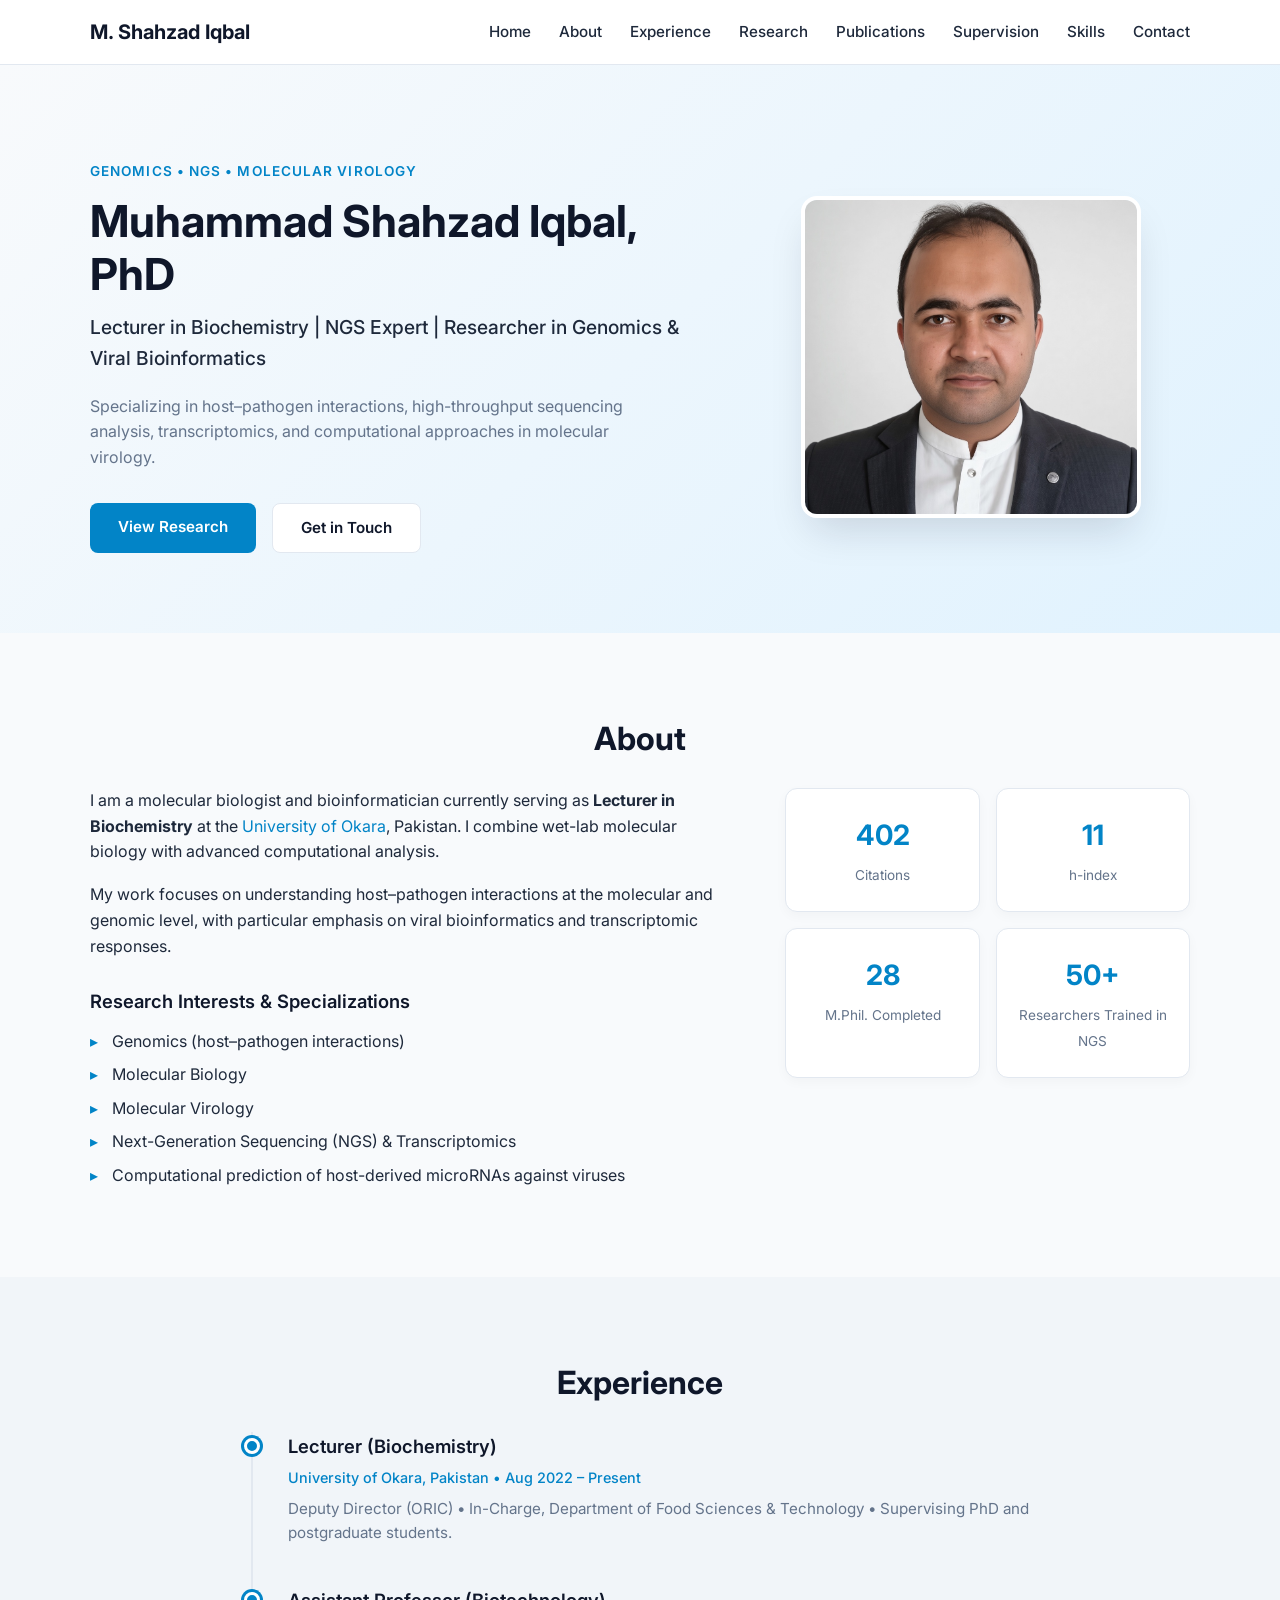
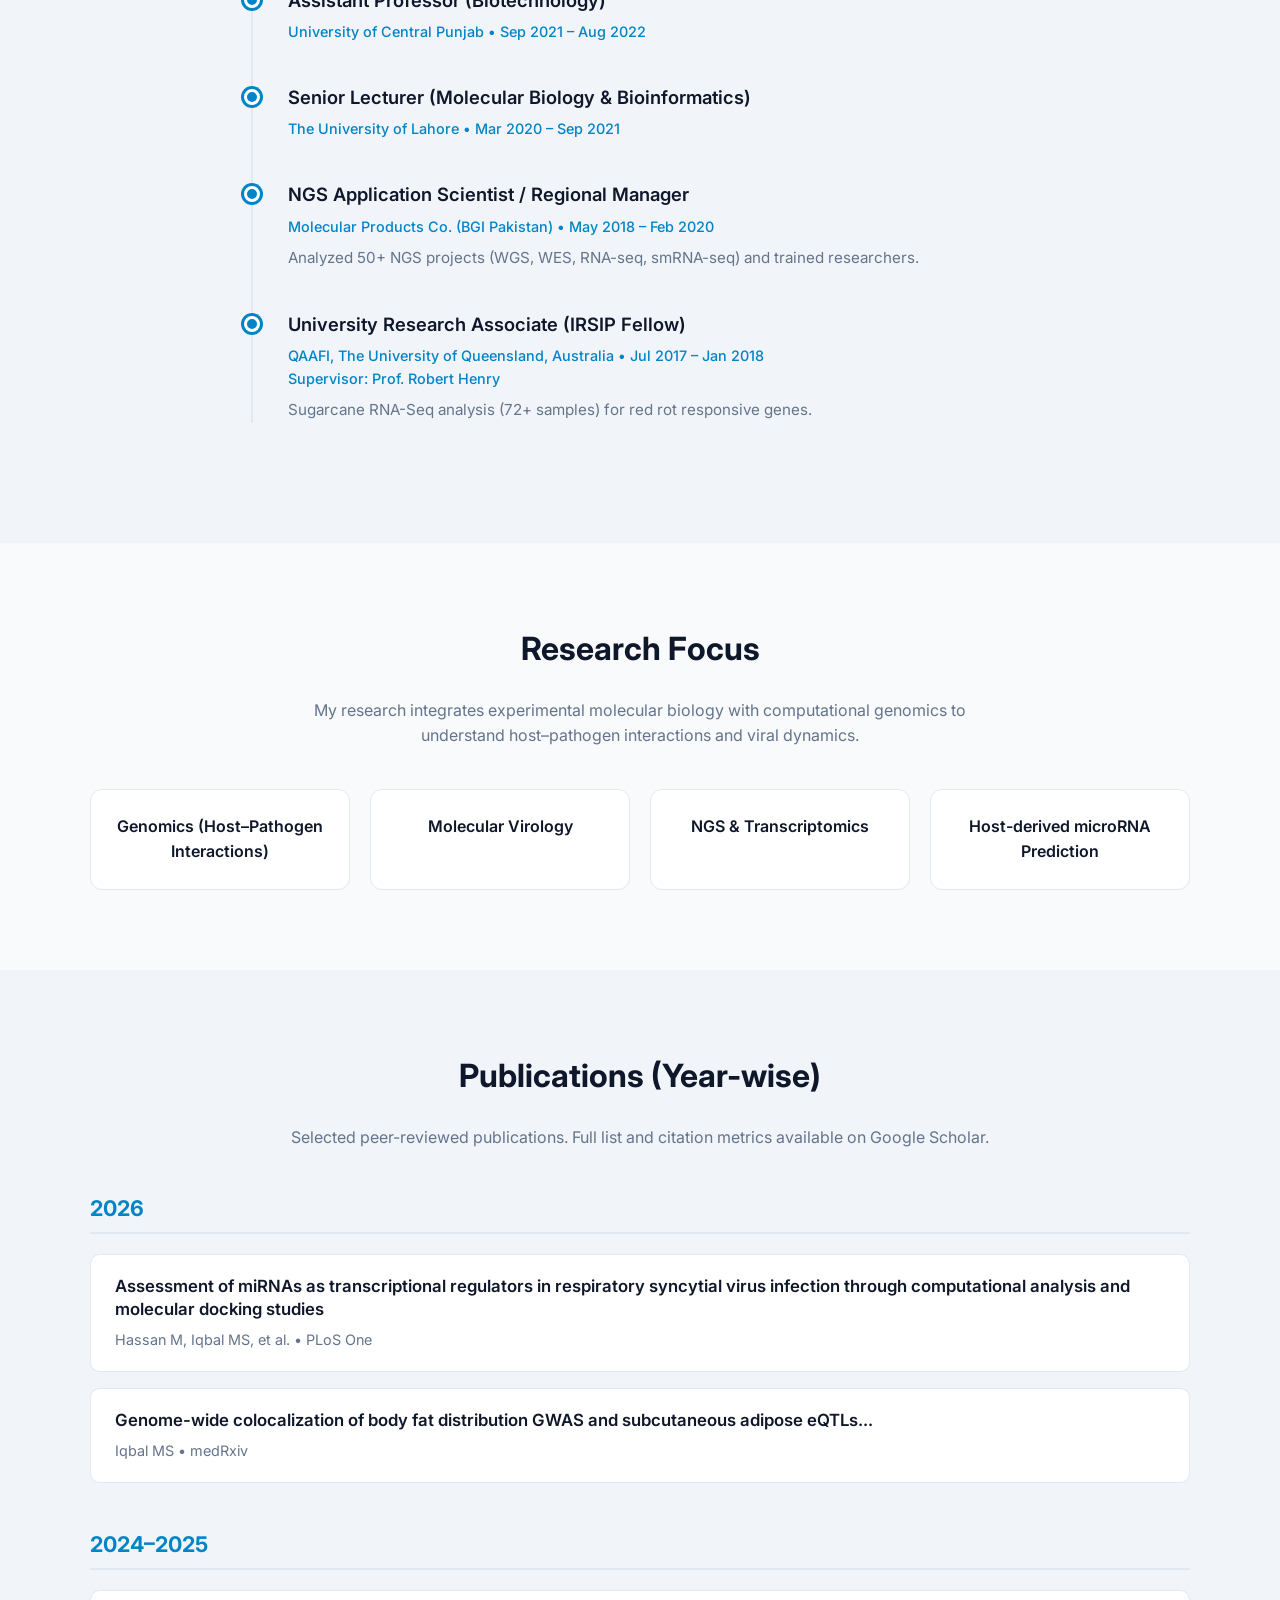
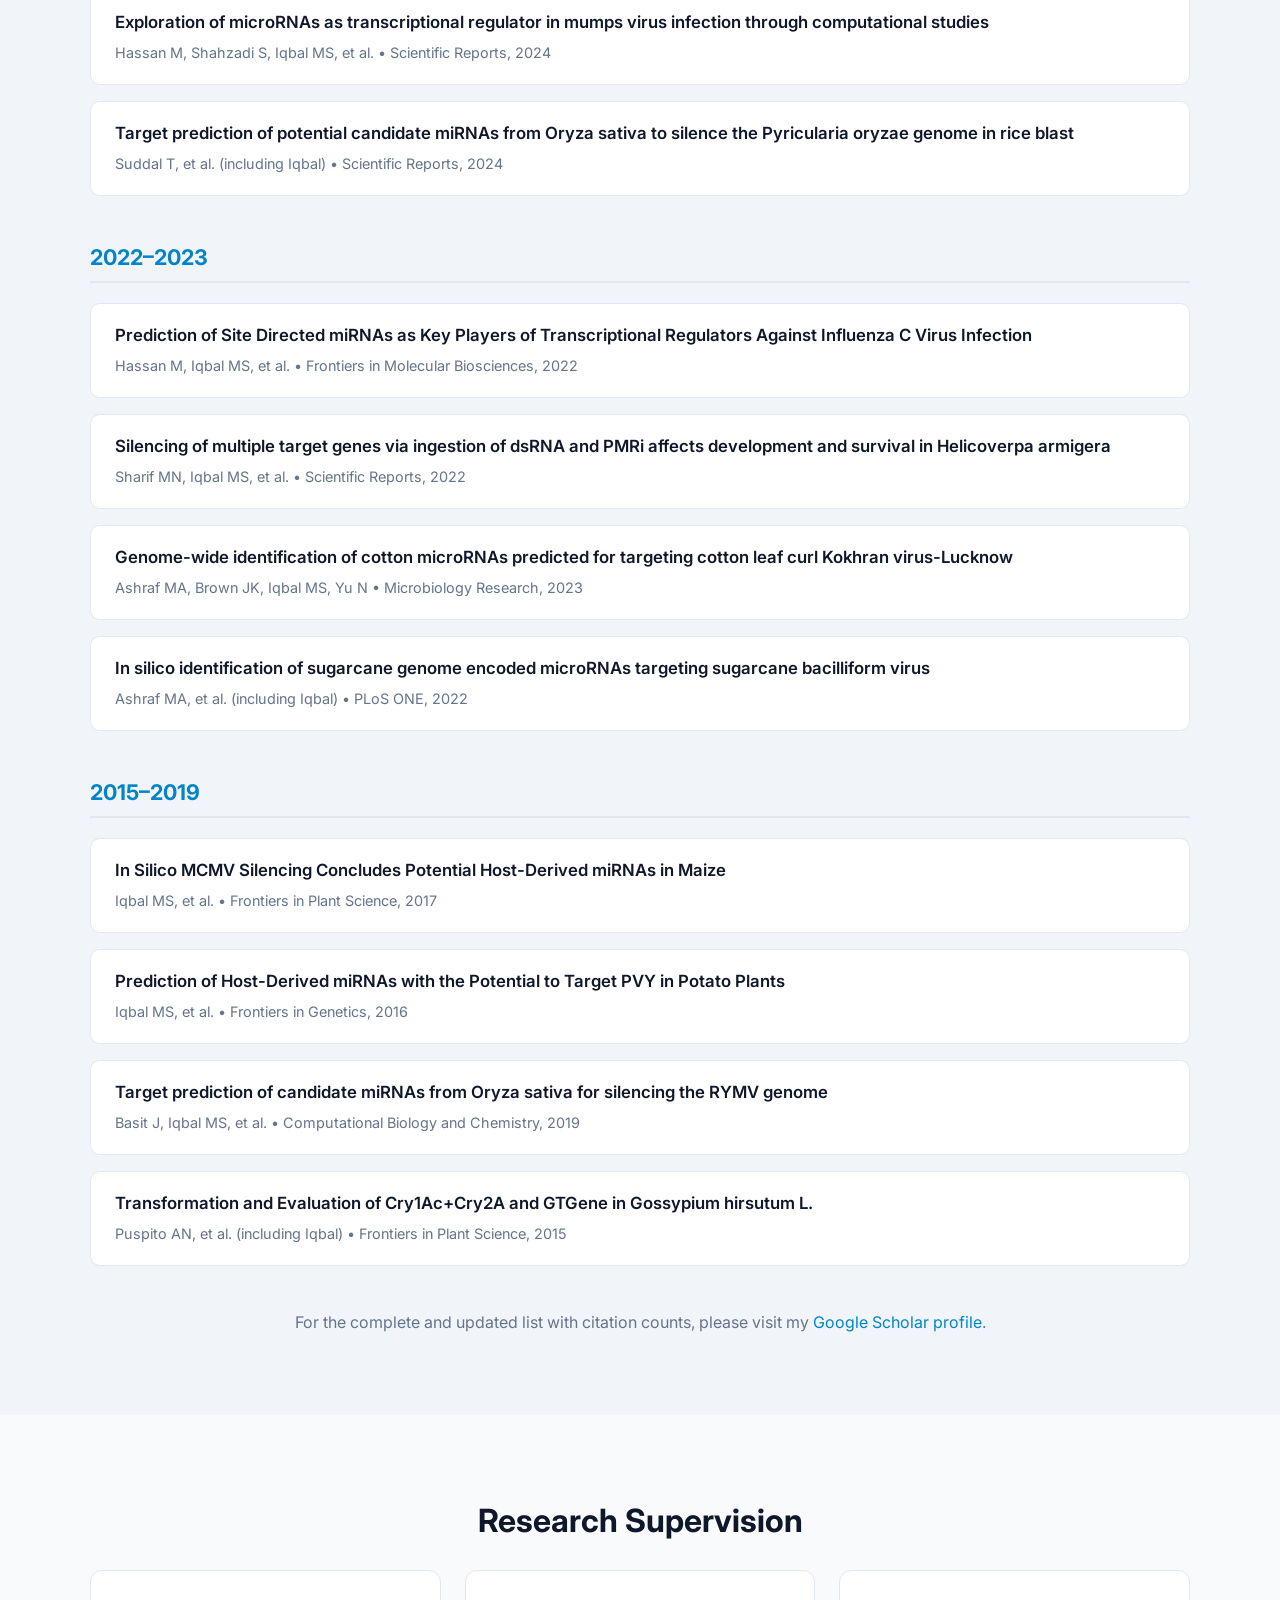
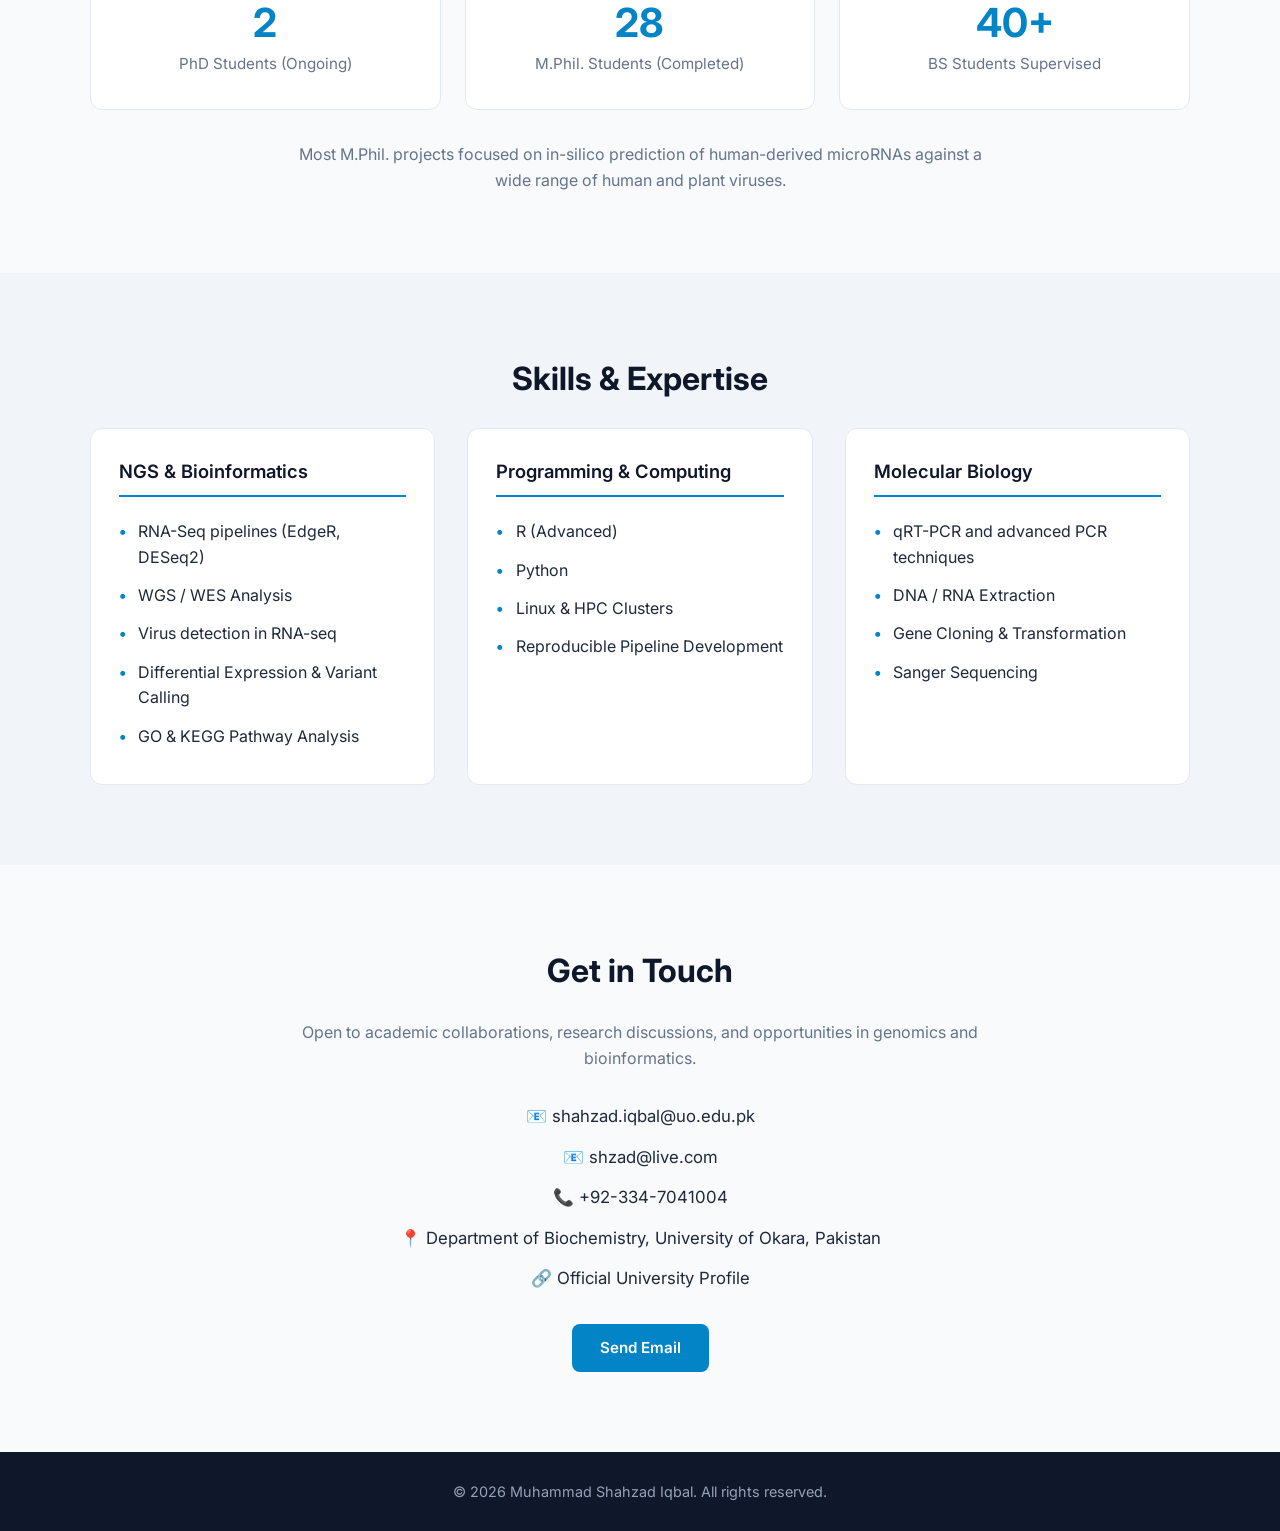
==== index.html @ cc869018 "Add files via upload" ====
<!DOCTYPE html>
<html lang="en">
<head>
    <meta charset="UTF-8">
    <meta name="viewport" content="width=device-width, initial-scale=1.0">
    <title>Muhammad Shahzad Iqbal | Genomics & NGS Expert | Bioinformatics Researcher</title>
    <meta name="description" content="Dr. Muhammad Shahzad Iqbal – Lecturer in Biochemistry at University of Okara. Expert in Genomics, NGS, Transcriptomics, Viral Bioinformatics and Host-Pathogen Interactions.">
    <meta name="keywords" content="Muhammad Shahzad Iqbal, Genomics, NGS Expert, Bioinformatics, Transcriptomics, Molecular Virology, Host-Pathogen Interactions, University of Okara">
    <meta name="author" content="Muhammad Shahzad Iqbal">
    
    <meta property="og:title" content="Muhammad Shahzad Iqbal | Genomics & NGS Expert">
    <meta property="og:description" content="Official portfolio of Dr. Muhammad Shahzad Iqbal – Researcher in Genomics, Molecular Virology and Computational Biology.">
    <meta property="og:type" content="website">
    
    <link rel="stylesheet" href="style.css">
    <link rel="preconnect" href="https://fonts.googleapis.com">
    <link rel="preconnect" href="https://fonts.gstatic.com" crossorigin>
    <link href="https://fonts.googleapis.com/css2?family=Inter:wght@400;500;600;700&display=swap" rel="stylesheet">
</head>
<body>

    <!-- Navigation -->
    <header class="header">
        <div class="container nav-container">
            <a href="#home" class="logo">M. Shahzad Iqbal</a>
            <nav class="nav">
                <a href="#home">Home</a>
                <a href="#about">About</a>
                <a href="#experience">Experience</a>
                <a href="#research">Research</a>
                <a href="#publications">Publications</a>
                <a href="#supervision">Supervision</a>
                <a href="#skills">Skills</a>
                <a href="#contact">Contact</a>
            </nav>
            <button class="menu-toggle" aria-label="Toggle menu">☰</button>
        </div>
    </header>

    <!-- Hero Section -->
    <section id="home" class="hero">
        <div class="container hero-content">
            <div class="hero-text">
                <p class="eyebrow">Genomics • NGS • Molecular Virology</p>
                <h1>Muhammad Shahzad Iqbal, PhD</h1>
                <p class="subtitle">Lecturer in Biochemistry | NGS Expert | Researcher in Genomics & Viral Bioinformatics</p>
                <p class="hero-desc">
                    Specializing in host–pathogen interactions, high-throughput sequencing analysis, transcriptomics, and computational approaches in molecular virology.
                </p>
                <div class="hero-buttons">
                    <a href="#research" class="btn btn-primary">View Research</a>
                    <a href="#contact" class="btn btn-secondary">Get in Touch</a>
                </div>
            </div>
            <div class="hero-image">
                <img src="assets/profile.png" alt="Dr. Muhammad Shahzad Iqbal" class="profile-img">
            </div>
        </div>
    </section>

    <!-- About Section -->
    <section id="about" class="section">
        <div class="container">
            <h2 class="section-title">About</h2>
            <div class="about-grid">
                <div class="about-text">
                    <p>
                        I am a molecular biologist and bioinformatician currently serving as <strong>Lecturer in Biochemistry</strong> at the <a href="https://www.uo.edu.pk/faculty/dr-muhammad-shahzad--iqbal-678417826438dff4d6f32c6f" target="_blank" rel="noopener">University of Okara</a>, Pakistan. I combine wet-lab molecular biology with advanced computational analysis.
                    </p>
                    <p>
                        My work focuses on understanding host–pathogen interactions at the molecular and genomic level, with particular emphasis on viral bioinformatics and transcriptomic responses.
                    </p>

                    <h3 class="subsection-title">Research Interests & Specializations</h3>
                    <ul class="interests-list">
                        <li>Genomics (host–pathogen interactions)</li>
                        <li>Molecular Biology</li>
                        <li>Molecular Virology</li>
                        <li>Next-Generation Sequencing (NGS) & Transcriptomics</li>
                        <li>Computational prediction of host-derived microRNAs against viruses</li>
                    </ul>
                </div>
                <div class="about-highlights">
                    <div class="highlight-card">
                        <span class="number">402</span>
                        <span class="label">Citations</span>
                    </div>
                    <div class="highlight-card">
                        <span class="number">11</span>
                        <span class="label">h-index</span>
                    </div>
                    <div class="highlight-card">
                        <span class="number">28</span>
                        <span class="label">M.Phil. Completed</span>
                    </div>
                    <div class="highlight-card">
                        <span class="number">50+</span>
                        <span class="label">Researchers Trained in NGS</span>
                    </div>
                </div>
            </div>
        </div>
    </section>

    <!-- Experience Section -->
    <section id="experience" class="section section-alt">
        <div class="container">
            <h2 class="section-title">Experience</h2>
            <div class="timeline">
                <div class="timeline-item">
                    <div class="timeline-marker"></div>
                    <div class="timeline-content">
                        <h3>Lecturer (Biochemistry)</h3>
                        <p class="meta">University of Okara, Pakistan • Aug 2022 – Present</p>
                        <p>Deputy Director (ORIC) • In-Charge, Department of Food Sciences & Technology • Supervising PhD and postgraduate students.</p>
                    </div>
                </div>
                <div class="timeline-item">
                    <div class="timeline-marker"></div>
                    <div class="timeline-content">
                        <h3>Assistant Professor (Biotechnology)</h3>
                        <p class="meta">University of Central Punjab • Sep 2021 – Aug 2022</p>
                    </div>
                </div>
                <div class="timeline-item">
                    <div class="timeline-marker"></div>
                    <div class="timeline-content">
                        <h3>Senior Lecturer (Molecular Biology & Bioinformatics)</h3>
                        <p class="meta">The University of Lahore • Mar 2020 – Sep 2021</p>
                    </div>
                </div>
                <div class="timeline-item">
                    <div class="timeline-marker"></div>
                    <div class="timeline-content">
                        <h3>NGS Application Scientist / Regional Manager</h3>
                        <p class="meta">Molecular Products Co. (BGI Pakistan) • May 2018 – Feb 2020</p>
                        <p>Analyzed 50+ NGS projects (WGS, WES, RNA-seq, smRNA-seq) and trained researchers.</p>
                    </div>
                </div>
                <div class="timeline-item">
                    <div class="timeline-marker"></div>
                    <div class="timeline-content">
                        <h3>University Research Associate (IRSIP Fellow)</h3>
                        <p class="meta">
                            QAAFI, The University of Queensland, Australia • Jul 2017 – Jan 2018<br>
                            Supervisor: <a href="https://about.uq.edu.au/experts/1005" target="_blank" rel="noopener">Prof. Robert Henry</a>
                        </p>
                        <p>Sugarcane RNA-Seq analysis (72+ samples) for red rot responsive genes.</p>
                    </div>
                </div>
            </div>
        </div>
    </section>

    <!-- Research Section -->
    <section id="research" class="section">
        <div class="container">
            <h2 class="section-title">Research Focus</h2>
            <p class="section-intro">My research integrates experimental molecular biology with computational genomics to understand host–pathogen interactions and viral dynamics.</p>
            
            <div class="research-areas">
                <div class="area-card">Genomics (Host–Pathogen Interactions)</div>
                <div class="area-card">Molecular Virology</div>
                <div class="area-card">NGS & Transcriptomics</div>
                <div class="area-card">Host-derived microRNA Prediction</div>
            </div>
        </div>
    </section>

    <!-- Publications Section (Year-wise) -->
    <section id="publications" class="section section-alt">
        <div class="container">
            <h2 class="section-title">Publications (Year-wise)</h2>
            <p class="section-intro">Selected peer-reviewed publications. Full list and citation metrics available on Google Scholar.</p>

            <div class="year-group">
                <h3 class="year-title">2026</h3>
                <article class="pub-item">
                    <h4>Assessment of miRNAs as transcriptional regulators in respiratory syncytial virus infection through computational analysis and molecular docking studies</h4>
                    <p class="pub-meta">Hassan M, Iqbal MS, et al. • PLoS One</p>
                </article>
                <article class="pub-item">
                    <h4>Genome-wide colocalization of body fat distribution GWAS and subcutaneous adipose eQTLs...</h4>
                    <p class="pub-meta">Iqbal MS • medRxiv</p>
                </article>
            </div>

            <div class="year-group">
                <h3 class="year-title">2024–2025</h3>
                <article class="pub-item">
                    <h4>Exploration of microRNAs as transcriptional regulator in mumps virus infection through computational studies</h4>
                    <p class="pub-meta">Hassan M, Shahzadi S, Iqbal MS, et al. • Scientific Reports, 2024</p>
                </article>
                <article class="pub-item">
                    <h4>Target prediction of potential candidate miRNAs from Oryza sativa to silence the Pyricularia oryzae genome in rice blast</h4>
                    <p class="pub-meta">Suddal T, et al. (including Iqbal) • Scientific Reports, 2024</p>
                </article>
            </div>

            <div class="year-group">
                <h3 class="year-title">2022–2023</h3>
                <article class="pub-item">
                    <h4>Prediction of Site Directed miRNAs as Key Players of Transcriptional Regulators Against Influenza C Virus Infection</h4>
                    <p class="pub-meta">Hassan M, Iqbal MS, et al. • Frontiers in Molecular Biosciences, 2022</p>
                </article>
                <article class="pub-item">
                    <h4>Silencing of multiple target genes via ingestion of dsRNA and PMRi affects development and survival in Helicoverpa armigera</h4>
                    <p class="pub-meta">Sharif MN, Iqbal MS, et al. • Scientific Reports, 2022</p>
                </article>
                <article class="pub-item">
                    <h4>Genome-wide identification of cotton microRNAs predicted for targeting cotton leaf curl Kokhran virus-Lucknow</h4>
                    <p class="pub-meta">Ashraf MA, Brown JK, Iqbal MS, Yu N • Microbiology Research, 2023</p>
                </article>
                <article class="pub-item">
                    <h4>In silico identification of sugarcane genome encoded microRNAs targeting sugarcane bacilliform virus</h4>
                    <p class="pub-meta">Ashraf MA, et al. (including Iqbal) • PLoS ONE, 2022</p>
                </article>
            </div>

            <div class="year-group">
                <h3 class="year-title">2015–2019</h3>
                <article class="pub-item">
                    <h4>In Silico MCMV Silencing Concludes Potential Host-Derived miRNAs in Maize</h4>
                    <p class="pub-meta">Iqbal MS, et al. • Frontiers in Plant Science, 2017</p>
                </article>
                <article class="pub-item">
                    <h4>Prediction of Host-Derived miRNAs with the Potential to Target PVY in Potato Plants</h4>
                    <p class="pub-meta">Iqbal MS, et al. • Frontiers in Genetics, 2016</p>
                </article>
                <article class="pub-item">
                    <h4>Target prediction of candidate miRNAs from Oryza sativa for silencing the RYMV genome</h4>
                    <p class="pub-meta">Basit J, Iqbal MS, et al. • Computational Biology and Chemistry, 2019</p>
                </article>
                <article class="pub-item">
                    <h4>Transformation and Evaluation of Cry1Ac+Cry2A and GTGene in Gossypium hirsutum L.</h4>
                    <p class="pub-meta">Puspito AN, et al. (including Iqbal) • Frontiers in Plant Science, 2015</p>
                </article>
            </div>

            <p class="more-pubs">
                For the complete and updated list with citation counts, please visit my 
                <a href="https://scholar.google.com/citations?user=YOUR_GOOGLE_SCHOLAR_ID" target="_blank" rel="noopener">Google Scholar profile</a>.
            </p>
        </div>
    </section>

    <!-- Supervision Section -->
    <section id="supervision" class="section">
        <div class="container">
            <h2 class="section-title">Research Supervision</h2>
            <div class="supervision-stats">
                <div class="stat-box">
                    <span class="stat-number">2</span>
                    <span class="stat-label">PhD Students (Ongoing)</span>
                </div>
                <div class="stat-box">
                    <span class="stat-number">28</span>
                    <span class="stat-label">M.Phil. Students (Completed)</span>
                </div>
                <div class="stat-box">
                    <span class="stat-number">40+</span>
                    <span class="stat-label">BS Students Supervised</span>
                </div>
            </div>
            <p class="supervision-note">
                Most M.Phil. projects focused on in-silico prediction of human-derived microRNAs against a wide range of human and plant viruses.
            </p>
        </div>
    </section>

    <!-- Skills Section -->
    <section id="skills" class="section section-alt">
        <div class="container">
            <h2 class="section-title">Skills & Expertise</h2>
            <div class="skills-grid">
                <div class="skill-category">
                    <h3>NGS & Bioinformatics</h3>
                    <ul>
                        <li>RNA-Seq pipelines (EdgeR, DESeq2)</li>
                        <li>WGS / WES Analysis</li>
                        <li>Virus detection in RNA-seq</li>
                        <li>Differential Expression & Variant Calling</li>
                        <li>GO & KEGG Pathway Analysis</li>
                    </ul>
                </div>
                <div class="skill-category">
                    <h3>Programming & Computing</h3>
                    <ul>
                        <li>R (Advanced)</li>
                        <li>Python</li>
                        <li>Linux & HPC Clusters</li>
                        <li>Reproducible Pipeline Development</li>
                    </ul>
                </div>
                <div class="skill-category">
                    <h3>Molecular Biology</h3>
                    <ul>
                        <li>qRT-PCR and advanced PCR techniques</li>
                        <li>DNA / RNA Extraction</li>
                        <li>Gene Cloning & Transformation</li>
                        <li>Sanger Sequencing</li>
                    </ul>
                </div>
            </div>
        </div>
    </section>

    <!-- Contact Section -->
    <section id="contact" class="section">
        <div class="container contact-container">
            <h2 class="section-title">Get in Touch</h2>
            <p class="contact-intro">Open to academic collaborations, research discussions, and opportunities in genomics and bioinformatics.</p>
            
            <div class="contact-details">
                <a href="mailto:shahzad.iqbal@uo.edu.pk" class="contact-item">📧 shahzad.iqbal@uo.edu.pk</a>
                <a href="mailto:shzad@live.com" class="contact-item">📧 shzad@live.com</a>
                <a href="tel:+923347041004" class="contact-item">📞 +92-334-7041004</a>
                <p class="contact-item">📍 Department of Biochemistry, University of Okara, Pakistan</p>
                <a href="https://www.uo.edu.pk/faculty/dr-muhammad-shahzad--iqbal-678417826438dff4d6f32c6f" target="_blank" rel="noopener" class="contact-item">🔗 Official University Profile</a>
            </div>
            
            <a href="mailto:shahzad.iqbal@uo.edu.pk" class="btn btn-primary">Send Email</a>
        </div>
    </section>

    <!-- Footer -->
    <footer class="footer">
        <div class="container">
            <p>© 2026 Muhammad Shahzad Iqbal. All rights reserved.</p>
        </div>
    </footer>

    <script src="script.js"></script>
</body>
</html>
---- style.css ----
/* ========================================
   Modern Academic Portfolio - Style Sheet
   Easy to edit: All colors & spacing use CSS variables
======================================== */

:root {
    /* Color System - Easy to change */
    --primary: #0f172a;
    --accent: #0284c7;
    --accent-hover: #0369a1;
    --background: #f8fafc;
    --surface: #ffffff;
    --text: #1e293b;
    --text-muted: #64748b;
    --border: #e2e8f0;
    --section-alt: #f1f5f9;

    /* Typography */
    --font-main: 'Inter', system-ui, -apple-system, sans-serif;

    /* Spacing */
    --container-width: 1100px;
    --section-padding: 5rem 0;
}

/* Reset & Base */
*, *::before, *::after {
    margin: 0;
    padding: 0;
    box-sizing: border-box;
}

html {
    scroll-behavior: smooth;
}

body {
    font-family: var(--font-main);
    background-color: var(--background);
    color: var(--text);
    line-height: 1.6;
    font-size: 16px;
}

img {
    max-width: 100%;
    display: block;
}

a {
    color: var(--accent);
    text-decoration: none;
    transition: color 0.2s ease;
}

a:hover {
    color: var(--accent-hover);
}

.container {
    width: 90%;
    max-width: var(--container-width);
    margin: 0 auto;
}

/* ========== Header / Navigation ========== */
.header {
    position: sticky;
    top: 0;
    background: rgba(255, 255, 255, 0.95);
    backdrop-filter: blur(10px);
    border-bottom: 1px solid var(--border);
    z-index: 1000;
    padding: 1rem 0;
}

.nav-container {
    display: flex;
    justify-content: space-between;
    align-items: center;
}

.logo {
    font-weight: 700;
    font-size: 1.25rem;
    color: var(--primary);
}

.nav {
    display: flex;
    gap: 1.75rem;
}

.nav a {
    color: var(--text);
    font-weight: 500;
    font-size: 0.95rem;
}

.nav a:hover {
    color: var(--accent);
}

.menu-toggle {
    display: none;
    background: none;
    border: none;
    font-size: 1.5rem;
    cursor: pointer;
    color: var(--primary);
}

/* ========== Hero Section ========== */
.hero {
    padding: 6rem 0 5rem;
    background: linear-gradient(135deg, #f8fafc 0%, #e0f2fe 100%);
}

.hero-content {
    display: grid;
    grid-template-columns: 1.4fr 1fr;
    gap: 3rem;
    align-items: center;
}

.eyebrow {
    text-transform: uppercase;
    letter-spacing: 0.08em;
    font-size: 0.85rem;
    font-weight: 600;
    color: var(--accent);
    margin-bottom: 0.75rem;
}

.hero h1 {
    font-size: 2.75rem;
    font-weight: 700;
    color: var(--primary);
    line-height: 1.2;
    margin-bottom: 0.75rem;
}

.subtitle {
    font-size: 1.2rem;
    font-weight: 500;
    color: var(--text);
    margin-bottom: 1.25rem;
}

.hero-desc {
    color: var(--text-muted);
    margin-bottom: 2rem;
    max-width: 540px;
}

.hero-buttons {
    display: flex;
    gap: 1rem;
    flex-wrap: wrap;
}

.profile-img {
    width: 100%;
    max-width: 340px;
    border-radius: 1rem;
    box-shadow: 0 20px 40px -10px rgba(15, 23, 42, 0.15);
    border: 4px solid white;
    margin: 0 auto;
}

/* ========== Buttons ========== */
.btn {
    display: inline-block;
    padding: 0.75rem 1.75rem;
    border-radius: 0.5rem;
    font-weight: 600;
    font-size: 0.95rem;
    transition: all 0.2s ease;
}

.btn-primary {
    background: var(--accent);
    color: white;
}

.btn-primary:hover {
    background: var(--accent-hover);
    color: white;
    transform: translateY(-1px);
}

.btn-secondary {
    background: white;
    color: var(--primary);
    border: 1px solid var(--border);
}

.btn-secondary:hover {
    border-color: var(--accent);
    color: var(--accent);
}

/* ========== Sections ========== */
.section {
    padding: var(--section-padding);
}

.section-alt {
    background-color: var(--section-alt);
}

.section-title {
    font-size: 2rem;
    font-weight: 700;
    color: var(--primary);
    margin-bottom: 1.5rem;
    text-align: center;
}

.section-intro {
    text-align: center;
    color: var(--text-muted);
    max-width: 700px;
    margin: 0 auto 2.5rem;
}

.subsection-title {
    font-size: 1.15rem;
    font-weight: 600;
    margin: 1.75rem 0 0.75rem;
    color: var(--primary);
}

/* ========== About ========== */
.about-grid {
    display: grid;
    grid-template-columns: 1.6fr 1fr;
    gap: 3rem;
    align-items: start;
}

.about-text p {
    margin-bottom: 1.1rem;
    color: var(--text);
}

.interests-list {
    list-style: none;
    margin-top: 0.5rem;
}

.interests-list li {
    position: relative;
    padding-left: 1.4rem;
    margin-bottom: 0.5rem;
    color: var(--text);
}

.interests-list li::before {
    content: "▸";
    position: absolute;
    left: 0;
    color: var(--accent);
    font-weight: 700;
}

.about-highlights {
    display: grid;
    grid-template-columns: 1fr 1fr;
    gap: 1rem;
}

.highlight-card {
    background: var(--surface);
    border: 1px solid var(--border);
    border-radius: 0.75rem;
    padding: 1.5rem 1rem;
    text-align: center;
    box-shadow: 0 4px 12px rgba(0,0,0,0.03);
}

.highlight-card .number {
    display: block;
    font-size: 1.75rem;
    font-weight: 700;
    color: var(--accent);
    margin-bottom: 0.25rem;
}

.highlight-card .label {
    font-size: 0.85rem;
    color: var(--text-muted);
}

/* ========== Timeline (Experience) ========== */
.timeline {
    position: relative;
    max-width: 800px;
    margin: 0 auto;
}

.timeline::before {
    content: '';
    position: absolute;
    left: 11px;
    top: 0;
    bottom: 0;
    width: 2px;
    background: var(--border);
}

.timeline-item {
    position: relative;
    padding-left: 3rem;
    margin-bottom: 2.5rem;
}

.timeline-marker {
    position: absolute;
    left: 4px;
    top: 6px;
    width: 16px;
    height: 16px;
    background: var(--accent);
    border-radius: 50%;
    border: 3px solid var(--surface);
    box-shadow: 0 0 0 3px var(--accent);
}

.timeline-content h3 {
    font-size: 1.15rem;
    font-weight: 600;
    color: var(--primary);
    margin-bottom: 0.3rem;
}

.timeline-content .meta {
    font-size: 0.9rem;
    color: var(--accent);
    font-weight: 500;
    margin-bottom: 0.5rem;
}

.timeline-content p {
    color: var(--text-muted);
    font-size: 0.95rem;
}

/* ========== Research Areas ========== */
.research-areas {
    display: grid;
    grid-template-columns: repeat(auto-fit, minmax(220px, 1fr));
    gap: 1.25rem;
    margin-top: 1rem;
}

.area-card {
    background: var(--surface);
    border: 1px solid var(--border);
    border-radius: 0.75rem;
    padding: 1.5rem;
    text-align: center;
    font-weight: 600;
    color: var(--primary);
    transition: all 0.2s ease;
}

.area-card:hover {
    border-color: var(--accent);
    transform: translateY(-3px);
    box-shadow: 0 10px 20px rgba(2, 132, 199, 0.08);
}

/* ========== Publications ========== */
.year-group {
    margin-bottom: 2.75rem;
}

.year-title {
    font-size: 1.35rem;
    font-weight: 700;
    color: var(--accent);
    margin-bottom: 1.25rem;
    padding-bottom: 0.4rem;
    border-bottom: 2px solid var(--border);
}

.pub-item {
    background: var(--surface);
    border: 1px solid var(--border);
    border-radius: 0.6rem;
    padding: 1.25rem 1.5rem;
    margin-bottom: 1rem;
}

.pub-item h4 {
    font-size: 1.05rem;
    font-weight: 600;
    color: var(--primary);
    margin-bottom: 0.4rem;
    line-height: 1.4;
}

.pub-meta {
    font-size: 0.9rem;
    color: var(--text-muted);
}

.more-pubs {
    text-align: center;
    margin-top: 2rem;
    color: var(--text-muted);
}

/* ========== Supervision ========== */
.supervision-stats {
    display: grid;
    grid-template-columns: repeat(auto-fit, minmax(180px, 1fr));
    gap: 1.5rem;
    margin-bottom: 2rem;
}

.stat-box {
    background: var(--surface);
    border: 1px solid var(--border);
    border-radius: 0.75rem;
    padding: 2rem 1rem;
    text-align: center;
}

.stat-number {
    display: block;
    font-size: 2.5rem;
    font-weight: 700;
    color: var(--accent);
    line-height: 1;
    margin-bottom: 0.5rem;
}

.stat-label {
    font-size: 0.95rem;
    color: var(--text-muted);
}

.supervision-note {
    text-align: center;
    color: var(--text-muted);
    max-width: 700px;
    margin: 0 auto;
}

/* ========== Skills ========== */
.skills-grid {
    display: grid;
    grid-template-columns: repeat(auto-fit, minmax(260px, 1fr));
    gap: 2rem;
}

.skill-category {
    background: var(--surface);
    border: 1px solid var(--border);
    border-radius: 0.75rem;
    padding: 1.75rem;
}

.skill-category h3 {
    font-size: 1.15rem;
    font-weight: 600;
    color: var(--primary);
    margin-bottom: 1rem;
    padding-bottom: 0.5rem;
    border-bottom: 2px solid var(--accent);
}

.skill-category ul {
    list-style: none;
}

.skill-category li {
    padding: 0.4rem 0;
    color: var(--text);
    position: relative;
    padding-left: 1.2rem;
}

.skill-category li::before {
    content: "•";
    position: absolute;
    left: 0;
    color: var(--accent);
    font-weight: 700;
}

/* ========== Contact ========== */
.contact-container {
    text-align: center;
    max-width: 700px;
}

.contact-intro {
    color: var(--text-muted);
    margin-bottom: 2rem;
}

.contact-details {
    display: flex;
    flex-direction: column;
    gap: 0.85rem;
    margin-bottom: 2rem;
    align-items: center;
}

.contact-item {
    font-size: 1.05rem;
    color: var(--text);
}

/* ========== Footer ========== */
.footer {
    background: var(--primary);
    color: #94a3b8;
    text-align: center;
    padding: 1.75rem 0;
    font-size: 0.9rem;
}

/* ========== Responsive Design ========== */
@media (max-width: 900px) {
    .hero-content {
        grid-template-columns: 1fr;
        text-align: center;
    }

    .hero-text {
        order: 2;
    }

    .hero-image {
        order: 1;
    }

    .hero-desc {
        margin-left: auto;
        margin-right: auto;
    }

    .hero-buttons {
        justify-content: center;
    }

    .about-grid {
        grid-template-columns: 1fr;
    }

    .profile-img {
        max-width: 280px;
    }
}

@media (max-width: 700px) {
    .nav {
        display: none;
    }

    .menu-toggle {
        display: block;
    }

    .hero h1 {
        font-size: 2.1rem;
    }

    .section-title {
        font-size: 1.7rem;
    }

    .about-highlights {
        grid-template-columns: 1fr 1fr;
    }
}

@media (max-width: 480px) {
    .hero {
        padding: 4rem 0 3rem;
    }

    .about-highlights {
        grid-template-columns: 1fr;
    }
}
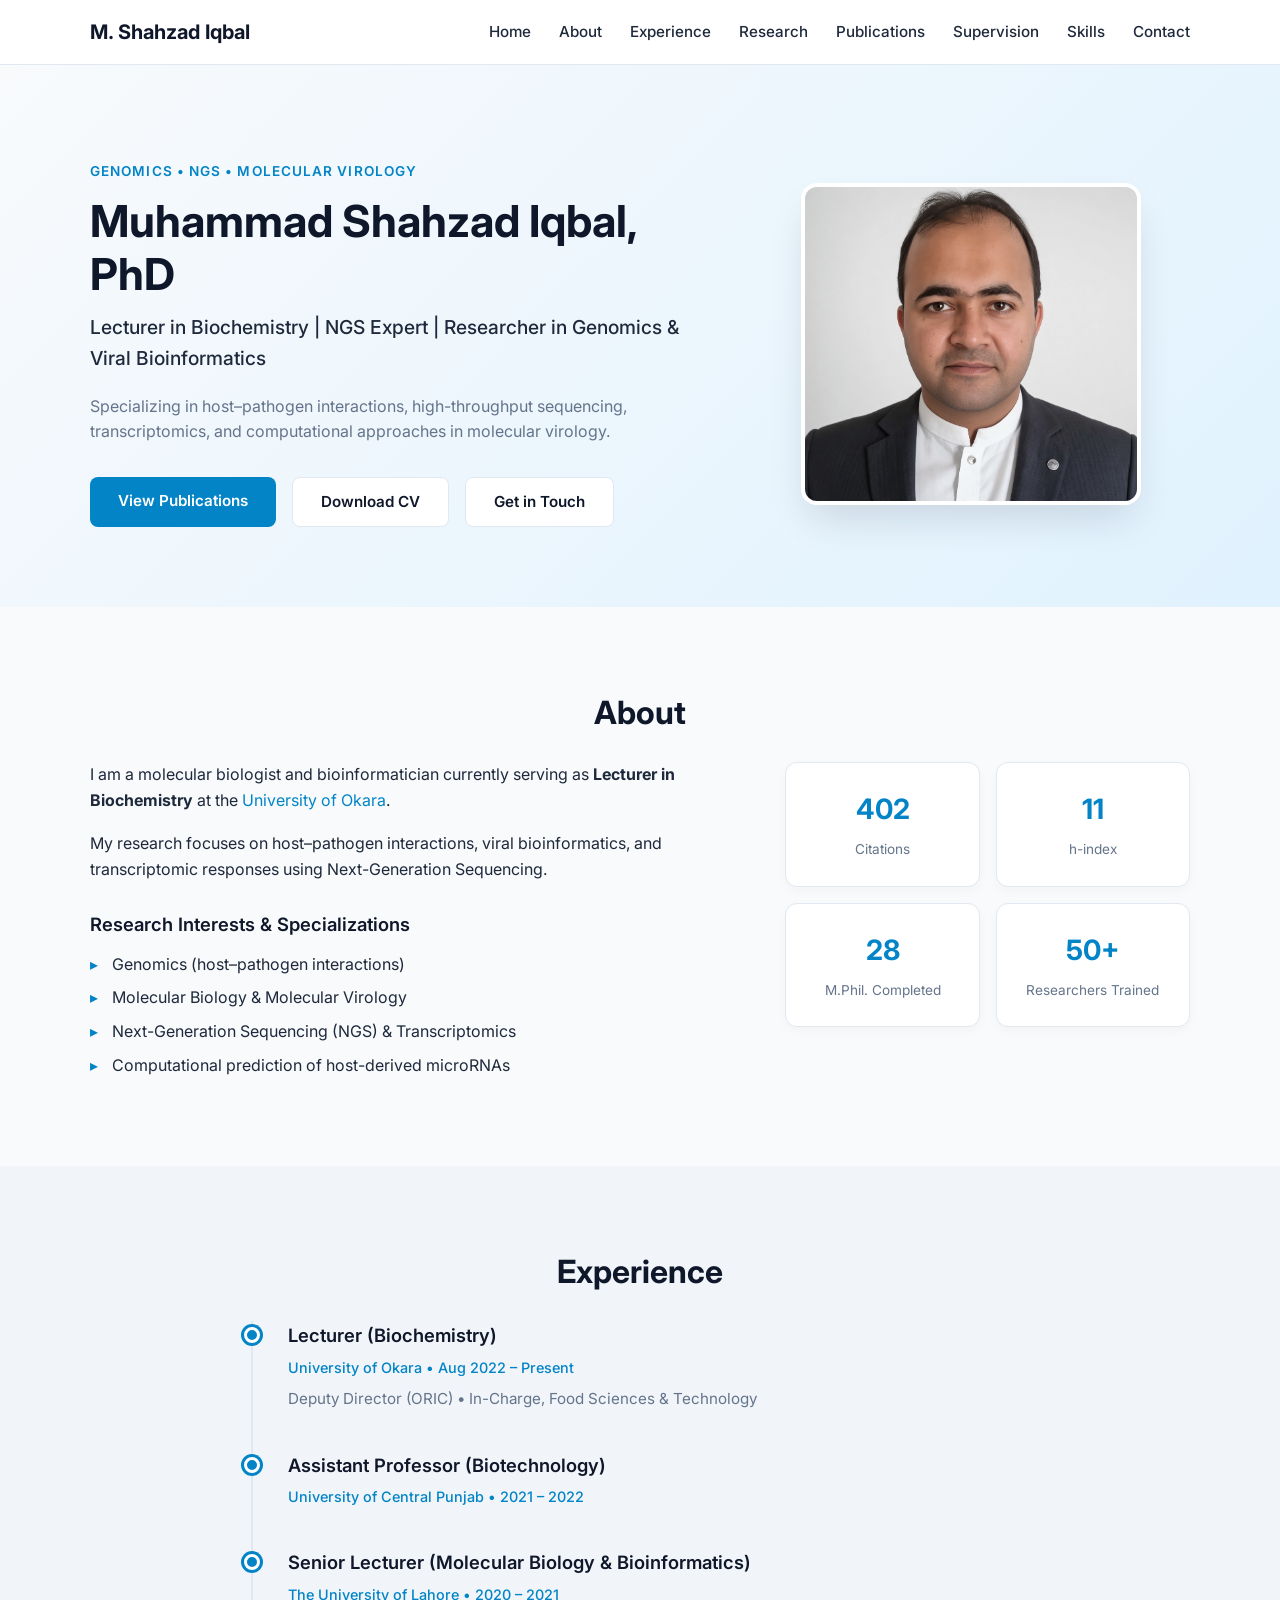
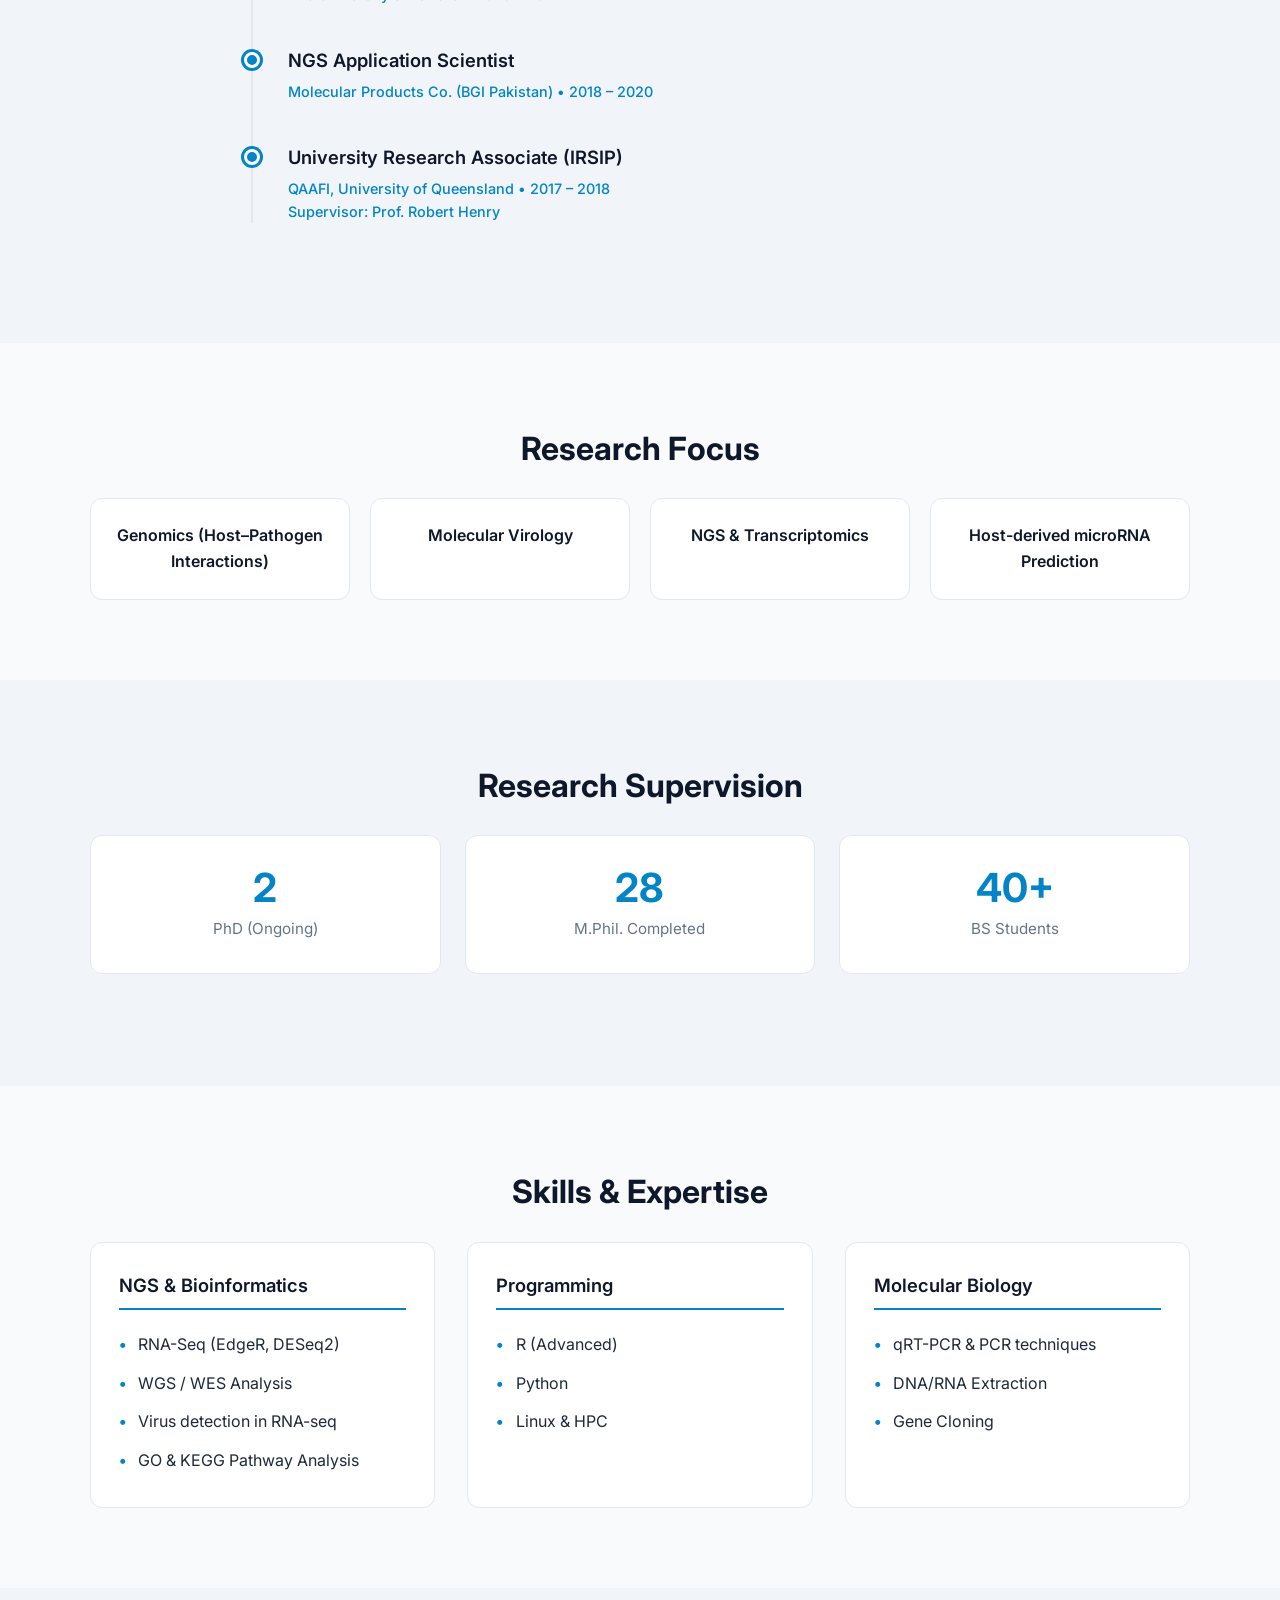
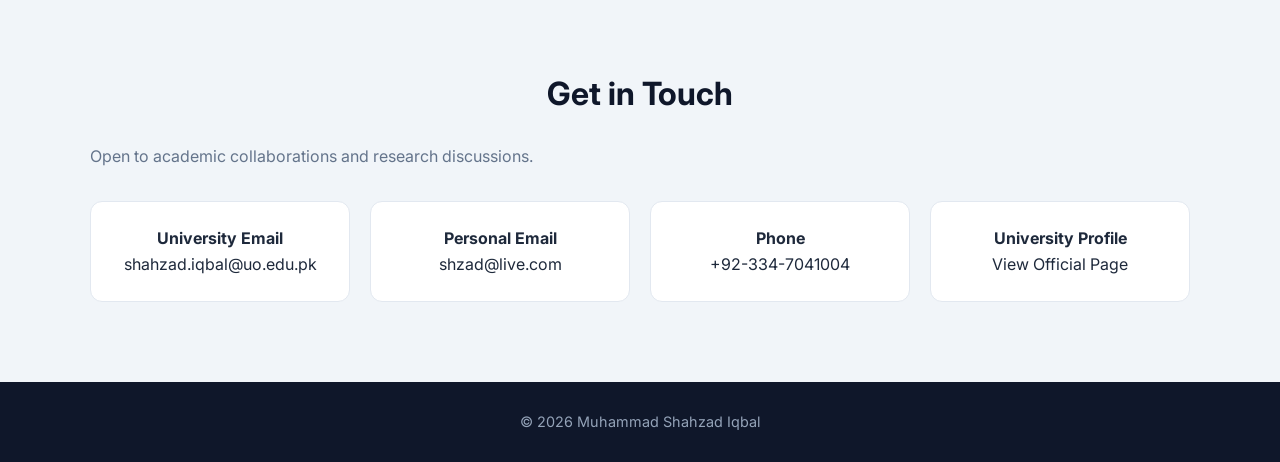
==== commit 8039675a: "Add files via upload" ====
--- a/index.html
+++ b/index.html
@@ -3,333 +3,221 @@
 <head>
     <meta charset="UTF-8">
     <meta name="viewport" content="width=device-width, initial-scale=1.0">
-    <title>Muhammad Shahzad Iqbal | Genomics & NGS Expert | Bioinformatics Researcher</title>
-    <meta name="description" content="Dr. Muhammad Shahzad Iqbal – Lecturer in Biochemistry at University of Okara. Expert in Genomics, NGS, Transcriptomics, Viral Bioinformatics and Host-Pathogen Interactions.">
-    <meta name="keywords" content="Muhammad Shahzad Iqbal, Genomics, NGS Expert, Bioinformatics, Transcriptomics, Molecular Virology, Host-Pathogen Interactions, University of Okara">
-    <meta name="author" content="Muhammad Shahzad Iqbal">
-    
-    <meta property="og:title" content="Muhammad Shahzad Iqbal | Genomics & NGS Expert">
-    <meta property="og:description" content="Official portfolio of Dr. Muhammad Shahzad Iqbal – Researcher in Genomics, Molecular Virology and Computational Biology.">
-    <meta property="og:type" content="website">
-    
+    <title>Muhammad Shahzad Iqbal | Genomics & NGS Expert</title>
+    <meta name="description" content="Dr. Muhammad Shahzad Iqbal – Lecturer in Biochemistry, University of Okara. Expert in Genomics, NGS, Transcriptomics and Molecular Virology.">
     <link rel="stylesheet" href="style.css">
-    <link rel="preconnect" href="https://fonts.googleapis.com">
-    <link rel="preconnect" href="https://fonts.gstatic.com" crossorigin>
     <link href="https://fonts.googleapis.com/css2?family=Inter:wght@400;500;600;700&display=swap" rel="stylesheet">
 </head>
 <body>
 
-    <!-- Navigation -->
-    <header class="header">
-        <div class="container nav-container">
-            <a href="#home" class="logo">M. Shahzad Iqbal</a>
-            <nav class="nav">
-                <a href="#home">Home</a>
-                <a href="#about">About</a>
-                <a href="#experience">Experience</a>
-                <a href="#research">Research</a>
-                <a href="#publications">Publications</a>
-                <a href="#supervision">Supervision</a>
-                <a href="#skills">Skills</a>
-                <a href="#contact">Contact</a>
-            </nav>
-            <button class="menu-toggle" aria-label="Toggle menu">☰</button>
-        </div>
-    </header>
-
-    <!-- Hero Section -->
-    <section id="home" class="hero">
-        <div class="container hero-content">
-            <div class="hero-text">
-                <p class="eyebrow">Genomics • NGS • Molecular Virology</p>
-                <h1>Muhammad Shahzad Iqbal, PhD</h1>
-                <p class="subtitle">Lecturer in Biochemistry | NGS Expert | Researcher in Genomics & Viral Bioinformatics</p>
-                <p class="hero-desc">
-                    Specializing in host–pathogen interactions, high-throughput sequencing analysis, transcriptomics, and computational approaches in molecular virology.
+<header class="header">
+    <div class="container nav-container">
+        <a href="index.html" class="logo">M. Shahzad Iqbal</a>
+        <nav class="nav">
+            <a href="index.html">Home</a>
+            <a href="index.html#about">About</a>
+            <a href="index.html#experience">Experience</a>
+            <a href="index.html#research">Research</a>
+            <a href="publications.html">Publications</a>
+            <a href="index.html#supervision">Supervision</a>
+            <a href="index.html#skills">Skills</a>
+            <a href="index.html#contact">Contact</a>
+        </nav>
+        <button class="menu-toggle">☰</button>
+    </div>
+</header>
+
+<!-- Hero -->
+<section id="home" class="hero">
+    <div class="container hero-content">
+        <div class="hero-text">
+            <p class="eyebrow">Genomics • NGS • Molecular Virology</p>
+            <h1>Muhammad Shahzad Iqbal, PhD</h1>
+            <p class="subtitle">Lecturer in Biochemistry | NGS Expert | Researcher in Genomics & Viral Bioinformatics</p>
+            <p class="hero-desc">
+                Specializing in host–pathogen interactions, high-throughput sequencing, transcriptomics, and computational approaches in molecular virology.
+            </p>
+            <div class="hero-buttons">
+                <a href="publications.html" class="btn btn-primary">View Publications</a>
+                <a href="assets/CV_Muhammad_Shahzad_Iqbal.pdf" class="btn btn-secondary" download>Download CV</a>
+                <a href="#contact" class="btn btn-secondary">Get in Touch</a>
+            </div>
+        </div>
+        <div class="hero-image">
+            <img src="assets/profile.png" alt="Dr. Muhammad Shahzad Iqbal" class="profile-img">
+        </div>
+    </div>
+</section>
+
+<!-- About -->
+<section id="about" class="section">
+    <div class="container">
+        <h2 class="section-title">About</h2>
+        <div class="about-grid">
+            <div class="about-text">
+                <p>
+                    I am a molecular biologist and bioinformatician currently serving as <strong>Lecturer in Biochemistry</strong> at the 
+                    <a href="https://www.uo.edu.pk/faculty/dr-muhammad-shahzad--iqbal-678417826438dff4d6f32c6f" target="_blank">University of Okara</a>.
                 </p>
-                <div class="hero-buttons">
-                    <a href="#research" class="btn btn-primary">View Research</a>
-                    <a href="#contact" class="btn btn-secondary">Get in Touch</a>
-                </div>
-            </div>
-            <div class="hero-image">
-                <img src="assets/profile.png" alt="Dr. Muhammad Shahzad Iqbal" class="profile-img">
-            </div>
-        </div>
-    </section>
-
-    <!-- About Section -->
-    <section id="about" class="section">
-        <div class="container">
-            <h2 class="section-title">About</h2>
-            <div class="about-grid">
-                <div class="about-text">
-                    <p>
-                        I am a molecular biologist and bioinformatician currently serving as <strong>Lecturer in Biochemistry</strong> at the <a href="https://www.uo.edu.pk/faculty/dr-muhammad-shahzad--iqbal-678417826438dff4d6f32c6f" target="_blank" rel="noopener">University of Okara</a>, Pakistan. I combine wet-lab molecular biology with advanced computational analysis.
-                    </p>
-                    <p>
-                        My work focuses on understanding host–pathogen interactions at the molecular and genomic level, with particular emphasis on viral bioinformatics and transcriptomic responses.
-                    </p>
-
-                    <h3 class="subsection-title">Research Interests & Specializations</h3>
-                    <ul class="interests-list">
-                        <li>Genomics (host–pathogen interactions)</li>
-                        <li>Molecular Biology</li>
-                        <li>Molecular Virology</li>
-                        <li>Next-Generation Sequencing (NGS) & Transcriptomics</li>
-                        <li>Computational prediction of host-derived microRNAs against viruses</li>
-                    </ul>
-                </div>
-                <div class="about-highlights">
-                    <div class="highlight-card">
-                        <span class="number">402</span>
-                        <span class="label">Citations</span>
-                    </div>
-                    <div class="highlight-card">
-                        <span class="number">11</span>
-                        <span class="label">h-index</span>
-                    </div>
-                    <div class="highlight-card">
-                        <span class="number">28</span>
-                        <span class="label">M.Phil. Completed</span>
-                    </div>
-                    <div class="highlight-card">
-                        <span class="number">50+</span>
-                        <span class="label">Researchers Trained in NGS</span>
-                    </div>
-                </div>
-            </div>
-        </div>
-    </section>
-
-    <!-- Experience Section -->
-    <section id="experience" class="section section-alt">
-        <div class="container">
-            <h2 class="section-title">Experience</h2>
-            <div class="timeline">
-                <div class="timeline-item">
-                    <div class="timeline-marker"></div>
-                    <div class="timeline-content">
-                        <h3>Lecturer (Biochemistry)</h3>
-                        <p class="meta">University of Okara, Pakistan • Aug 2022 – Present</p>
-                        <p>Deputy Director (ORIC) • In-Charge, Department of Food Sciences & Technology • Supervising PhD and postgraduate students.</p>
-                    </div>
-                </div>
-                <div class="timeline-item">
-                    <div class="timeline-marker"></div>
-                    <div class="timeline-content">
-                        <h3>Assistant Professor (Biotechnology)</h3>
-                        <p class="meta">University of Central Punjab • Sep 2021 – Aug 2022</p>
-                    </div>
-                </div>
-                <div class="timeline-item">
-                    <div class="timeline-marker"></div>
-                    <div class="timeline-content">
-                        <h3>Senior Lecturer (Molecular Biology & Bioinformatics)</h3>
-                        <p class="meta">The University of Lahore • Mar 2020 – Sep 2021</p>
-                    </div>
-                </div>
-                <div class="timeline-item">
-                    <div class="timeline-marker"></div>
-                    <div class="timeline-content">
-                        <h3>NGS Application Scientist / Regional Manager</h3>
-                        <p class="meta">Molecular Products Co. (BGI Pakistan) • May 2018 – Feb 2020</p>
-                        <p>Analyzed 50+ NGS projects (WGS, WES, RNA-seq, smRNA-seq) and trained researchers.</p>
-                    </div>
-                </div>
-                <div class="timeline-item">
-                    <div class="timeline-marker"></div>
-                    <div class="timeline-content">
-                        <h3>University Research Associate (IRSIP Fellow)</h3>
-                        <p class="meta">
-                            QAAFI, The University of Queensland, Australia • Jul 2017 – Jan 2018<br>
-                            Supervisor: <a href="https://about.uq.edu.au/experts/1005" target="_blank" rel="noopener">Prof. Robert Henry</a>
-                        </p>
-                        <p>Sugarcane RNA-Seq analysis (72+ samples) for red rot responsive genes.</p>
-                    </div>
-                </div>
-            </div>
-        </div>
-    </section>
-
-    <!-- Research Section -->
-    <section id="research" class="section">
-        <div class="container">
-            <h2 class="section-title">Research Focus</h2>
-            <p class="section-intro">My research integrates experimental molecular biology with computational genomics to understand host–pathogen interactions and viral dynamics.</p>
-            
-            <div class="research-areas">
-                <div class="area-card">Genomics (Host–Pathogen Interactions)</div>
-                <div class="area-card">Molecular Virology</div>
-                <div class="area-card">NGS & Transcriptomics</div>
-                <div class="area-card">Host-derived microRNA Prediction</div>
-            </div>
-        </div>
-    </section>
-
-    <!-- Publications Section (Year-wise) -->
-    <section id="publications" class="section section-alt">
-        <div class="container">
-            <h2 class="section-title">Publications (Year-wise)</h2>
-            <p class="section-intro">Selected peer-reviewed publications. Full list and citation metrics available on Google Scholar.</p>
-
-            <div class="year-group">
-                <h3 class="year-title">2026</h3>
-                <article class="pub-item">
-                    <h4>Assessment of miRNAs as transcriptional regulators in respiratory syncytial virus infection through computational analysis and molecular docking studies</h4>
-                    <p class="pub-meta">Hassan M, Iqbal MS, et al. • PLoS One</p>
-                </article>
-                <article class="pub-item">
-                    <h4>Genome-wide colocalization of body fat distribution GWAS and subcutaneous adipose eQTLs...</h4>
-                    <p class="pub-meta">Iqbal MS • medRxiv</p>
-                </article>
-            </div>
-
-            <div class="year-group">
-                <h3 class="year-title">2024–2025</h3>
-                <article class="pub-item">
-                    <h4>Exploration of microRNAs as transcriptional regulator in mumps virus infection through computational studies</h4>
-                    <p class="pub-meta">Hassan M, Shahzadi S, Iqbal MS, et al. • Scientific Reports, 2024</p>
-                </article>
-                <article class="pub-item">
-                    <h4>Target prediction of potential candidate miRNAs from Oryza sativa to silence the Pyricularia oryzae genome in rice blast</h4>
-                    <p class="pub-meta">Suddal T, et al. (including Iqbal) • Scientific Reports, 2024</p>
-                </article>
-            </div>
-
-            <div class="year-group">
-                <h3 class="year-title">2022–2023</h3>
-                <article class="pub-item">
-                    <h4>Prediction of Site Directed miRNAs as Key Players of Transcriptional Regulators Against Influenza C Virus Infection</h4>
-                    <p class="pub-meta">Hassan M, Iqbal MS, et al. • Frontiers in Molecular Biosciences, 2022</p>
-                </article>
-                <article class="pub-item">
-                    <h4>Silencing of multiple target genes via ingestion of dsRNA and PMRi affects development and survival in Helicoverpa armigera</h4>
-                    <p class="pub-meta">Sharif MN, Iqbal MS, et al. • Scientific Reports, 2022</p>
-                </article>
-                <article class="pub-item">
-                    <h4>Genome-wide identification of cotton microRNAs predicted for targeting cotton leaf curl Kokhran virus-Lucknow</h4>
-                    <p class="pub-meta">Ashraf MA, Brown JK, Iqbal MS, Yu N • Microbiology Research, 2023</p>
-                </article>
-                <article class="pub-item">
-                    <h4>In silico identification of sugarcane genome encoded microRNAs targeting sugarcane bacilliform virus</h4>
-                    <p class="pub-meta">Ashraf MA, et al. (including Iqbal) • PLoS ONE, 2022</p>
-                </article>
-            </div>
-
-            <div class="year-group">
-                <h3 class="year-title">2015–2019</h3>
-                <article class="pub-item">
-                    <h4>In Silico MCMV Silencing Concludes Potential Host-Derived miRNAs in Maize</h4>
-                    <p class="pub-meta">Iqbal MS, et al. • Frontiers in Plant Science, 2017</p>
-                </article>
-                <article class="pub-item">
-                    <h4>Prediction of Host-Derived miRNAs with the Potential to Target PVY in Potato Plants</h4>
-                    <p class="pub-meta">Iqbal MS, et al. • Frontiers in Genetics, 2016</p>
-                </article>
-                <article class="pub-item">
-                    <h4>Target prediction of candidate miRNAs from Oryza sativa for silencing the RYMV genome</h4>
-                    <p class="pub-meta">Basit J, Iqbal MS, et al. • Computational Biology and Chemistry, 2019</p>
-                </article>
-                <article class="pub-item">
-                    <h4>Transformation and Evaluation of Cry1Ac+Cry2A and GTGene in Gossypium hirsutum L.</h4>
-                    <p class="pub-meta">Puspito AN, et al. (including Iqbal) • Frontiers in Plant Science, 2015</p>
-                </article>
-            </div>
-
-            <p class="more-pubs">
-                For the complete and updated list with citation counts, please visit my 
-                <a href="https://scholar.google.com/citations?user=YOUR_GOOGLE_SCHOLAR_ID" target="_blank" rel="noopener">Google Scholar profile</a>.
-            </p>
-        </div>
-    </section>
-
-    <!-- Supervision Section -->
-    <section id="supervision" class="section">
-        <div class="container">
-            <h2 class="section-title">Research Supervision</h2>
-            <div class="supervision-stats">
-                <div class="stat-box">
-                    <span class="stat-number">2</span>
-                    <span class="stat-label">PhD Students (Ongoing)</span>
-                </div>
-                <div class="stat-box">
-                    <span class="stat-number">28</span>
-                    <span class="stat-label">M.Phil. Students (Completed)</span>
-                </div>
-                <div class="stat-box">
-                    <span class="stat-number">40+</span>
-                    <span class="stat-label">BS Students Supervised</span>
-                </div>
-            </div>
-            <p class="supervision-note">
-                Most M.Phil. projects focused on in-silico prediction of human-derived microRNAs against a wide range of human and plant viruses.
-            </p>
-        </div>
-    </section>
-
-    <!-- Skills Section -->
-    <section id="skills" class="section section-alt">
-        <div class="container">
-            <h2 class="section-title">Skills & Expertise</h2>
-            <div class="skills-grid">
-                <div class="skill-category">
-                    <h3>NGS & Bioinformatics</h3>
-                    <ul>
-                        <li>RNA-Seq pipelines (EdgeR, DESeq2)</li>
-                        <li>WGS / WES Analysis</li>
-                        <li>Virus detection in RNA-seq</li>
-                        <li>Differential Expression & Variant Calling</li>
-                        <li>GO & KEGG Pathway Analysis</li>
-                    </ul>
-                </div>
-                <div class="skill-category">
-                    <h3>Programming & Computing</h3>
-                    <ul>
-                        <li>R (Advanced)</li>
-                        <li>Python</li>
-                        <li>Linux & HPC Clusters</li>
-                        <li>Reproducible Pipeline Development</li>
-                    </ul>
-                </div>
-                <div class="skill-category">
-                    <h3>Molecular Biology</h3>
-                    <ul>
-                        <li>qRT-PCR and advanced PCR techniques</li>
-                        <li>DNA / RNA Extraction</li>
-                        <li>Gene Cloning & Transformation</li>
-                        <li>Sanger Sequencing</li>
-                    </ul>
-                </div>
-            </div>
-        </div>
-    </section>
-
-    <!-- Contact Section -->
-    <section id="contact" class="section">
-        <div class="container contact-container">
-            <h2 class="section-title">Get in Touch</h2>
-            <p class="contact-intro">Open to academic collaborations, research discussions, and opportunities in genomics and bioinformatics.</p>
-            
-            <div class="contact-details">
-                <a href="mailto:shahzad.iqbal@uo.edu.pk" class="contact-item">📧 shahzad.iqbal@uo.edu.pk</a>
-                <a href="mailto:shzad@live.com" class="contact-item">📧 shzad@live.com</a>
-                <a href="tel:+923347041004" class="contact-item">📞 +92-334-7041004</a>
-                <p class="contact-item">📍 Department of Biochemistry, University of Okara, Pakistan</p>
-                <a href="https://www.uo.edu.pk/faculty/dr-muhammad-shahzad--iqbal-678417826438dff4d6f32c6f" target="_blank" rel="noopener" class="contact-item">🔗 Official University Profile</a>
-            </div>
-            
-            <a href="mailto:shahzad.iqbal@uo.edu.pk" class="btn btn-primary">Send Email</a>
-        </div>
-    </section>
-
-    <!-- Footer -->
-    <footer class="footer">
-        <div class="container">
-            <p>© 2026 Muhammad Shahzad Iqbal. All rights reserved.</p>
-        </div>
-    </footer>
-
-    <script src="script.js"></script>
+                <p>
+                    My research focuses on host–pathogen interactions, viral bioinformatics, and transcriptomic responses using Next-Generation Sequencing.
+                </p>
+                <h3 class="subsection-title">Research Interests & Specializations</h3>
+                <ul class="interests-list">
+                    <li>Genomics (host–pathogen interactions)</li>
+                    <li>Molecular Biology & Molecular Virology</li>
+                    <li>Next-Generation Sequencing (NGS) & Transcriptomics</li>
+                    <li>Computational prediction of host-derived microRNAs</li>
+                </ul>
+            </div>
+            <div class="about-highlights">
+                <div class="highlight-card"><span class="number">402</span><span class="label">Citations</span></div>
+                <div class="highlight-card"><span class="number">11</span><span class="label">h-index</span></div>
+                <div class="highlight-card"><span class="number">28</span><span class="label">M.Phil. Completed</span></div>
+                <div class="highlight-card"><span class="number">50+</span><span class="label">Researchers Trained</span></div>
+            </div>
+        </div>
+    </div>
+</section>
+
+<!-- Experience (same as before) -->
+<section id="experience" class="section section-alt">
+    <div class="container">
+        <h2 class="section-title">Experience</h2>
+        <div class="timeline">
+            <div class="timeline-item">
+                <div class="timeline-marker"></div>
+                <div class="timeline-content">
+                    <h3>Lecturer (Biochemistry)</h3>
+                    <p class="meta">University of Okara • Aug 2022 – Present</p>
+                    <p>Deputy Director (ORIC) • In-Charge, Food Sciences & Technology</p>
+                </div>
+            </div>
+            <div class="timeline-item">
+                <div class="timeline-marker"></div>
+                <div class="timeline-content">
+                    <h3>Assistant Professor (Biotechnology)</h3>
+                    <p class="meta">University of Central Punjab • 2021 – 2022</p>
+                </div>
+            </div>
+            <div class="timeline-item">
+                <div class="timeline-marker"></div>
+                <div class="timeline-content">
+                    <h3>Senior Lecturer (Molecular Biology & Bioinformatics)</h3>
+                    <p class="meta">The University of Lahore • 2020 – 2021</p>
+                </div>
+            </div>
+            <div class="timeline-item">
+                <div class="timeline-marker"></div>
+                <div class="timeline-content">
+                    <h3>NGS Application Scientist</h3>
+                    <p class="meta">Molecular Products Co. (BGI Pakistan) • 2018 – 2020</p>
+                </div>
+            </div>
+            <div class="timeline-item">
+                <div class="timeline-marker"></div>
+                <div class="timeline-content">
+                    <h3>University Research Associate (IRSIP)</h3>
+                    <p class="meta">QAAFI, University of Queensland • 2017 – 2018<br>
+                    Supervisor: <a href="https://about.uq.edu.au/experts/1005" target="_blank">Prof. Robert Henry</a></p>
+                </div>
+            </div>
+        </div>
+    </div>
+</section>
+
+<!-- Research -->
+<section id="research" class="section">
+    <div class="container">
+        <h2 class="section-title">Research Focus</h2>
+        <div class="research-areas">
+            <div class="area-card">Genomics (Host–Pathogen Interactions)</div>
+            <div class="area-card">Molecular Virology</div>
+            <div class="area-card">NGS & Transcriptomics</div>
+            <div class="area-card">Host-derived microRNA Prediction</div>
+        </div>
+    </div>
+</section>
+
+<!-- Supervision -->
+<section id="supervision" class="section section-alt">
+    <div class="container">
+        <h2 class="section-title">Research Supervision</h2>
+        <div class="supervision-stats">
+            <div class="stat-box"><span class="stat-number">2</span><span class="stat-label">PhD (Ongoing)</span></div>
+            <div class="stat-box"><span class="stat-number">28</span><span class="stat-label">M.Phil. Completed</span></div>
+            <div class="stat-box"><span class="stat-number">40+</span><span class="stat-label">BS Students</span></div>
+        </div>
+    </div>
+</section>
+
+<!-- Skills -->
+<section id="skills" class="section">
+    <div class="container">
+        <h2 class="section-title">Skills & Expertise</h2>
+        <div class="skills-grid">
+            <div class="skill-category">
+                <h3>NGS & Bioinformatics</h3>
+                <ul>
+                    <li>RNA-Seq (EdgeR, DESeq2)</li>
+                    <li>WGS / WES Analysis</li>
+                    <li>Virus detection in RNA-seq</li>
+                    <li>GO & KEGG Pathway Analysis</li>
+                </ul>
+            </div>
+            <div class="skill-category">
+                <h3>Programming</h3>
+                <ul>
+                    <li>R (Advanced)</li>
+                    <li>Python</li>
+                    <li>Linux & HPC</li>
+                </ul>
+            </div>
+            <div class="skill-category">
+                <h3>Molecular Biology</h3>
+                <ul>
+                    <li>qRT-PCR & PCR techniques</li>
+                    <li>DNA/RNA Extraction</li>
+                    <li>Gene Cloning</li>
+                </ul>
+            </div>
+        </div>
+    </div>
+</section>
+
+<!-- Contact - Multi column -->
+<section id="contact" class="section section-alt">
+    <div class="container">
+        <h2 class="section-title">Get in Touch</h2>
+        <p class="contact-intro">Open to academic collaborations and research discussions.</p>
+        
+        <div class="contact-grid">
+            <a href="mailto:shahzad.iqbal@uo.edu.pk" class="contact-card">
+                <strong>University Email</strong><br>
+                shahzad.iqbal@uo.edu.pk
+            </a>
+            <a href="mailto:shzad@live.com" class="contact-card">
+                <strong>Personal Email</strong><br>
+                shzad@live.com
+            </a>
+            <a href="tel:+923347041004" class="contact-card">
+                <strong>Phone</strong><br>
+                +92-334-7041004
+            </a>
+            <a href="https://www.uo.edu.pk/faculty/dr-muhammad-shahzad--iqbal-678417826438dff4d6f32c6f" target="_blank" class="contact-card">
+                <strong>University Profile</strong><br>
+                View Official Page
+            </a>
+        </div>
+    </div>
+</section>
+
+<footer class="footer">
+    <div class="container">
+        <p>© 2026 Muhammad Shahzad Iqbal</p>
+    </div>
+</footer>
+
+<script src="script.js"></script>
 </body>
 </html>
--- a/style.css
+++ b/style.css
@@ -216,7 +216,69 @@
     margin-bottom: 1.5rem;
     text-align: center;
 }
-
+/* Contact Grid - Multi column */
+.contact-grid {
+    display: grid;
+    grid-template-columns: repeat(auto-fit, minmax(220px, 1fr));
+    gap: 1.25rem;
+    margin-top: 2rem;
+}
+
+.contact-card {
+    background: white;
+    border: 1px solid var(--border);
+    border-radius: 0.75rem;
+    padding: 1.5rem;
+    text-align: center;
+    color: var(--text);
+    transition: all 0.2s ease;
+}
+
+.contact-card:hover {
+    border-color: var(--accent);
+    transform: translateY(-3px);
+    box-shadow: 0 8px 20px rgba(2,132,199,0.1);
+}
+
+/* Highlight Images + Blind Effect */
+.highlight-images {
+    display: grid;
+    grid-template-columns: repeat(auto-fit, minmax(200px, 1fr));
+    gap: 1.25rem;
+    margin: 2.5rem 0 3rem;
+}
+
+.highlight-box {
+    position: relative;
+    aspect-ratio: 16/10;
+    border-radius: 0.75rem;
+    overflow: hidden;
+    background: #0f172a;
+}
+
+.highlight-box img {
+    width: 100%;
+    height: 100%;
+    object-fit: cover;
+}
+
+.blind-placeholder {
+    position: absolute;
+    inset: 0;
+    background: repeating-linear-gradient(
+        to bottom,
+        #0f172a 0px,
+        #0f172a 12px,
+        #1e293b 12px,
+        #1e293b 24px
+    );
+    animation: blindRoll 1.8s ease-in-out infinite alternate;
+}
+
+@keyframes blindRoll {
+    0% { background-position: 0 0; }
+    100% { background-position: 0 40px; }
+}
 .section-intro {
     text-align: center;
     color: var(--text-muted);
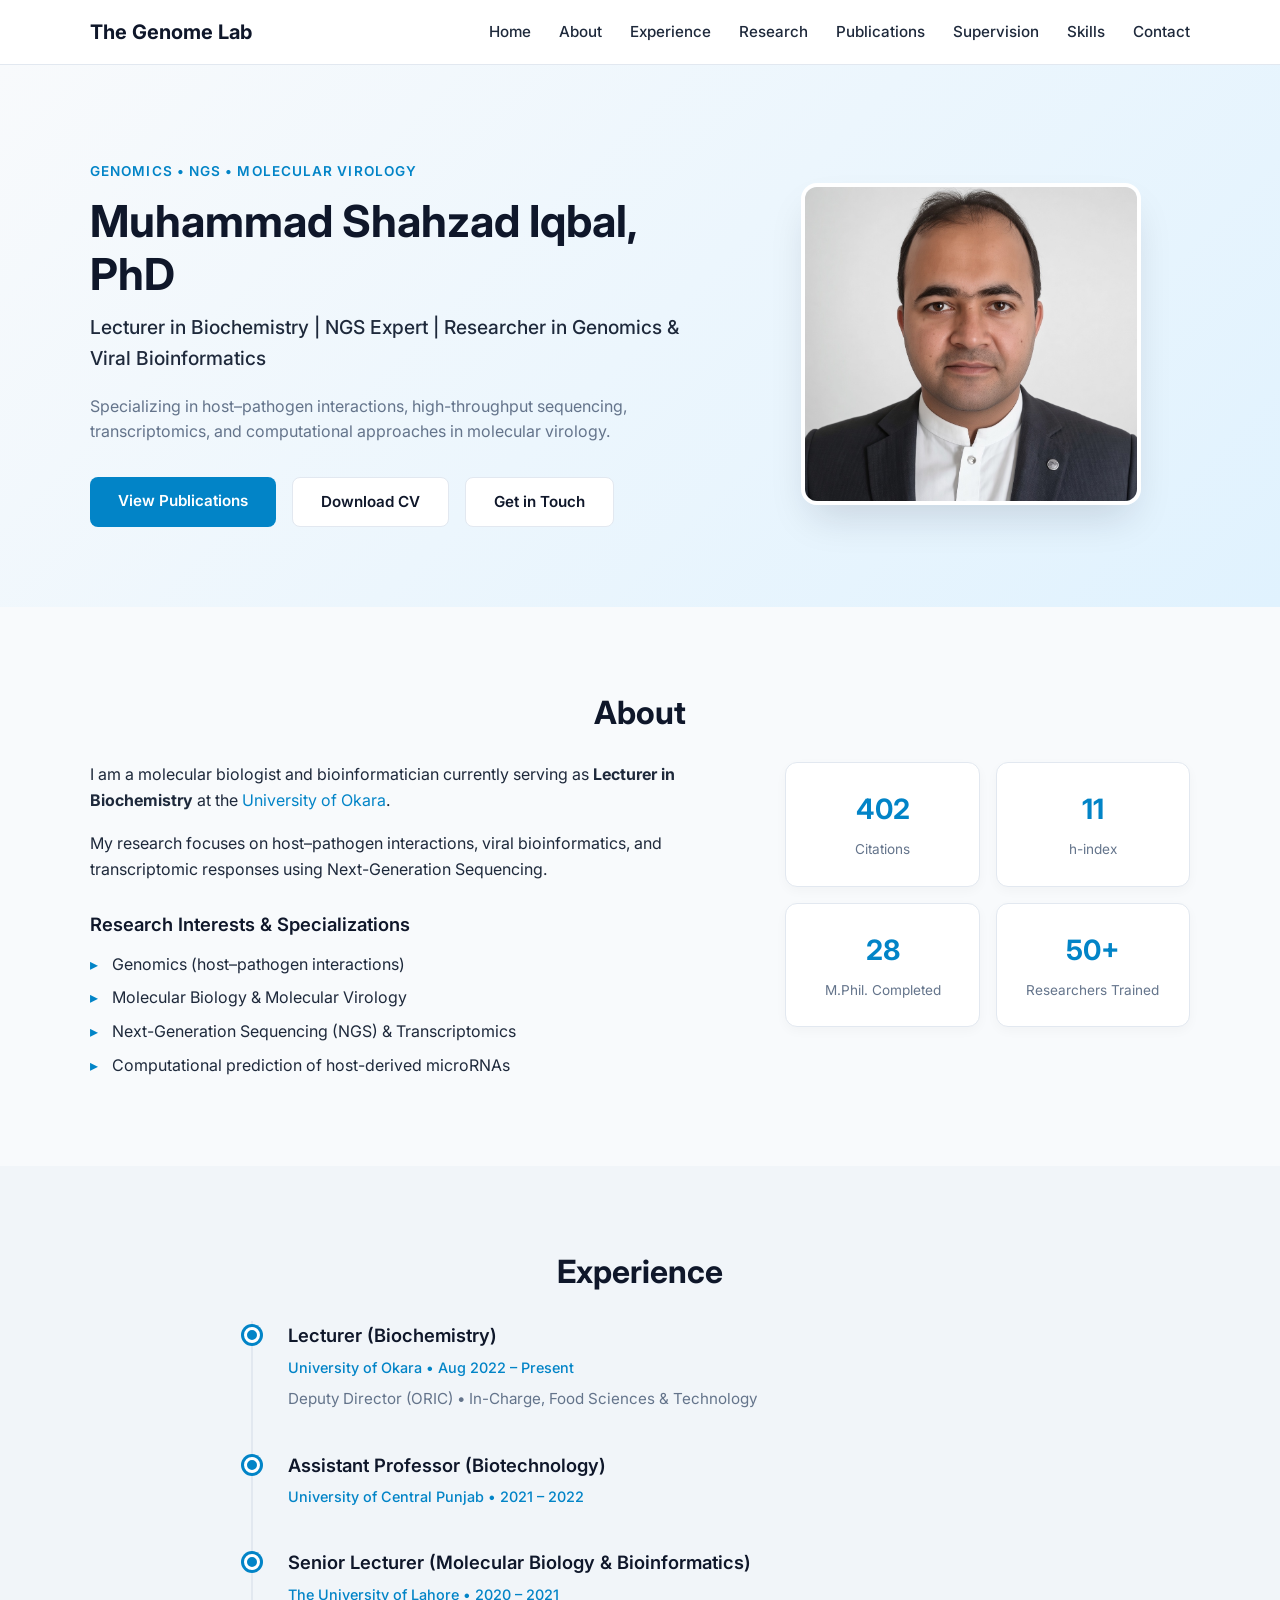
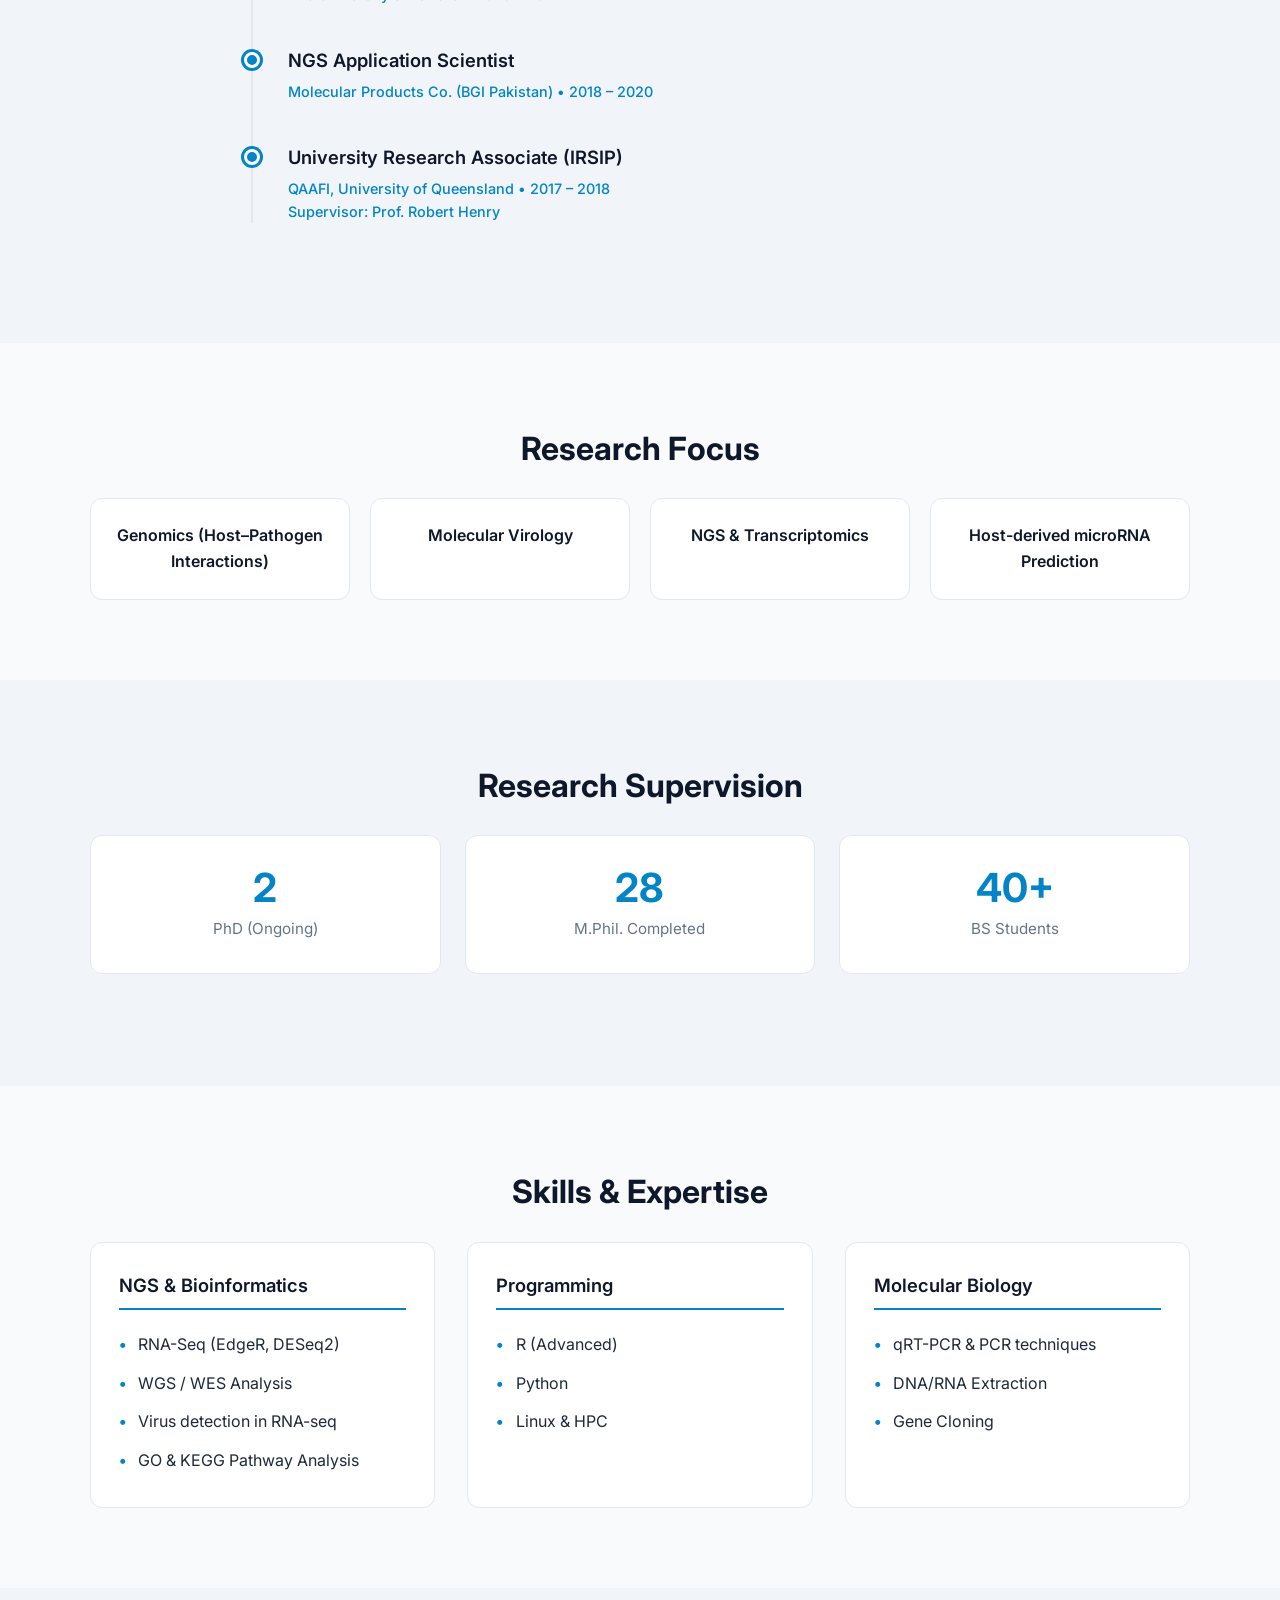
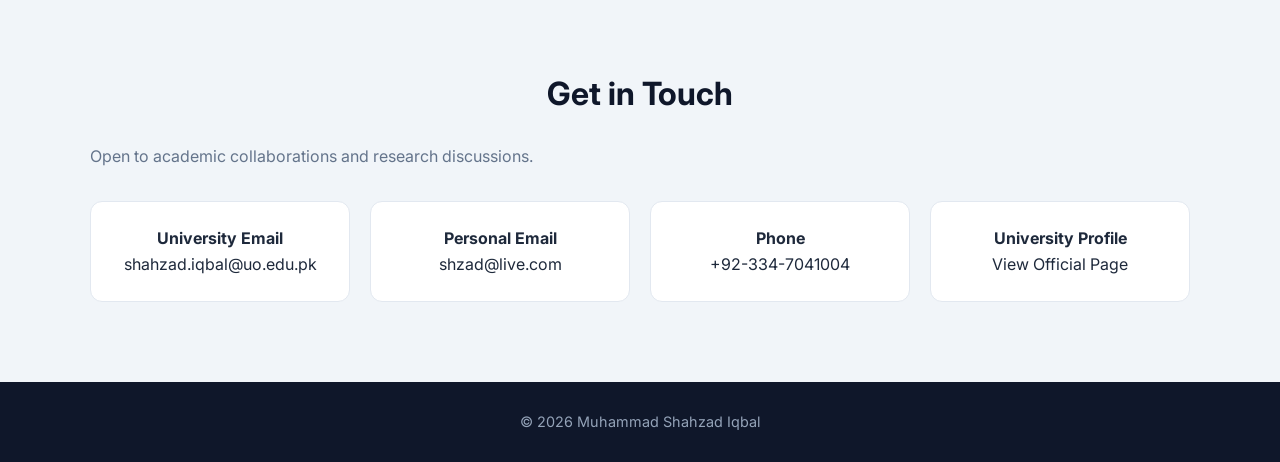
==== commit 72d43825: "Add files via upload" ====
--- a/index.html
+++ b/index.html
@@ -12,7 +12,7 @@
 
 <header class="header">
     <div class="container nav-container">
-        <a href="index.html" class="logo">M. Shahzad Iqbal</a>
+        <a href="index.html" class="logo">The Genome Lab</a>
         <nav class="nav">
             <a href="index.html">Home</a>
             <a href="index.html#about">About</a>
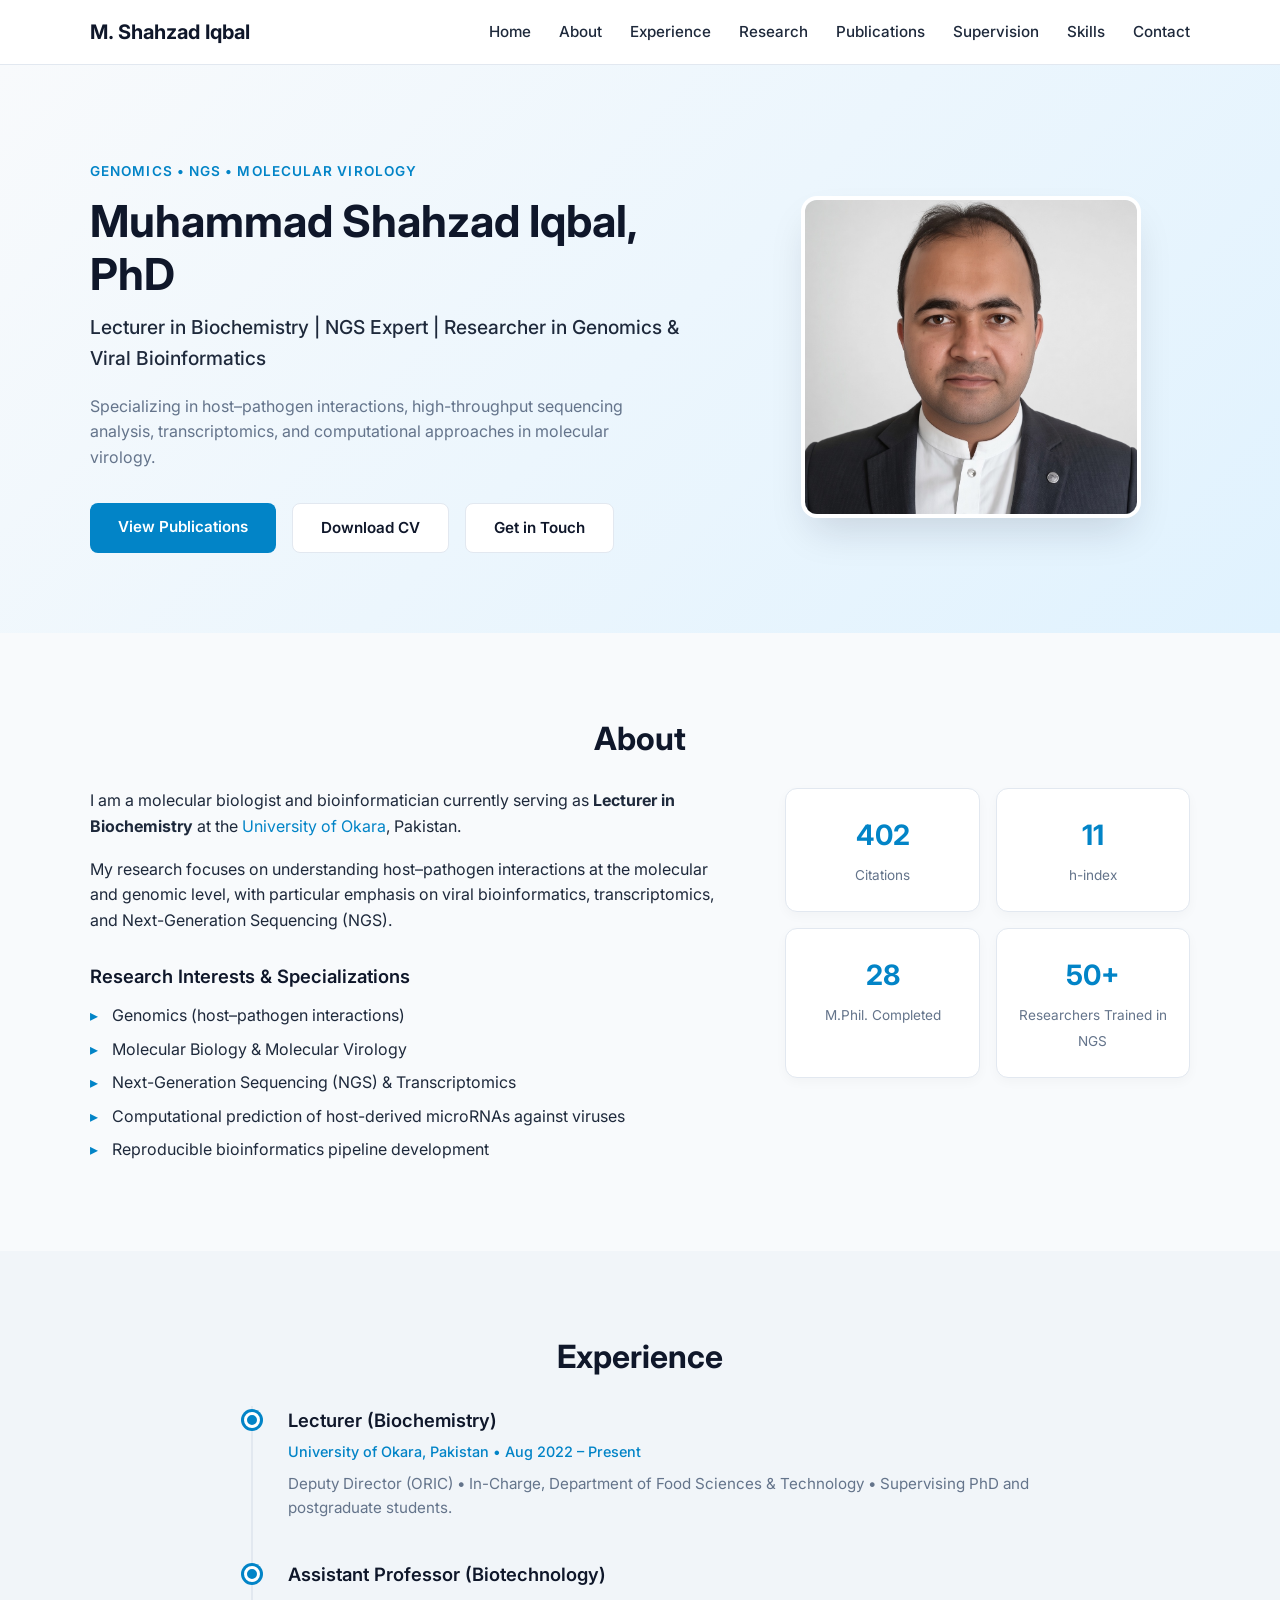
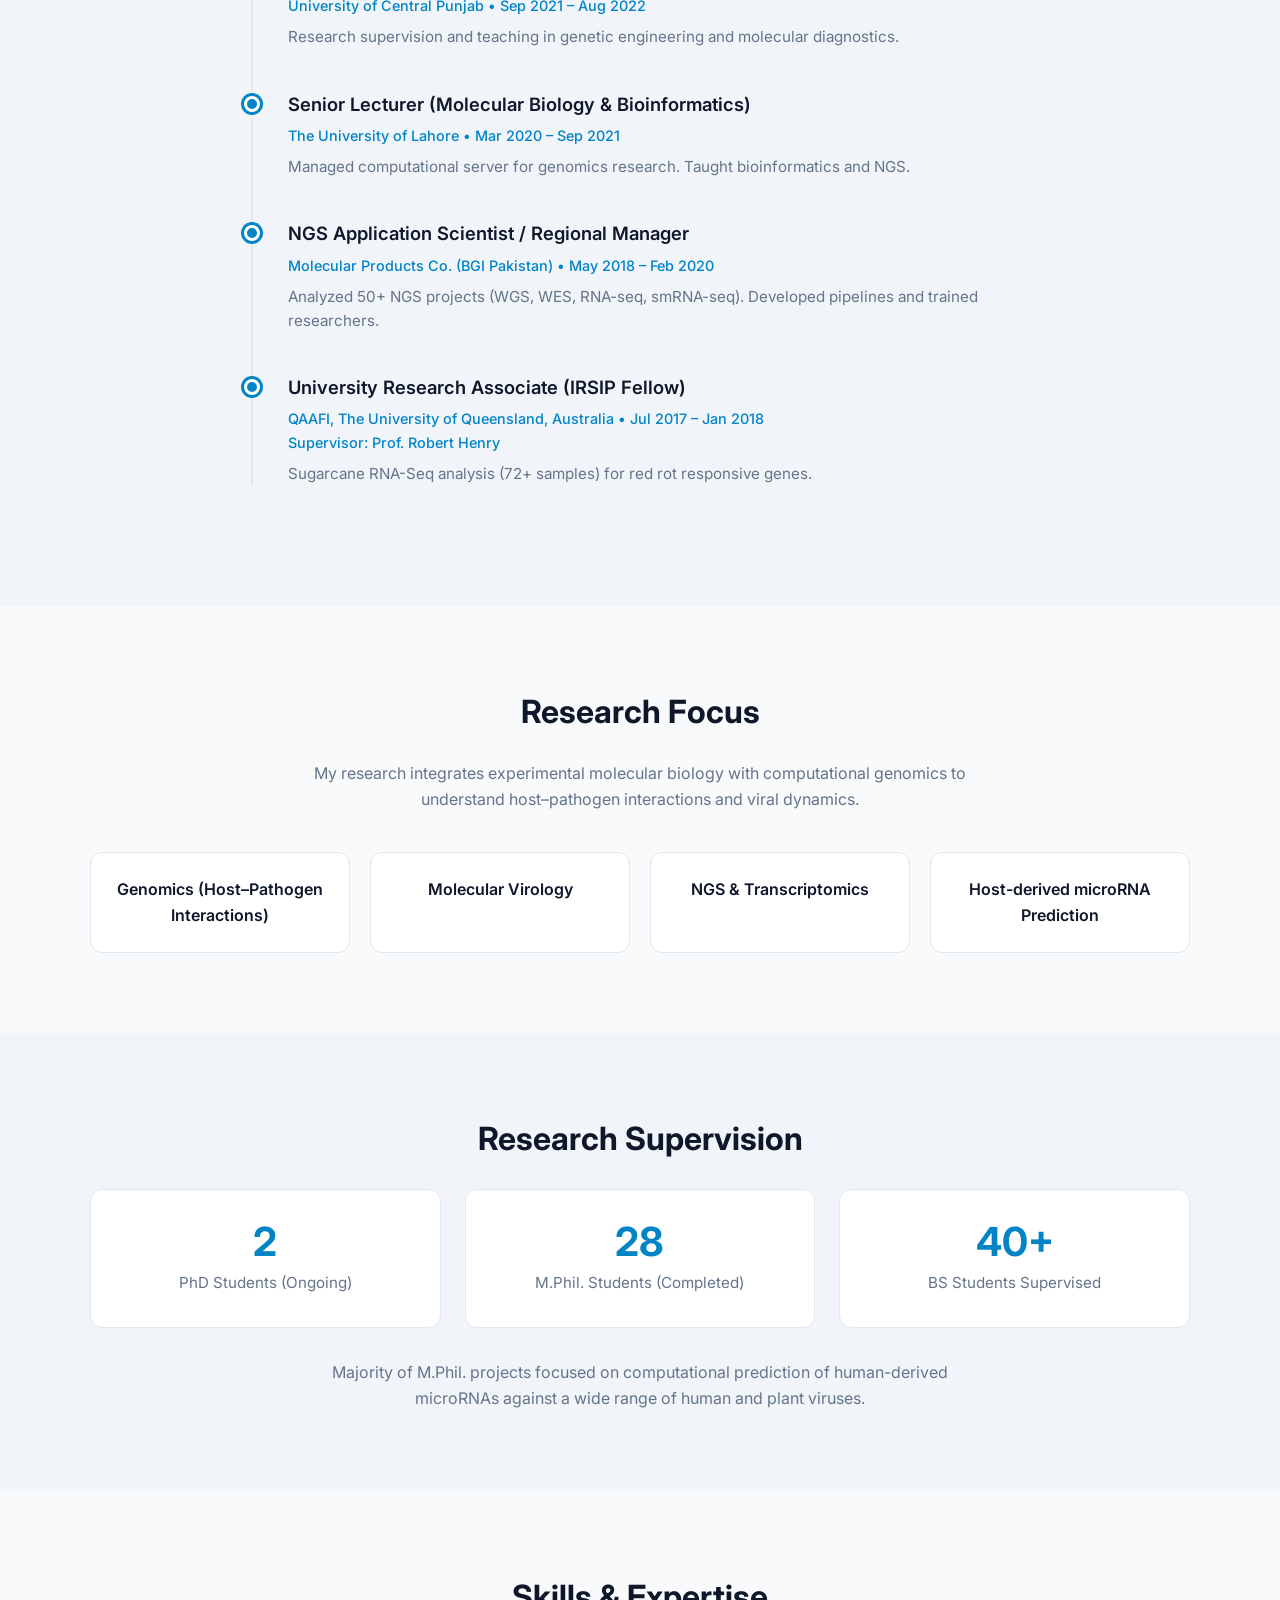
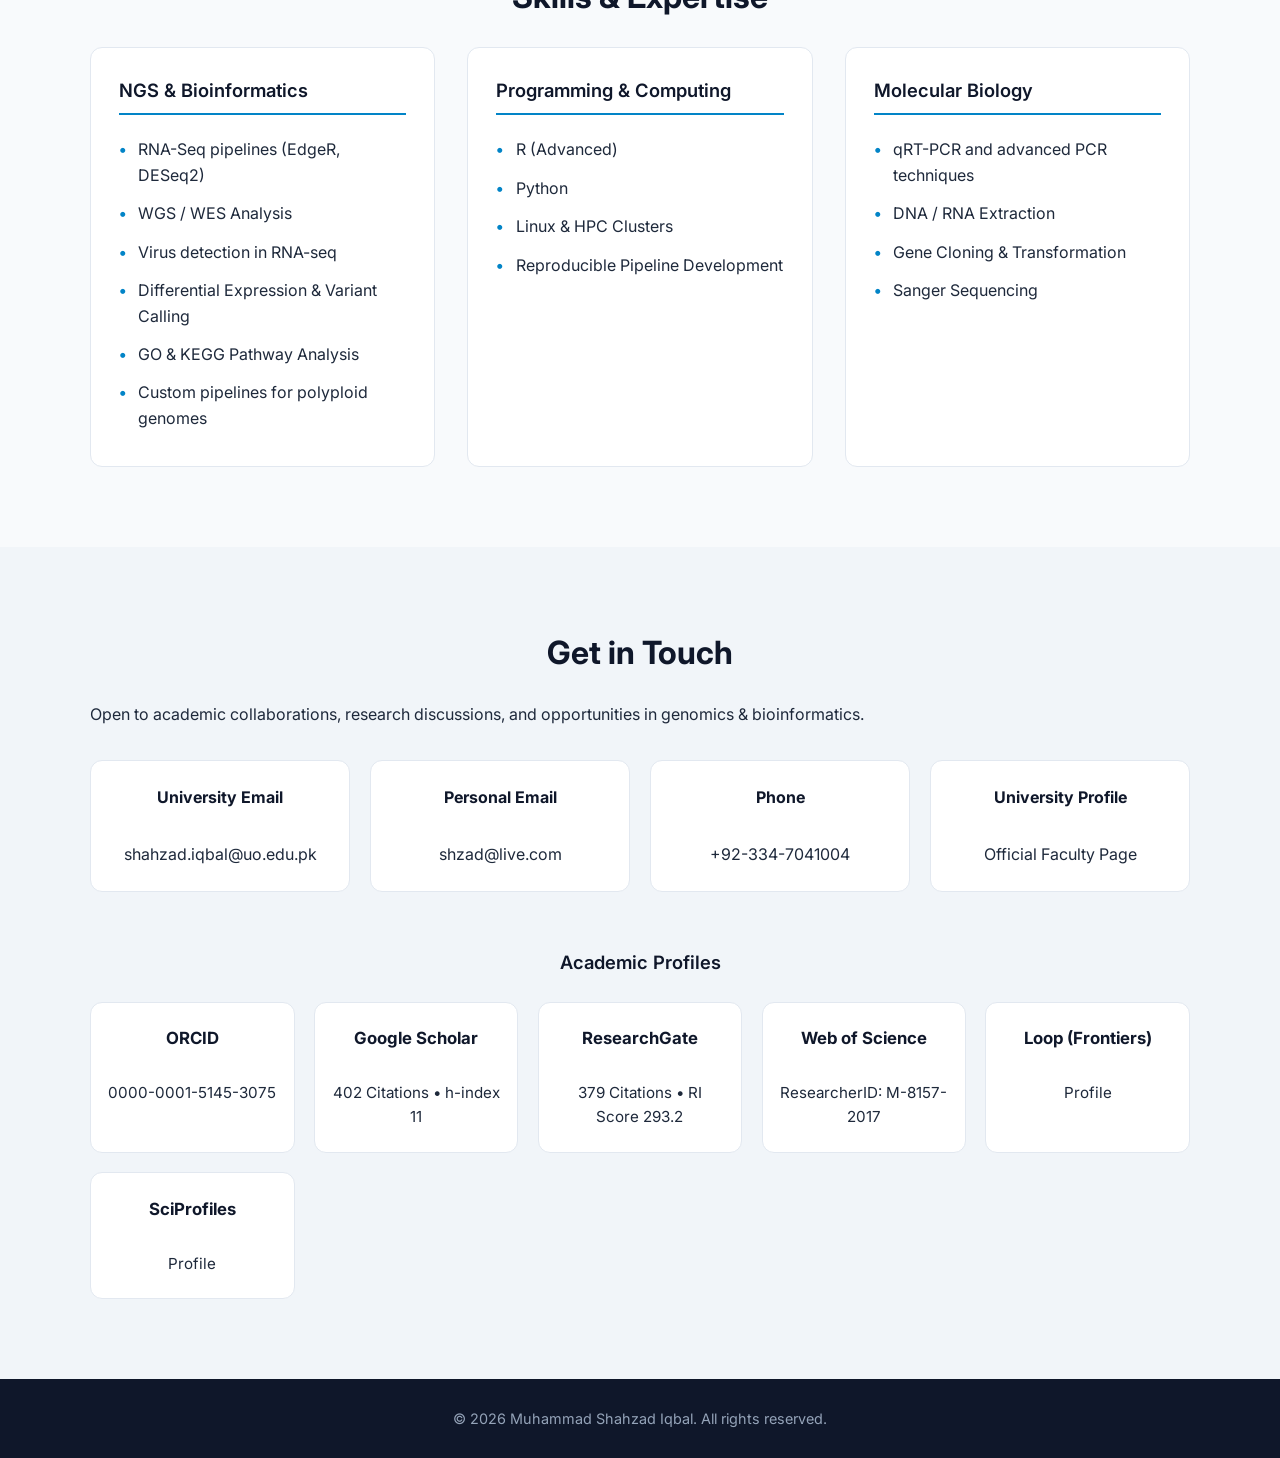
==== commit 57b2b144: "Add files via upload" ====
--- a/index.html
+++ b/index.html
@@ -3,221 +3,299 @@
 <head>
     <meta charset="UTF-8">
     <meta name="viewport" content="width=device-width, initial-scale=1.0">
-    <title>Muhammad Shahzad Iqbal | Genomics & NGS Expert</title>
-    <meta name="description" content="Dr. Muhammad Shahzad Iqbal – Lecturer in Biochemistry, University of Okara. Expert in Genomics, NGS, Transcriptomics and Molecular Virology.">
+    <title>Muhammad Shahzad Iqbal | Genomics & NGS Expert | Bioinformatics Researcher</title>
+    <meta name="description" content="Dr. Muhammad Shahzad Iqbal – Lecturer in Biochemistry at University of Okara. Expert in Genomics, NGS, Transcriptomics, Molecular Virology and Host-Pathogen Interactions.">
+    <meta name="keywords" content="Muhammad Shahzad Iqbal, Genomics, NGS Expert, Bioinformatics, Transcriptomics, Molecular Virology, Host-Pathogen Interactions, University of Okara, Assistant Professor">
+    <meta name="author" content="Muhammad Shahzad Iqbal">
+
+    <meta property="og:title" content="Muhammad Shahzad Iqbal | Genomics & NGS Expert">
+    <meta property="og:description" content="Official portfolio of Dr. Muhammad Shahzad Iqbal – Researcher in Genomics, Molecular Virology and Computational Biology.">
+    <meta property="og:type" content="website">
+
     <link rel="stylesheet" href="style.css">
+    <link rel="preconnect" href="https://fonts.googleapis.com">
+    <link rel="preconnect" href="https://fonts.gstatic.com" crossorigin>
     <link href="https://fonts.googleapis.com/css2?family=Inter:wght@400;500;600;700&display=swap" rel="stylesheet">
 </head>
 <body>
 
-<header class="header">
-    <div class="container nav-container">
-        <a href="index.html" class="logo">The Genome Lab</a>
-        <nav class="nav">
-            <a href="index.html">Home</a>
-            <a href="index.html#about">About</a>
-            <a href="index.html#experience">Experience</a>
-            <a href="index.html#research">Research</a>
-            <a href="publications.html">Publications</a>
-            <a href="index.html#supervision">Supervision</a>
-            <a href="index.html#skills">Skills</a>
-            <a href="index.html#contact">Contact</a>
-        </nav>
-        <button class="menu-toggle">☰</button>
-    </div>
-</header>
-
-<!-- Hero -->
-<section id="home" class="hero">
-    <div class="container hero-content">
-        <div class="hero-text">
-            <p class="eyebrow">Genomics • NGS • Molecular Virology</p>
-            <h1>Muhammad Shahzad Iqbal, PhD</h1>
-            <p class="subtitle">Lecturer in Biochemistry | NGS Expert | Researcher in Genomics & Viral Bioinformatics</p>
-            <p class="hero-desc">
-                Specializing in host–pathogen interactions, high-throughput sequencing, transcriptomics, and computational approaches in molecular virology.
+    <!-- Navigation -->
+    <header class="header">
+        <div class="container nav-container">
+            <a href="index.html" class="logo">M. Shahzad Iqbal</a>
+            <nav class="nav">
+                <a href="index.html">Home</a>
+                <a href="#about">About</a>
+                <a href="#experience">Experience</a>
+                <a href="#research">Research</a>
+                <a href="publications.html">Publications</a>
+                <a href="#supervision">Supervision</a>
+                <a href="#skills">Skills</a>
+                <a href="#contact">Contact</a>
+            </nav>
+            <button class="menu-toggle" aria-label="Toggle menu">☰</button>
+        </div>
+    </header>
+
+    <!-- Hero Section -->
+    <section id="home" class="hero">
+        <div class="container hero-content">
+            <div class="hero-text">
+                <p class="eyebrow">Genomics • NGS • Molecular Virology</p>
+                <h1>Muhammad Shahzad Iqbal, PhD</h1>
+                <p class="subtitle">Lecturer in Biochemistry | NGS Expert | Researcher in Genomics & Viral Bioinformatics</p>
+                <p class="hero-desc">
+                    Specializing in host–pathogen interactions, high-throughput sequencing analysis, transcriptomics, and computational approaches in molecular virology.
+                </p>
+                <div class="hero-buttons">
+                    <a href="publications.html" class="btn btn-primary">View Publications</a>
+                    <a href="assets/CV_Muhammad_Shahzad_Iqbal.pdf" class="btn btn-secondary" download>Download CV</a>
+                    <a href="#contact" class="btn btn-secondary">Get in Touch</a>
+                </div>
+            </div>
+            <div class="hero-image">
+                <img src="assets/profile.png" alt="Dr. Muhammad Shahzad Iqbal" class="profile-img">
+            </div>
+        </div>
+    </section>
+
+    <!-- About Section -->
+    <section id="about" class="section">
+        <div class="container">
+            <h2 class="section-title">About</h2>
+            <div class="about-grid">
+                <div class="about-text">
+                    <p>
+                        I am a molecular biologist and bioinformatician currently serving as <strong>Lecturer in Biochemistry</strong> at the 
+                        <a href="https://www.uo.edu.pk/faculty/dr-muhammad-shahzad--iqbal-678417826438dff4d6f32c6f" target="_blank" rel="noopener">University of Okara</a>, Pakistan.
+                    </p>
+                    <p>
+                        My research focuses on understanding host–pathogen interactions at the molecular and genomic level, with particular emphasis on viral bioinformatics, transcriptomics, and Next-Generation Sequencing (NGS).
+                    </p>
+
+                    <h3 class="subsection-title">Research Interests & Specializations</h3>
+                    <ul class="interests-list">
+                        <li>Genomics (host–pathogen interactions)</li>
+                        <li>Molecular Biology & Molecular Virology</li>
+                        <li>Next-Generation Sequencing (NGS) & Transcriptomics</li>
+                        <li>Computational prediction of host-derived microRNAs against viruses</li>
+                        <li>Reproducible bioinformatics pipeline development</li>
+                    </ul>
+                </div>
+                <div class="about-highlights">
+                    <div class="highlight-card">
+                        <span class="number">402</span>
+                        <span class="label">Citations</span>
+                    </div>
+                    <div class="highlight-card">
+                        <span class="number">11</span>
+                        <span class="label">h-index</span>
+                    </div>
+                    <div class="highlight-card">
+                        <span class="number">28</span>
+                        <span class="label">M.Phil. Completed</span>
+                    </div>
+                    <div class="highlight-card">
+                        <span class="number">50+</span>
+                        <span class="label">Researchers Trained in NGS</span>
+                    </div>
+                </div>
+            </div>
+        </div>
+    </section>
+
+    <!-- Experience Section -->
+    <section id="experience" class="section section-alt">
+        <div class="container">
+            <h2 class="section-title">Experience</h2>
+            <div class="timeline">
+                <div class="timeline-item">
+                    <div class="timeline-marker"></div>
+                    <div class="timeline-content">
+                        <h3>Lecturer (Biochemistry)</h3>
+                        <p class="meta">University of Okara, Pakistan • Aug 2022 – Present</p>
+                        <p>Deputy Director (ORIC) • In-Charge, Department of Food Sciences & Technology • Supervising PhD and postgraduate students.</p>
+                    </div>
+                </div>
+                <div class="timeline-item">
+                    <div class="timeline-marker"></div>
+                    <div class="timeline-content">
+                        <h3>Assistant Professor (Biotechnology)</h3>
+                        <p class="meta">University of Central Punjab • Sep 2021 – Aug 2022</p>
+                        <p>Research supervision and teaching in genetic engineering and molecular diagnostics.</p>
+                    </div>
+                </div>
+                <div class="timeline-item">
+                    <div class="timeline-marker"></div>
+                    <div class="timeline-content">
+                        <h3>Senior Lecturer (Molecular Biology & Bioinformatics)</h3>
+                        <p class="meta">The University of Lahore • Mar 2020 – Sep 2021</p>
+                        <p>Managed computational server for genomics research. Taught bioinformatics and NGS.</p>
+                    </div>
+                </div>
+                <div class="timeline-item">
+                    <div class="timeline-marker"></div>
+                    <div class="timeline-content">
+                        <h3>NGS Application Scientist / Regional Manager</h3>
+                        <p class="meta">Molecular Products Co. (BGI Pakistan) • May 2018 – Feb 2020</p>
+                        <p>Analyzed 50+ NGS projects (WGS, WES, RNA-seq, smRNA-seq). Developed pipelines and trained researchers.</p>
+                    </div>
+                </div>
+                <div class="timeline-item">
+                    <div class="timeline-marker"></div>
+                    <div class="timeline-content">
+                        <h3>University Research Associate (IRSIP Fellow)</h3>
+                        <p class="meta">
+                            QAAFI, The University of Queensland, Australia • Jul 2017 – Jan 2018<br>
+                            Supervisor: <a href="https://about.uq.edu.au/experts/1005" target="_blank" rel="noopener">Prof. Robert Henry</a>
+                        </p>
+                        <p>Sugarcane RNA-Seq analysis (72+ samples) for red rot responsive genes.</p>
+                    </div>
+                </div>
+            </div>
+        </div>
+    </section>
+
+    <!-- Research Section -->
+    <section id="research" class="section">
+        <div class="container">
+            <h2 class="section-title">Research Focus</h2>
+            <p class="section-intro">My research integrates experimental molecular biology with computational genomics to understand host–pathogen interactions and viral dynamics.</p>
+            
+            <div class="research-areas">
+                <div class="area-card">Genomics (Host–Pathogen Interactions)</div>
+                <div class="area-card">Molecular Virology</div>
+                <div class="area-card">NGS & Transcriptomics</div>
+                <div class="area-card">Host-derived microRNA Prediction</div>
+            </div>
+        </div>
+    </section>
+
+    <!-- Supervision Section -->
+    <section id="supervision" class="section section-alt">
+        <div class="container">
+            <h2 class="section-title">Research Supervision</h2>
+            <div class="supervision-stats">
+                <div class="stat-box">
+                    <span class="stat-number">2</span>
+                    <span class="stat-label">PhD Students (Ongoing)</span>
+                </div>
+                <div class="stat-box">
+                    <span class="stat-number">28</span>
+                    <span class="stat-label">M.Phil. Students (Completed)</span>
+                </div>
+                <div class="stat-box">
+                    <span class="stat-number">40+</span>
+                    <span class="stat-label">BS Students Supervised</span>
+                </div>
+            </div>
+            <p class="supervision-note">
+                Majority of M.Phil. projects focused on computational prediction of human-derived microRNAs against a wide range of human and plant viruses.
             </p>
-            <div class="hero-buttons">
-                <a href="publications.html" class="btn btn-primary">View Publications</a>
-                <a href="assets/CV_Muhammad_Shahzad_Iqbal.pdf" class="btn btn-secondary" download>Download CV</a>
-                <a href="#contact" class="btn btn-secondary">Get in Touch</a>
-            </div>
-        </div>
-        <div class="hero-image">
-            <img src="assets/profile.png" alt="Dr. Muhammad Shahzad Iqbal" class="profile-img">
-        </div>
-    </div>
-</section>
-
-<!-- About -->
-<section id="about" class="section">
-    <div class="container">
-        <h2 class="section-title">About</h2>
-        <div class="about-grid">
-            <div class="about-text">
-                <p>
-                    I am a molecular biologist and bioinformatician currently serving as <strong>Lecturer in Biochemistry</strong> at the 
-                    <a href="https://www.uo.edu.pk/faculty/dr-muhammad-shahzad--iqbal-678417826438dff4d6f32c6f" target="_blank">University of Okara</a>.
-                </p>
-                <p>
-                    My research focuses on host–pathogen interactions, viral bioinformatics, and transcriptomic responses using Next-Generation Sequencing.
-                </p>
-                <h3 class="subsection-title">Research Interests & Specializations</h3>
-                <ul class="interests-list">
-                    <li>Genomics (host–pathogen interactions)</li>
-                    <li>Molecular Biology & Molecular Virology</li>
-                    <li>Next-Generation Sequencing (NGS) & Transcriptomics</li>
-                    <li>Computational prediction of host-derived microRNAs</li>
-                </ul>
-            </div>
-            <div class="about-highlights">
-                <div class="highlight-card"><span class="number">402</span><span class="label">Citations</span></div>
-                <div class="highlight-card"><span class="number">11</span><span class="label">h-index</span></div>
-                <div class="highlight-card"><span class="number">28</span><span class="label">M.Phil. Completed</span></div>
-                <div class="highlight-card"><span class="number">50+</span><span class="label">Researchers Trained</span></div>
-            </div>
-        </div>
-    </div>
-</section>
-
-<!-- Experience (same as before) -->
-<section id="experience" class="section section-alt">
-    <div class="container">
-        <h2 class="section-title">Experience</h2>
-        <div class="timeline">
-            <div class="timeline-item">
-                <div class="timeline-marker"></div>
-                <div class="timeline-content">
-                    <h3>Lecturer (Biochemistry)</h3>
-                    <p class="meta">University of Okara • Aug 2022 – Present</p>
-                    <p>Deputy Director (ORIC) • In-Charge, Food Sciences & Technology</p>
-                </div>
-            </div>
-            <div class="timeline-item">
-                <div class="timeline-marker"></div>
-                <div class="timeline-content">
-                    <h3>Assistant Professor (Biotechnology)</h3>
-                    <p class="meta">University of Central Punjab • 2021 – 2022</p>
-                </div>
-            </div>
-            <div class="timeline-item">
-                <div class="timeline-marker"></div>
-                <div class="timeline-content">
-                    <h3>Senior Lecturer (Molecular Biology & Bioinformatics)</h3>
-                    <p class="meta">The University of Lahore • 2020 – 2021</p>
-                </div>
-            </div>
-            <div class="timeline-item">
-                <div class="timeline-marker"></div>
-                <div class="timeline-content">
-                    <h3>NGS Application Scientist</h3>
-                    <p class="meta">Molecular Products Co. (BGI Pakistan) • 2018 – 2020</p>
-                </div>
-            </div>
-            <div class="timeline-item">
-                <div class="timeline-marker"></div>
-                <div class="timeline-content">
-                    <h3>University Research Associate (IRSIP)</h3>
-                    <p class="meta">QAAFI, University of Queensland • 2017 – 2018<br>
-                    Supervisor: <a href="https://about.uq.edu.au/experts/1005" target="_blank">Prof. Robert Henry</a></p>
-                </div>
-            </div>
-        </div>
-    </div>
-</section>
-
-<!-- Research -->
-<section id="research" class="section">
-    <div class="container">
-        <h2 class="section-title">Research Focus</h2>
-        <div class="research-areas">
-            <div class="area-card">Genomics (Host–Pathogen Interactions)</div>
-            <div class="area-card">Molecular Virology</div>
-            <div class="area-card">NGS & Transcriptomics</div>
-            <div class="area-card">Host-derived microRNA Prediction</div>
-        </div>
-    </div>
-</section>
-
-<!-- Supervision -->
-<section id="supervision" class="section section-alt">
-    <div class="container">
-        <h2 class="section-title">Research Supervision</h2>
-        <div class="supervision-stats">
-            <div class="stat-box"><span class="stat-number">2</span><span class="stat-label">PhD (Ongoing)</span></div>
-            <div class="stat-box"><span class="stat-number">28</span><span class="stat-label">M.Phil. Completed</span></div>
-            <div class="stat-box"><span class="stat-number">40+</span><span class="stat-label">BS Students</span></div>
-        </div>
-    </div>
-</section>
-
-<!-- Skills -->
-<section id="skills" class="section">
-    <div class="container">
-        <h2 class="section-title">Skills & Expertise</h2>
-        <div class="skills-grid">
-            <div class="skill-category">
-                <h3>NGS & Bioinformatics</h3>
-                <ul>
-                    <li>RNA-Seq (EdgeR, DESeq2)</li>
-                    <li>WGS / WES Analysis</li>
-                    <li>Virus detection in RNA-seq</li>
-                    <li>GO & KEGG Pathway Analysis</li>
-                </ul>
-            </div>
-            <div class="skill-category">
-                <h3>Programming</h3>
-                <ul>
-                    <li>R (Advanced)</li>
-                    <li>Python</li>
-                    <li>Linux & HPC</li>
-                </ul>
-            </div>
-            <div class="skill-category">
-                <h3>Molecular Biology</h3>
-                <ul>
-                    <li>qRT-PCR & PCR techniques</li>
-                    <li>DNA/RNA Extraction</li>
-                    <li>Gene Cloning</li>
-                </ul>
-            </div>
-        </div>
-    </div>
-</section>
-
-<!-- Contact - Multi column -->
-<section id="contact" class="section section-alt">
-    <div class="container">
-        <h2 class="section-title">Get in Touch</h2>
-        <p class="contact-intro">Open to academic collaborations and research discussions.</p>
-        
-        <div class="contact-grid">
-            <a href="mailto:shahzad.iqbal@uo.edu.pk" class="contact-card">
-                <strong>University Email</strong><br>
-                shahzad.iqbal@uo.edu.pk
-            </a>
-            <a href="mailto:shzad@live.com" class="contact-card">
-                <strong>Personal Email</strong><br>
-                shzad@live.com
-            </a>
-            <a href="tel:+923347041004" class="contact-card">
-                <strong>Phone</strong><br>
-                +92-334-7041004
-            </a>
-            <a href="https://www.uo.edu.pk/faculty/dr-muhammad-shahzad--iqbal-678417826438dff4d6f32c6f" target="_blank" class="contact-card">
-                <strong>University Profile</strong><br>
-                View Official Page
-            </a>
-        </div>
-    </div>
-</section>
-
-<footer class="footer">
-    <div class="container">
-        <p>© 2026 Muhammad Shahzad Iqbal</p>
-    </div>
-</footer>
-
-<script src="script.js"></script>
+        </div>
+    </section>
+
+    <!-- Skills Section -->
+    <section id="skills" class="section">
+        <div class="container">
+            <h2 class="section-title">Skills & Expertise</h2>
+            <div class="skills-grid">
+                <div class="skill-category">
+                    <h3>NGS & Bioinformatics</h3>
+                    <ul>
+                        <li>RNA-Seq pipelines (EdgeR, DESeq2)</li>
+                        <li>WGS / WES Analysis</li>
+                        <li>Virus detection in RNA-seq</li>
+                        <li>Differential Expression & Variant Calling</li>
+                        <li>GO & KEGG Pathway Analysis</li>
+                        <li>Custom pipelines for polyploid genomes</li>
+                    </ul>
+                </div>
+                <div class="skill-category">
+                    <h3>Programming & Computing</h3>
+                    <ul>
+                        <li>R (Advanced)</li>
+                        <li>Python</li>
+                        <li>Linux & HPC Clusters</li>
+                        <li>Reproducible Pipeline Development</li>
+                    </ul>
+                </div>
+                <div class="skill-category">
+                    <h3>Molecular Biology</h3>
+                    <ul>
+                        <li>qRT-PCR and advanced PCR techniques</li>
+                        <li>DNA / RNA Extraction</li>
+                        <li>Gene Cloning & Transformation</li>
+                        <li>Sanger Sequencing</li>
+                    </ul>
+                </div>
+            </div>
+        </div>
+    </section>
+
+    <!-- Contact + Academic Profiles -->
+    <section id="contact" class="section section-alt">
+        <div class="container">
+            <h2 class="section-title">Get in Touch</h2>
+            <p class="contact-intro">Open to academic collaborations, research discussions, and opportunities in genomics & bioinformatics.</p>
+            
+            <div class="contact-grid">
+                <a href="mailto:shahzad.iqbal@uo.edu.pk" class="contact-card">
+                    <strong>University Email</strong><br>
+                    shahzad.iqbal@uo.edu.pk
+                </a>
+                <a href="mailto:shzad@live.com" class="contact-card">
+                    <strong>Personal Email</strong><br>
+                    shzad@live.com
+                </a>
+                <a href="tel:+923347041004" class="contact-card">
+                    <strong>Phone</strong><br>
+                    +92-334-7041004
+                </a>
+                <a href="https://www.uo.edu.pk/faculty/dr-muhammad-shahzad--iqbal-678417826438dff4d6f32c6f" target="_blank" rel="noopener" class="contact-card">
+                    <strong>University Profile</strong><br>
+                    Official Faculty Page
+                </a>
+            </div>
+
+            <!-- Academic Profiles -->
+            <h3 class="subsection-title" style="text-align:center; margin-top: 3.5rem; margin-bottom: 1.5rem;">Academic Profiles</h3>
+            <div class="profiles-grid">
+                <a href="https://orcid.org/0000-0001-5145-3075" target="_blank" rel="noopener" class="profile-card">
+                    <strong>ORCID</strong><br>
+                    0000-0001-5145-3075
+                </a>
+                <a href="https://scholar.google.com/citations?user=-gzVrr4AAAAJ" target="_blank" rel="noopener" class="profile-card">
+                    <strong>Google Scholar</strong><br>
+                    402 Citations • h-index 11
+                </a>
+                <a href="https://www.researchgate.net/profile/Muhammad-Shahzad-Iqbal" target="_blank" rel="noopener" class="profile-card">
+                    <strong>ResearchGate</strong><br>
+                    379 Citations • RI Score 293.2
+                </a>
+                <a href="https://www.webofscience.com/wos/author/record/M-8157-2017" target="_blank" rel="noopener" class="profile-card">
+                    <strong>Web of Science</strong><br>
+                    ResearcherID: M-8157-2017
+                </a>
+                <a href="https://loop.frontiersin.org/people/274010/overview" target="_blank" rel="noopener" class="profile-card">
+                    <strong>Loop (Frontiers)</strong><br>
+                    Profile
+                </a>
+                <a href="https://sciprofiles.com/profile/311476" target="_blank" rel="noopener" class="profile-card">
+                    <strong>SciProfiles</strong><br>
+                    Profile
+                </a>
+            </div>
+        </div>
+    </section>
+
+    <!-- Footer -->
+    <footer class="footer">
+        <div class="container">
+            <p>© 2026 Muhammad Shahzad Iqbal. All rights reserved.</p>
+        </div>
+    </footer>
+
+    <script src="script.js"></script>
 </body>
 </html>
--- a/style.css
+++ b/style.css
@@ -1,10 +1,10 @@
 /* ========================================
-   Modern Academic Portfolio - Style Sheet
-   Easy to edit: All colors & spacing use CSS variables
+   Modern Academic Portfolio - Complete Style Sheet
+   Muhammad Shahzad Iqbal
 ======================================== */
 
 :root {
-    /* Color System - Easy to change */
+    /* Color System */
     --primary: #0f172a;
     --accent: #0284c7;
     --accent-hover: #0369a1;
@@ -16,14 +16,14 @@
     --section-alt: #f1f5f9;
 
     /* Typography */
-    --font-main: 'Inter', system-ui, -apple-system, sans-serif;
+    --font-main: 'Inter', system-ui, -apple-system, BlinkMacSystemFont, sans-serif;
 
     /* Spacing */
     --container-width: 1100px;
     --section-padding: 5rem 0;
 }
 
-/* Reset & Base */
+/* ========== Reset & Base ========== */
 *, *::before, *::after {
     margin: 0;
     padding: 0;
@@ -216,7 +216,282 @@
     margin-bottom: 1.5rem;
     text-align: center;
 }
-/* Contact Grid - Multi column */
+
+.section-intro {
+    text-align: center;
+    color: var(--text-muted);
+    max-width: 700px;
+    margin: 0 auto 2.5rem;
+}
+
+.subsection-title {
+    font-size: 1.15rem;
+    font-weight: 600;
+    margin: 1.75rem 0 0.75rem;
+    color: var(--primary);
+}
+
+/* ========== About ========== */
+.about-grid {
+    display: grid;
+    grid-template-columns: 1.6fr 1fr;
+    gap: 3rem;
+    align-items: start;
+}
+
+.about-text p {
+    margin-bottom: 1.1rem;
+    color: var(--text);
+}
+
+.interests-list {
+    list-style: none;
+    margin-top: 0.5rem;
+}
+
+.interests-list li {
+    position: relative;
+    padding-left: 1.4rem;
+    margin-bottom: 0.5rem;
+    color: var(--text);
+}
+
+.interests-list li::before {
+    content: "▸";
+    position: absolute;
+    left: 0;
+    color: var(--accent);
+    font-weight: 700;
+}
+
+.about-highlights {
+    display: grid;
+    grid-template-columns: 1fr 1fr;
+    gap: 1rem;
+}
+
+.highlight-card {
+    background: var(--surface);
+    border: 1px solid var(--border);
+    border-radius: 0.75rem;
+    padding: 1.5rem 1rem;
+    text-align: center;
+    box-shadow: 0 4px 12px rgba(0,0,0,0.03);
+}
+
+.highlight-card .number {
+    display: block;
+    font-size: 1.75rem;
+    font-weight: 700;
+    color: var(--accent);
+    margin-bottom: 0.25rem;
+}
+
+.highlight-card .label {
+    font-size: 0.85rem;
+    color: var(--text-muted);
+}
+
+/* ========== Timeline (Experience) ========== */
+.timeline {
+    position: relative;
+    max-width: 800px;
+    margin: 0 auto;
+}
+
+.timeline::before {
+    content: '';
+    position: absolute;
+    left: 11px;
+    top: 0;
+    bottom: 0;
+    width: 2px;
+    background: var(--border);
+}
+
+.timeline-item {
+    position: relative;
+    padding-left: 3rem;
+    margin-bottom: 2.5rem;
+}
+
+.timeline-marker {
+    position: absolute;
+    left: 4px;
+    top: 6px;
+    width: 16px;
+    height: 16px;
+    background: var(--accent);
+    border-radius: 50%;
+    border: 3px solid var(--surface);
+    box-shadow: 0 0 0 3px var(--accent);
+}
+
+.timeline-content h3 {
+    font-size: 1.15rem;
+    font-weight: 600;
+    color: var(--primary);
+    margin-bottom: 0.3rem;
+}
+
+.timeline-content .meta {
+    font-size: 0.9rem;
+    color: var(--accent);
+    font-weight: 500;
+    margin-bottom: 0.5rem;
+}
+
+.timeline-content p {
+    color: var(--text-muted);
+    font-size: 0.95rem;
+}
+
+/* ========== Research Areas ========== */
+.research-areas {
+    display: grid;
+    grid-template-columns: repeat(auto-fit, minmax(220px, 1fr));
+    gap: 1.25rem;
+    margin-top: 1rem;
+}
+
+.area-card {
+    background: var(--surface);
+    border: 1px solid var(--border);
+    border-radius: 0.75rem;
+    padding: 1.5rem;
+    text-align: center;
+    font-weight: 600;
+    color: var(--primary);
+    transition: all 0.2s ease;
+}
+
+.area-card:hover {
+    border-color: var(--accent);
+    transform: translateY(-3px);
+    box-shadow: 0 10px 20px rgba(2, 132, 199, 0.08);
+}
+
+/* ========== Publications ========== */
+.year-group {
+    margin-bottom: 2.75rem;
+}
+
+.year-title {
+    font-size: 1.35rem;
+    font-weight: 700;
+    color: var(--accent);
+    margin-bottom: 1.25rem;
+    padding-bottom: 0.4rem;
+    border-bottom: 2px solid var(--border);
+}
+
+.pub-item {
+    background: var(--surface);
+    border: 1px solid var(--border);
+    border-radius: 0.6rem;
+    padding: 1.25rem 1.5rem;
+    margin-bottom: 1rem;
+}
+
+.pub-item h4 {
+    font-size: 1.05rem;
+    font-weight: 600;
+    color: var(--primary);
+    margin-bottom: 0.4rem;
+    line-height: 1.4;
+}
+
+.pub-meta {
+    font-size: 0.9rem;
+    color: var(--text-muted);
+}
+
+.more-pubs {
+    text-align: center;
+    margin-top: 2rem;
+    color: var(--text-muted);
+}
+
+/* ========== Supervision ========== */
+.supervision-stats {
+    display: grid;
+    grid-template-columns: repeat(auto-fit, minmax(180px, 1fr));
+    gap: 1.5rem;
+    margin-bottom: 2rem;
+}
+
+.stat-box {
+    background: var(--surface);
+    border: 1px solid var(--border);
+    border-radius: 0.75rem;
+    padding: 2rem 1rem;
+    text-align: center;
+}
+
+.stat-number {
+    display: block;
+    font-size: 2.5rem;
+    font-weight: 700;
+    color: var(--accent);
+    line-height: 1;
+    margin-bottom: 0.5rem;
+}
+
+.stat-label {
+    font-size: 0.95rem;
+    color: var(--text-muted);
+}
+
+.supervision-note {
+    text-align: center;
+    color: var(--text-muted);
+    max-width: 700px;
+    margin: 0 auto;
+}
+
+/* ========== Skills ========== */
+.skills-grid {
+    display: grid;
+    grid-template-columns: repeat(auto-fit, minmax(260px, 1fr));
+    gap: 2rem;
+}
+
+.skill-category {
+    background: var(--surface);
+    border: 1px solid var(--border);
+    border-radius: 0.75rem;
+    padding: 1.75rem;
+}
+
+.skill-category h3 {
+    font-size: 1.15rem;
+    font-weight: 600;
+    color: var(--primary);
+    margin-bottom: 1rem;
+    padding-bottom: 0.5rem;
+    border-bottom: 2px solid var(--accent);
+}
+
+.skill-category ul {
+    list-style: none;
+}
+
+.skill-category li {
+    padding: 0.4rem 0;
+    color: var(--text);
+    position: relative;
+    padding-left: 1.2rem;
+}
+
+.skill-category li::before {
+    content: "•";
+    position: absolute;
+    left: 0;
+    color: var(--accent);
+    font-weight: 700;
+}
+
+/* ========== Contact Grid ========== */
 .contact-grid {
     display: grid;
     grid-template-columns: repeat(auto-fit, minmax(220px, 1fr));
@@ -237,10 +512,50 @@
 .contact-card:hover {
     border-color: var(--accent);
     transform: translateY(-3px);
-    box-shadow: 0 8px 20px rgba(2,132,199,0.1);
-}
-
-/* Highlight Images + Blind Effect */
+    box-shadow: 0 8px 20px rgba(2, 132, 199, 0.1);
+    color: var(--accent);
+}
+
+.contact-card strong {
+    display: block;
+    margin-bottom: 0.35rem;
+    color: var(--primary);
+}
+
+/* ========== Academic Profiles Grid ========== */
+.profiles-grid {
+    display: grid;
+    grid-template-columns: repeat(auto-fit, minmax(200px, 1fr));
+    gap: 1.2rem;
+    margin-top: 1.5rem;
+}
+
+.profile-card {
+    background: white;
+    border: 1px solid var(--border);
+    border-radius: 0.75rem;
+    padding: 1.4rem 1rem;
+    text-align: center;
+    color: var(--text);
+    font-size: 0.95rem;
+    transition: all 0.2s ease;
+}
+
+.profile-card:hover {
+    border-color: var(--accent);
+    transform: translateY(-4px);
+    box-shadow: 0 10px 25px rgba(2, 132, 199, 0.12);
+    color: var(--accent);
+}
+
+.profile-card strong {
+    display: block;
+    font-size: 1.05rem;
+    margin-bottom: 0.3rem;
+    color: var(--primary);
+}
+
+/* ========== Highlight Images (Publications page) ========== */
 .highlight-images {
     display: grid;
     grid-template-columns: repeat(auto-fit, minmax(200px, 1fr));
@@ -279,303 +594,6 @@
     0% { background-position: 0 0; }
     100% { background-position: 0 40px; }
 }
-.section-intro {
-    text-align: center;
-    color: var(--text-muted);
-    max-width: 700px;
-    margin: 0 auto 2.5rem;
-}
-
-.subsection-title {
-    font-size: 1.15rem;
-    font-weight: 600;
-    margin: 1.75rem 0 0.75rem;
-    color: var(--primary);
-}
-
-/* ========== About ========== */
-.about-grid {
-    display: grid;
-    grid-template-columns: 1.6fr 1fr;
-    gap: 3rem;
-    align-items: start;
-}
-
-.about-text p {
-    margin-bottom: 1.1rem;
-    color: var(--text);
-}
-
-.interests-list {
-    list-style: none;
-    margin-top: 0.5rem;
-}
-
-.interests-list li {
-    position: relative;
-    padding-left: 1.4rem;
-    margin-bottom: 0.5rem;
-    color: var(--text);
-}
-
-.interests-list li::before {
-    content: "▸";
-    position: absolute;
-    left: 0;
-    color: var(--accent);
-    font-weight: 700;
-}
-
-.about-highlights {
-    display: grid;
-    grid-template-columns: 1fr 1fr;
-    gap: 1rem;
-}
-
-.highlight-card {
-    background: var(--surface);
-    border: 1px solid var(--border);
-    border-radius: 0.75rem;
-    padding: 1.5rem 1rem;
-    text-align: center;
-    box-shadow: 0 4px 12px rgba(0,0,0,0.03);
-}
-
-.highlight-card .number {
-    display: block;
-    font-size: 1.75rem;
-    font-weight: 700;
-    color: var(--accent);
-    margin-bottom: 0.25rem;
-}
-
-.highlight-card .label {
-    font-size: 0.85rem;
-    color: var(--text-muted);
-}
-
-/* ========== Timeline (Experience) ========== */
-.timeline {
-    position: relative;
-    max-width: 800px;
-    margin: 0 auto;
-}
-
-.timeline::before {
-    content: '';
-    position: absolute;
-    left: 11px;
-    top: 0;
-    bottom: 0;
-    width: 2px;
-    background: var(--border);
-}
-
-.timeline-item {
-    position: relative;
-    padding-left: 3rem;
-    margin-bottom: 2.5rem;
-}
-
-.timeline-marker {
-    position: absolute;
-    left: 4px;
-    top: 6px;
-    width: 16px;
-    height: 16px;
-    background: var(--accent);
-    border-radius: 50%;
-    border: 3px solid var(--surface);
-    box-shadow: 0 0 0 3px var(--accent);
-}
-
-.timeline-content h3 {
-    font-size: 1.15rem;
-    font-weight: 600;
-    color: var(--primary);
-    margin-bottom: 0.3rem;
-}
-
-.timeline-content .meta {
-    font-size: 0.9rem;
-    color: var(--accent);
-    font-weight: 500;
-    margin-bottom: 0.5rem;
-}
-
-.timeline-content p {
-    color: var(--text-muted);
-    font-size: 0.95rem;
-}
-
-/* ========== Research Areas ========== */
-.research-areas {
-    display: grid;
-    grid-template-columns: repeat(auto-fit, minmax(220px, 1fr));
-    gap: 1.25rem;
-    margin-top: 1rem;
-}
-
-.area-card {
-    background: var(--surface);
-    border: 1px solid var(--border);
-    border-radius: 0.75rem;
-    padding: 1.5rem;
-    text-align: center;
-    font-weight: 600;
-    color: var(--primary);
-    transition: all 0.2s ease;
-}
-
-.area-card:hover {
-    border-color: var(--accent);
-    transform: translateY(-3px);
-    box-shadow: 0 10px 20px rgba(2, 132, 199, 0.08);
-}
-
-/* ========== Publications ========== */
-.year-group {
-    margin-bottom: 2.75rem;
-}
-
-.year-title {
-    font-size: 1.35rem;
-    font-weight: 700;
-    color: var(--accent);
-    margin-bottom: 1.25rem;
-    padding-bottom: 0.4rem;
-    border-bottom: 2px solid var(--border);
-}
-
-.pub-item {
-    background: var(--surface);
-    border: 1px solid var(--border);
-    border-radius: 0.6rem;
-    padding: 1.25rem 1.5rem;
-    margin-bottom: 1rem;
-}
-
-.pub-item h4 {
-    font-size: 1.05rem;
-    font-weight: 600;
-    color: var(--primary);
-    margin-bottom: 0.4rem;
-    line-height: 1.4;
-}
-
-.pub-meta {
-    font-size: 0.9rem;
-    color: var(--text-muted);
-}
-
-.more-pubs {
-    text-align: center;
-    margin-top: 2rem;
-    color: var(--text-muted);
-}
-
-/* ========== Supervision ========== */
-.supervision-stats {
-    display: grid;
-    grid-template-columns: repeat(auto-fit, minmax(180px, 1fr));
-    gap: 1.5rem;
-    margin-bottom: 2rem;
-}
-
-.stat-box {
-    background: var(--surface);
-    border: 1px solid var(--border);
-    border-radius: 0.75rem;
-    padding: 2rem 1rem;
-    text-align: center;
-}
-
-.stat-number {
-    display: block;
-    font-size: 2.5rem;
-    font-weight: 700;
-    color: var(--accent);
-    line-height: 1;
-    margin-bottom: 0.5rem;
-}
-
-.stat-label {
-    font-size: 0.95rem;
-    color: var(--text-muted);
-}
-
-.supervision-note {
-    text-align: center;
-    color: var(--text-muted);
-    max-width: 700px;
-    margin: 0 auto;
-}
-
-/* ========== Skills ========== */
-.skills-grid {
-    display: grid;
-    grid-template-columns: repeat(auto-fit, minmax(260px, 1fr));
-    gap: 2rem;
-}
-
-.skill-category {
-    background: var(--surface);
-    border: 1px solid var(--border);
-    border-radius: 0.75rem;
-    padding: 1.75rem;
-}
-
-.skill-category h3 {
-    font-size: 1.15rem;
-    font-weight: 600;
-    color: var(--primary);
-    margin-bottom: 1rem;
-    padding-bottom: 0.5rem;
-    border-bottom: 2px solid var(--accent);
-}
-
-.skill-category ul {
-    list-style: none;
-}
-
-.skill-category li {
-    padding: 0.4rem 0;
-    color: var(--text);
-    position: relative;
-    padding-left: 1.2rem;
-}
-
-.skill-category li::before {
-    content: "•";
-    position: absolute;
-    left: 0;
-    color: var(--accent);
-    font-weight: 700;
-}
-
-/* ========== Contact ========== */
-.contact-container {
-    text-align: center;
-    max-width: 700px;
-}
-
-.contact-intro {
-    color: var(--text-muted);
-    margin-bottom: 2rem;
-}
-
-.contact-details {
-    display: flex;
-    flex-direction: column;
-    gap: 0.85rem;
-    margin-bottom: 2rem;
-    align-items: center;
-}
-
-.contact-item {
-    font-size: 1.05rem;
-    color: var(--text);
-}
 
 /* ========== Footer ========== */
 .footer {
@@ -649,4 +667,9 @@
     .about-highlights {
         grid-template-columns: 1fr;
     }
+
+    .contact-grid,
+    .profiles-grid {
+        grid-template-columns: 1fr;
+    }
 }
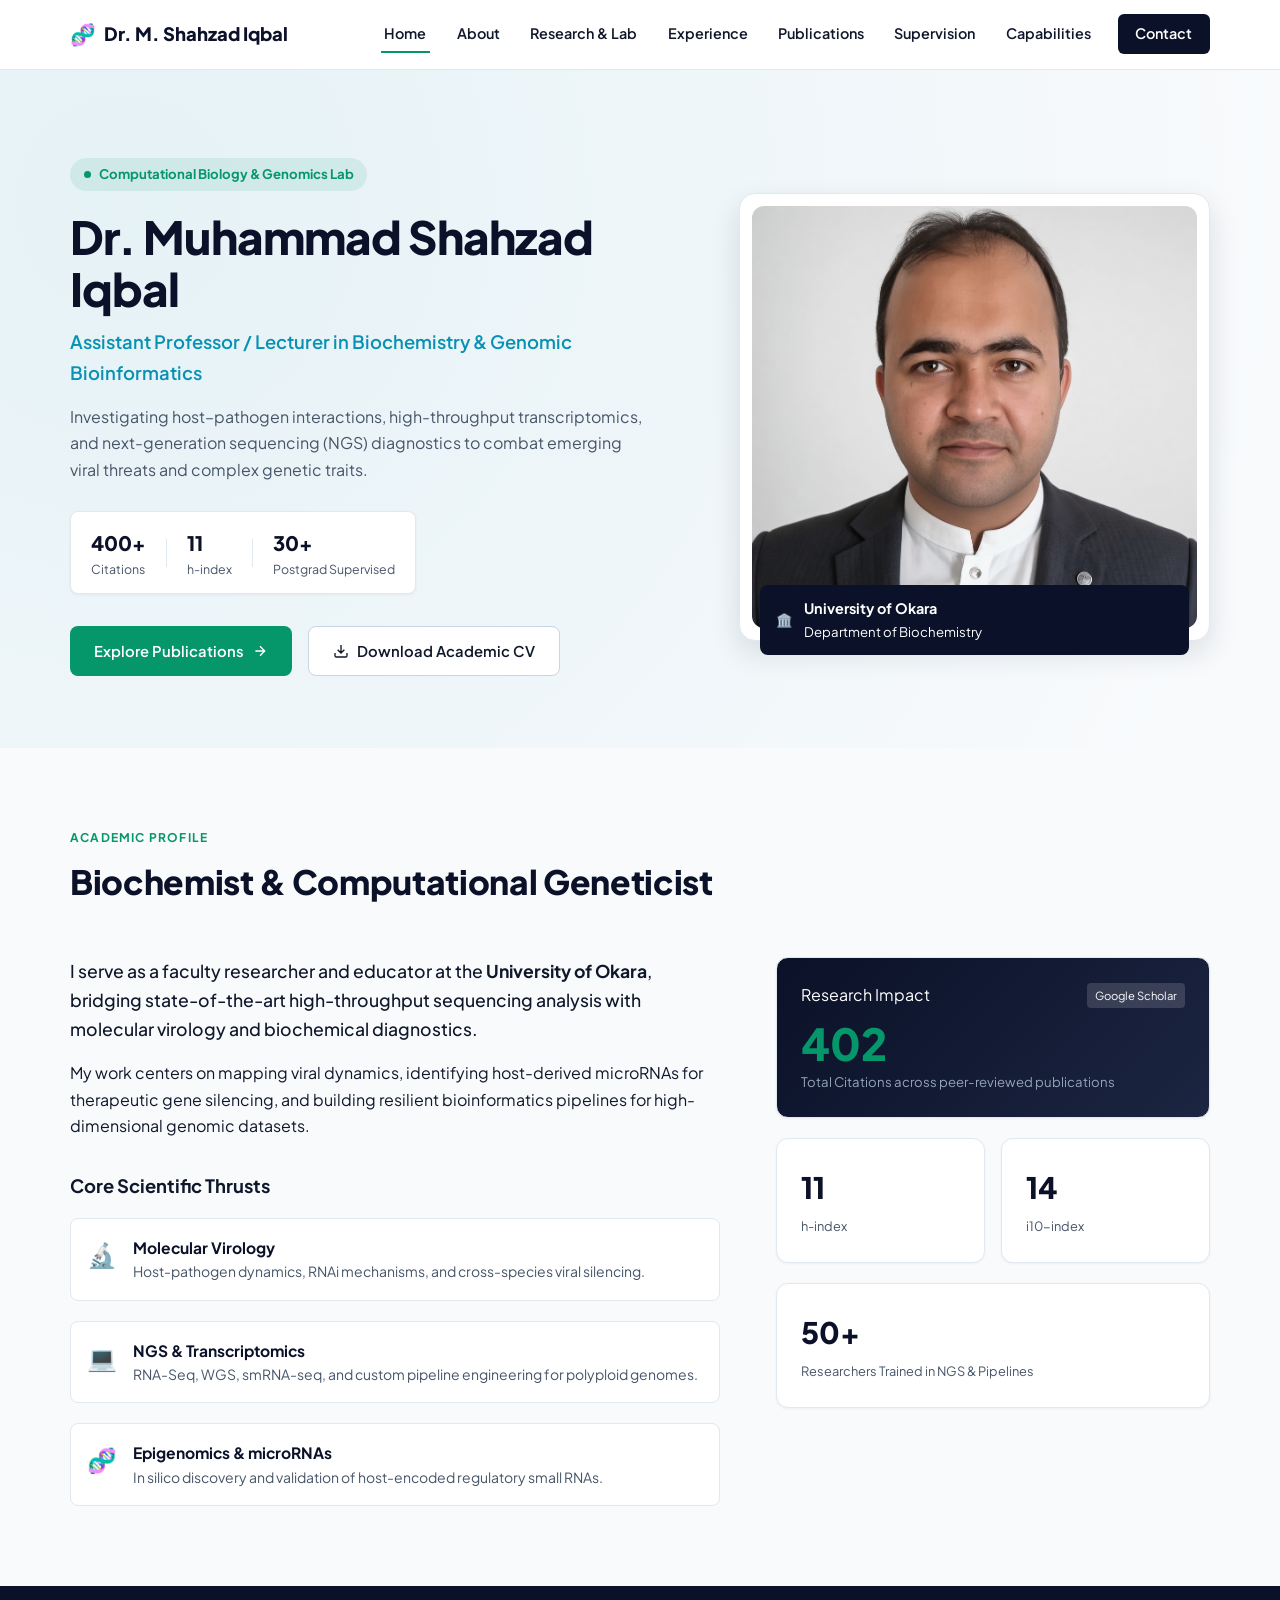
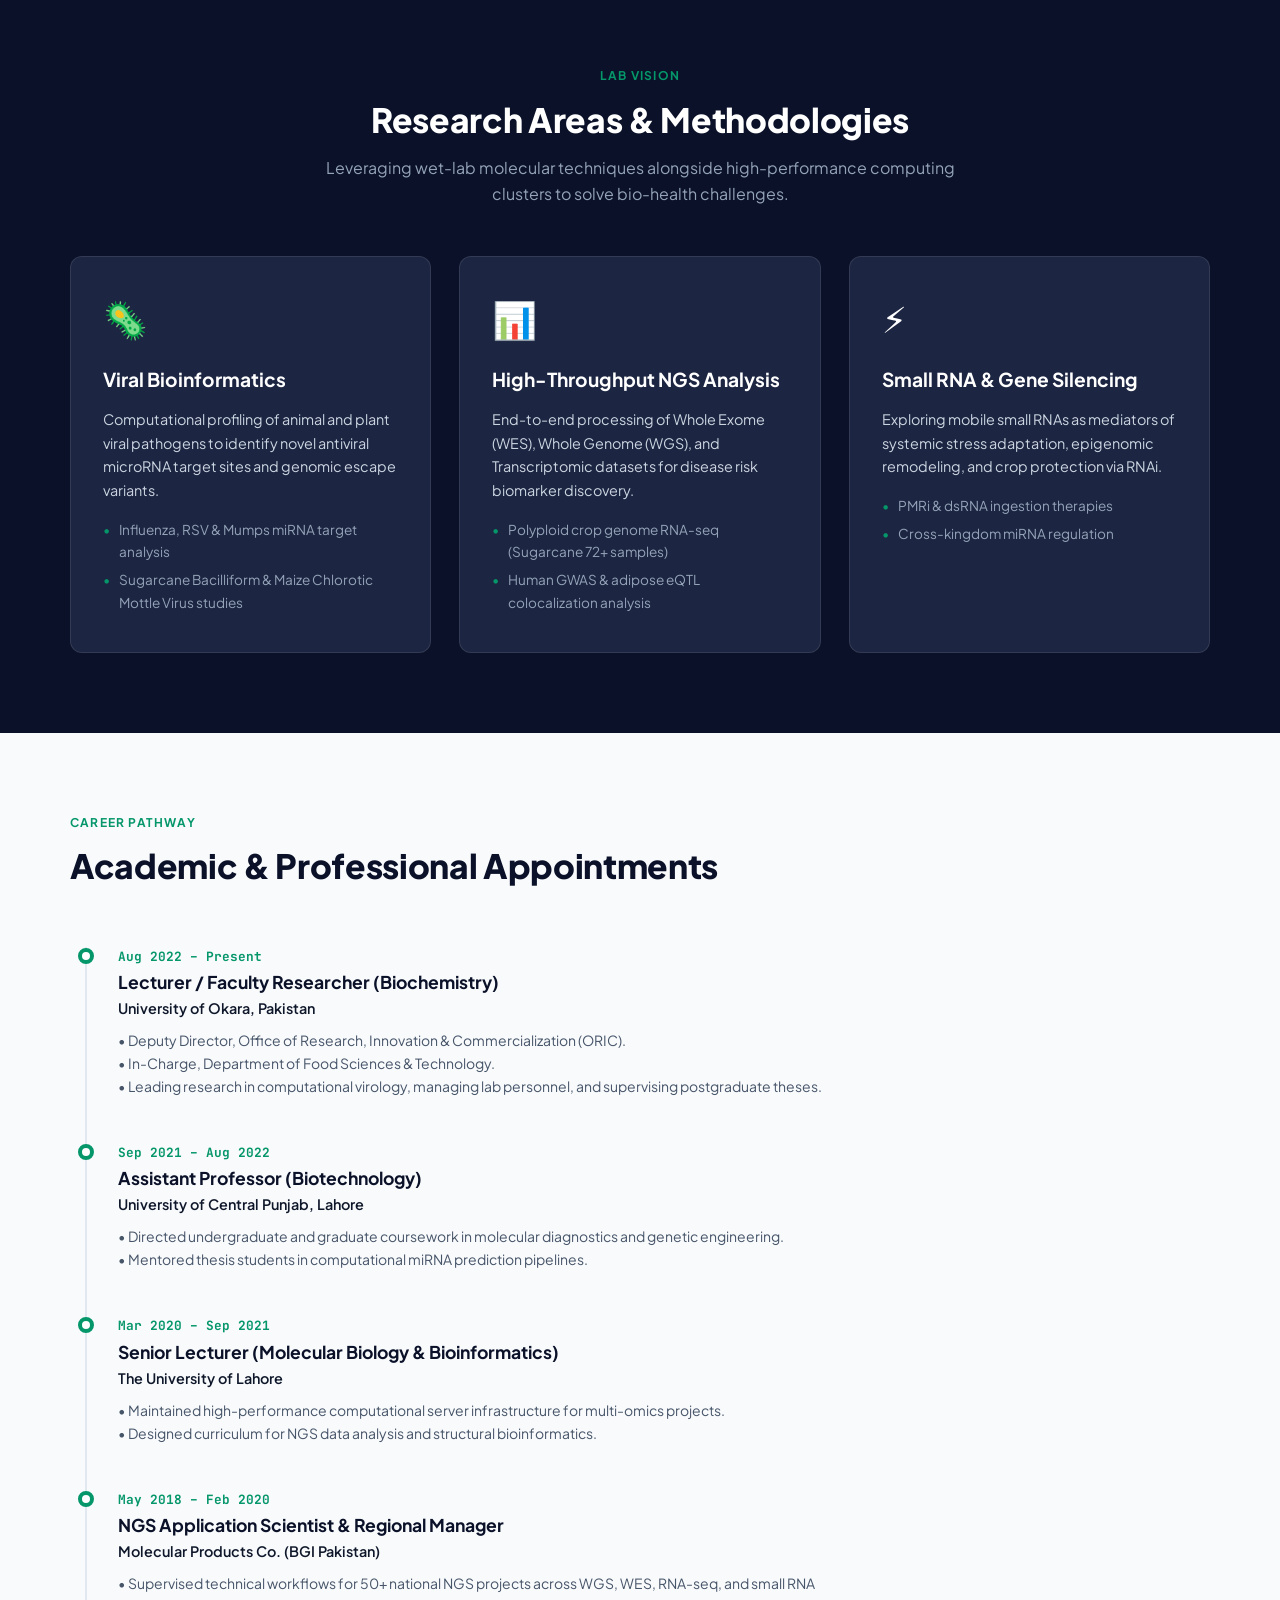
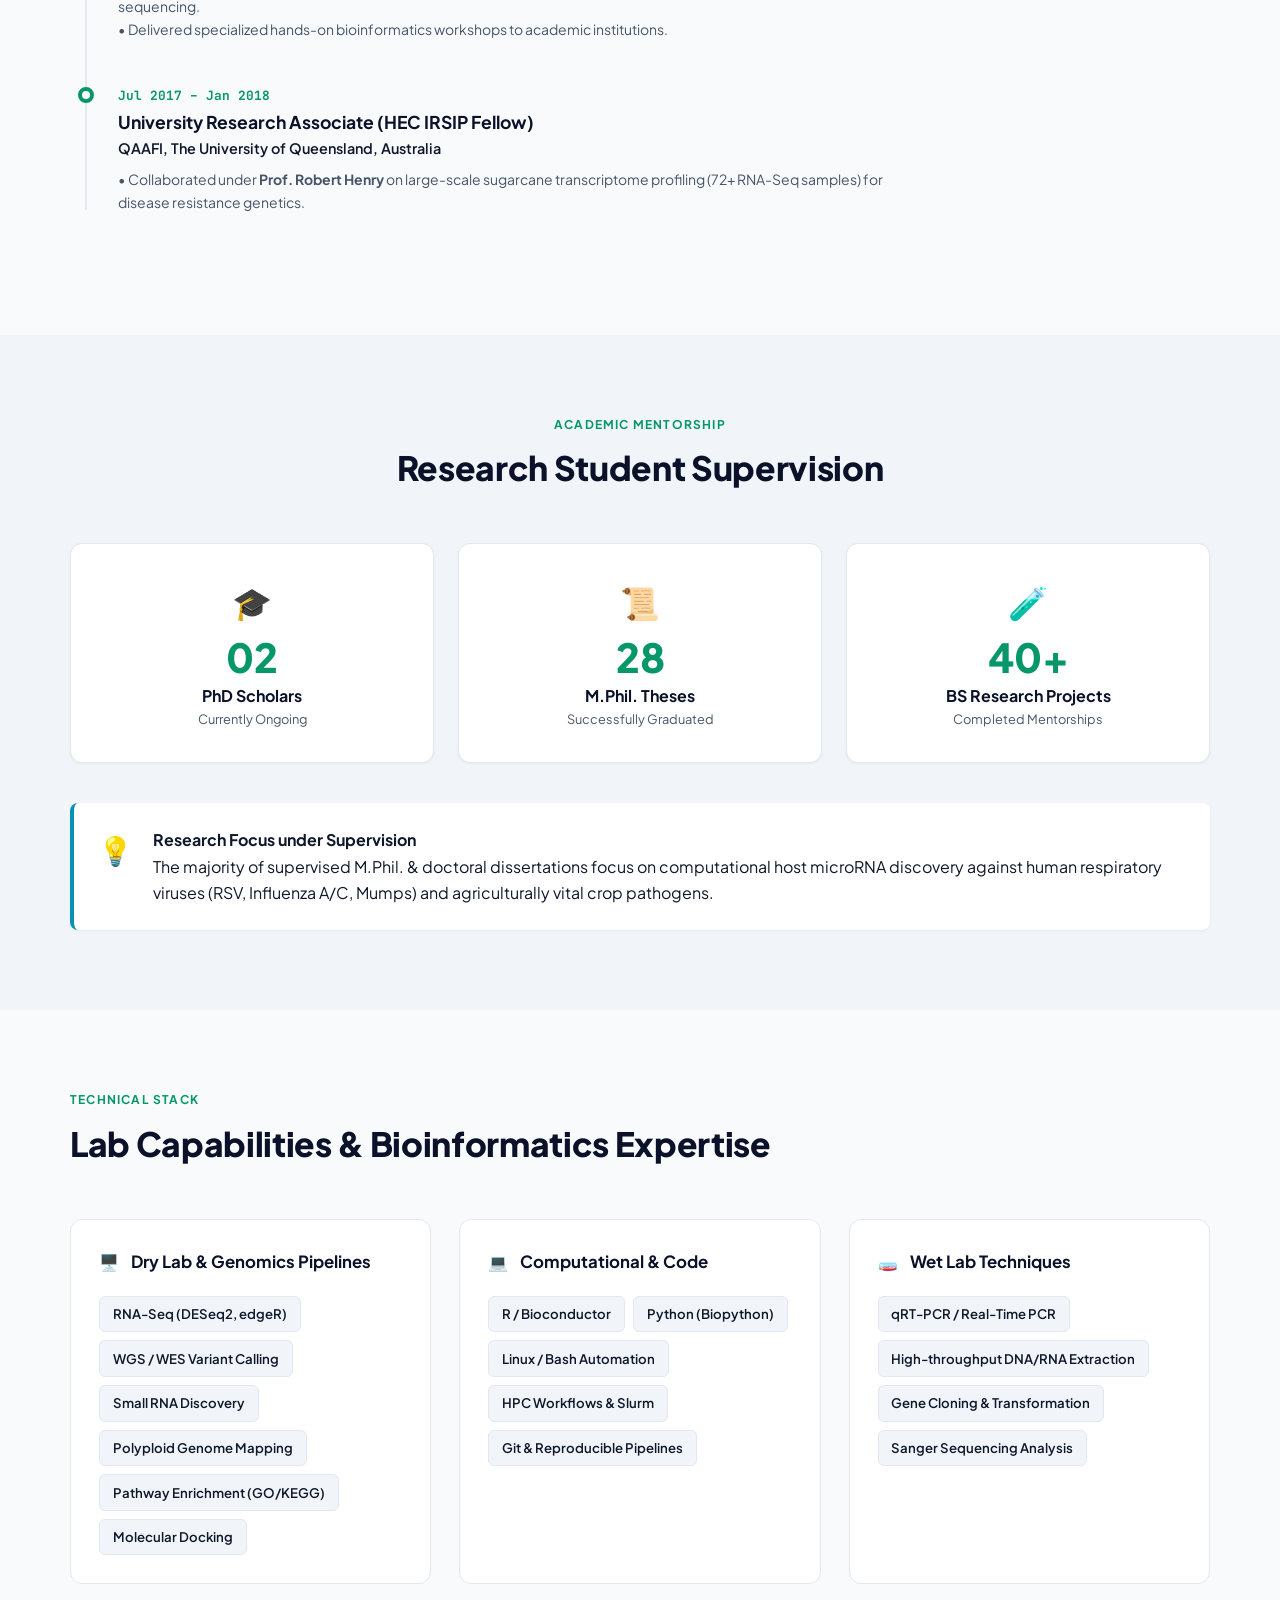
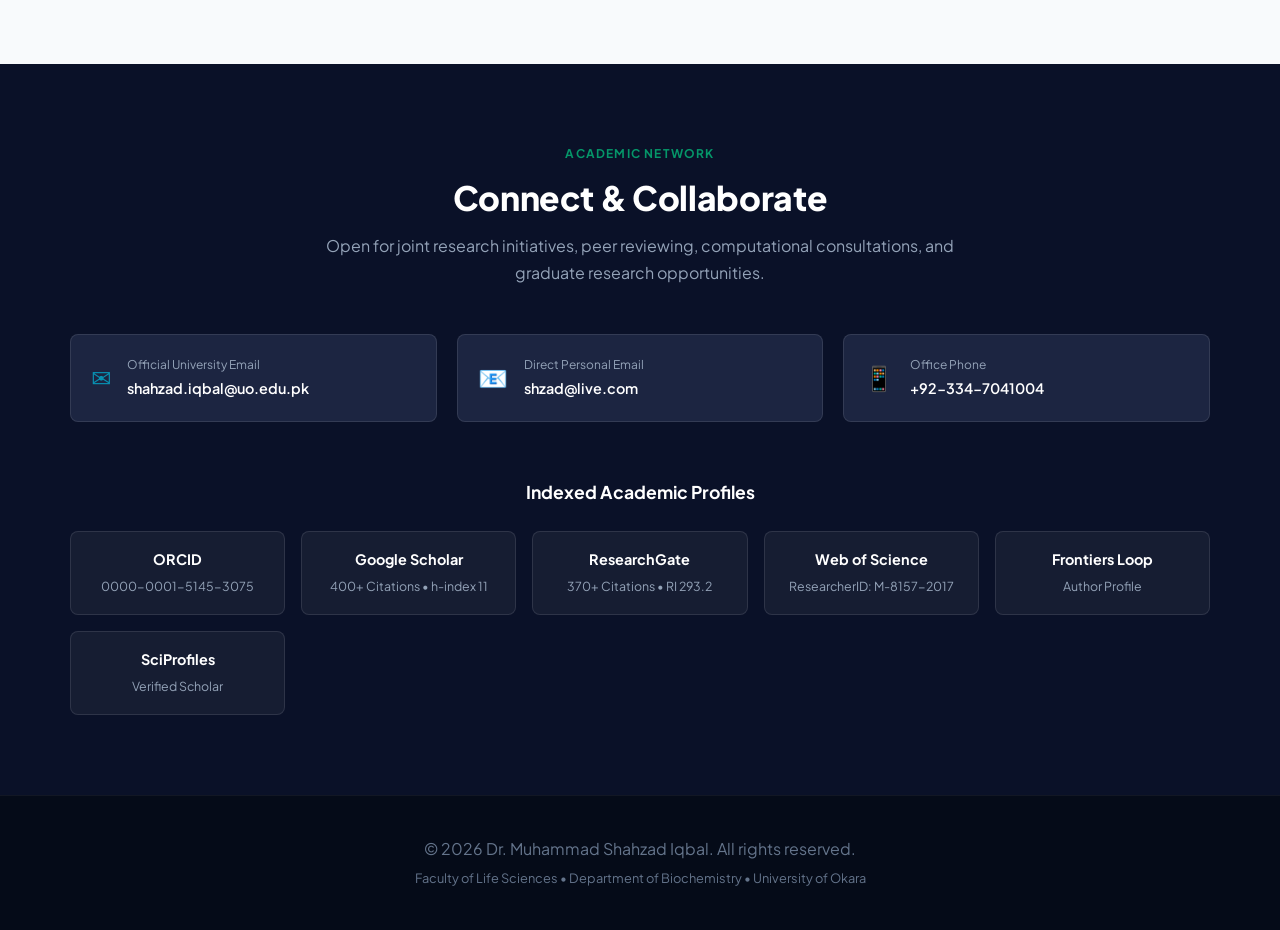
==== commit e94498f4: "Add files via upload" ====
--- a/index.html
+++ b/index.html
@@ -3,58 +3,102 @@
 <head>
     <meta charset="UTF-8">
     <meta name="viewport" content="width=device-width, initial-scale=1.0">
-    <title>Muhammad Shahzad Iqbal | Genomics & NGS Expert | Bioinformatics Researcher</title>
-    <meta name="description" content="Dr. Muhammad Shahzad Iqbal – Lecturer in Biochemistry at University of Okara. Expert in Genomics, NGS, Transcriptomics, Molecular Virology and Host-Pathogen Interactions.">
-    <meta name="keywords" content="Muhammad Shahzad Iqbal, Genomics, NGS Expert, Bioinformatics, Transcriptomics, Molecular Virology, Host-Pathogen Interactions, University of Okara, Assistant Professor">
-    <meta name="author" content="Muhammad Shahzad Iqbal">
-
-    <meta property="og:title" content="Muhammad Shahzad Iqbal | Genomics & NGS Expert">
-    <meta property="og:description" content="Official portfolio of Dr. Muhammad Shahzad Iqbal – Researcher in Genomics, Molecular Virology and Computational Biology.">
+    <title>Dr. Muhammad Shahzad Iqbal | Genomics & Computational Virology Lab</title>
+    <meta name="description" content="Official Academic Portfolio of Dr. Muhammad Shahzad Iqbal – Assistant Professor / Researcher in NGS, Transcriptomics, and Viral Bioinformatics.">
+    <meta name="keywords" content="Muhammad Shahzad Iqbal, Genomics, NGS, Computational Biology, Virology, Host-Pathogen Interactions, University of Okara">
+    <meta name="author" content="Dr. Muhammad Shahzad Iqbal">
+
+    <!-- Open Graph -->
+    <meta property="og:title" content="Dr. Muhammad Shahzad Iqbal | Computational Genomics & Virology">
+    <meta property="og:description" content="Research Portfolio & Lab Page of Dr. Muhammad Shahzad Iqbal – Assistant Professor specializing in NGS & Host-Pathogen Genomics.">
     <meta property="og:type" content="website">
 
     <link rel="stylesheet" href="style.css">
     <link rel="preconnect" href="https://fonts.googleapis.com">
     <link rel="preconnect" href="https://fonts.gstatic.com" crossorigin>
-    <link href="https://fonts.googleapis.com/css2?family=Inter:wght@400;500;600;700&display=swap" rel="stylesheet">
+    <link href="https://fonts.googleapis.com/css2?family=Plus+Jakarta+Sans:wght@400;500;600;700;800&family=JetBrains+Mono:wght@400;500&display=swap" rel="stylesheet">
 </head>
 <body>
 
-    <!-- Navigation -->
+    <!-- Header Navigation -->
     <header class="header">
         <div class="container nav-container">
-            <a href="index.html" class="logo">M. Shahzad Iqbal</a>
+            <a href="index.html" class="logo">
+                <span class="logo-mark">🧬</span>
+                <span class="logo-text">Dr. M. Shahzad Iqbal</span>
+            </a>
             <nav class="nav">
-                <a href="index.html">Home</a>
+                <a href="index.html" class="active">Home</a>
                 <a href="#about">About</a>
+                <a href="#research">Research & Lab</a>
                 <a href="#experience">Experience</a>
-                <a href="#research">Research</a>
                 <a href="publications.html">Publications</a>
                 <a href="#supervision">Supervision</a>
-                <a href="#skills">Skills</a>
-                <a href="#contact">Contact</a>
+                <a href="#skills">Capabilities</a>
+                <a href="#contact" class="nav-cta">Contact</a>
             </nav>
-            <button class="menu-toggle" aria-label="Toggle menu">☰</button>
+            <button class="menu-toggle" aria-label="Toggle navigation menu">
+                <span></span>
+                <span></span>
+                <span></span>
+            </button>
         </div>
     </header>
 
     <!-- Hero Section -->
     <section id="home" class="hero">
+        <div class="hero-bg-overlay"></div>
         <div class="container hero-content">
             <div class="hero-text">
-                <p class="eyebrow">Genomics • NGS • Molecular Virology</p>
-                <h1>Muhammad Shahzad Iqbal, PhD</h1>
-                <p class="subtitle">Lecturer in Biochemistry | NGS Expert | Researcher in Genomics & Viral Bioinformatics</p>
+                <div class="badge">
+                    <span class="badge-dot"></span> Computational Biology & Genomics Lab
+                </div>
+                <h1>Dr. Muhammad Shahzad Iqbal</h1>
+                <p class="subtitle">Assistant Professor / Lecturer in Biochemistry & Genomic Bioinformatics</p>
                 <p class="hero-desc">
-                    Specializing in host–pathogen interactions, high-throughput sequencing analysis, transcriptomics, and computational approaches in molecular virology.
+                    Investigating host–pathogen interactions, high-throughput transcriptomics, and next-generation sequencing (NGS) diagnostics to combat emerging viral threats and complex genetic traits.
                 </p>
+                
+                <div class="hero-stats-strip">
+                    <div class="mini-stat">
+                        <span class="mini-stat-num">400+</span>
+                        <span class="mini-stat-label">Citations</span>
+                    </div>
+                    <div class="mini-stat-divider"></div>
+                    <div class="mini-stat">
+                        <span class="mini-stat-num">11</span>
+                        <span class="mini-stat-label">h-index</span>
+                    </div>
+                    <div class="mini-stat-divider"></div>
+                    <div class="mini-stat">
+                        <span class="mini-stat-num">30+</span>
+                        <span class="mini-stat-label">Postgrad Supervised</span>
+                    </div>
+                </div>
+
                 <div class="hero-buttons">
-                    <a href="publications.html" class="btn btn-primary">View Publications</a>
-                    <a href="assets/CV_Muhammad_Shahzad_Iqbal.pdf" class="btn btn-secondary" download>Download CV</a>
-                    <a href="#contact" class="btn btn-secondary">Get in Touch</a>
-                </div>
-            </div>
-            <div class="hero-image">
-                <img src="assets/profile.png" alt="Dr. Muhammad Shahzad Iqbal" class="profile-img">
+                    <a href="publications.html" class="btn btn-primary">
+                        <span>Explore Publications</span>
+                        <svg width="16" height="16" viewBox="0 0 24 24" fill="none" stroke="currentColor" stroke-width="2"><path d="M5 12h14M12 5l7 7-7 7"/></svg>
+                    </a>
+                    <a href="assets/CV_Muhammad_Shahzad_Iqbal.pdf" class="btn btn-secondary" download>
+                        <svg width="16" height="16" viewBox="0 0 24 24" fill="none" stroke="currentColor" stroke-width="2"><path d="M21 15v4a2 2 0 0 1-2 2H5a2 2 0 0 1-2-2v-4M7 10l5 5 5-5M12 15V3"/></svg>
+                        <span>Download Academic CV</span>
+                    </a>
+                </div>
+            </div>
+
+            <div class="hero-image-wrapper">
+                <div class="hero-card">
+                    <img src="assets/profile.png" alt="Dr. Muhammad Shahzad Iqbal" class="profile-img">
+                    <div class="hero-card-badge">
+                        <span class="institution-icon">🏛️</span>
+                        <div>
+                            <strong>University of Okara</strong>
+                            <span>Department of Biochemistry</span>
+                        </div>
+                    </div>
+                </div>
             </div>
         </div>
     </section>
@@ -62,237 +106,365 @@
     <!-- About Section -->
     <section id="about" class="section">
         <div class="container">
-            <h2 class="section-title">About</h2>
+            <div class="section-header">
+                <span class="section-eyebrow">Academic Profile</span>
+                <h2 class="section-title">Biochemist & Computational Geneticist</h2>
+            </div>
+
             <div class="about-grid">
                 <div class="about-text">
-                    <p>
-                        I am a molecular biologist and bioinformatician currently serving as <strong>Lecturer in Biochemistry</strong> at the 
-                        <a href="https://www.uo.edu.pk/faculty/dr-muhammad-shahzad--iqbal-678417826438dff4d6f32c6f" target="_blank" rel="noopener">University of Okara</a>, Pakistan.
+                    <p class="lead">
+                        I serve as a faculty researcher and educator at the <strong>University of Okara</strong>, bridging state-of-the-art high-throughput sequencing analysis with molecular virology and biochemical diagnostics.
                     </p>
                     <p>
-                        My research focuses on understanding host–pathogen interactions at the molecular and genomic level, with particular emphasis on viral bioinformatics, transcriptomics, and Next-Generation Sequencing (NGS).
+                        My work centers on mapping viral dynamics, identifying host-derived microRNAs for therapeutic gene silencing, and building resilient bioinformatics pipelines for high-dimensional genomic datasets.
                     </p>
 
-                    <h3 class="subsection-title">Research Interests & Specializations</h3>
-                    <ul class="interests-list">
-                        <li>Genomics (host–pathogen interactions)</li>
-                        <li>Molecular Biology & Molecular Virology</li>
-                        <li>Next-Generation Sequencing (NGS) & Transcriptomics</li>
-                        <li>Computational prediction of host-derived microRNAs against viruses</li>
-                        <li>Reproducible bioinformatics pipeline development</li>
-                    </ul>
-                </div>
-                <div class="about-highlights">
-                    <div class="highlight-card">
-                        <span class="number">402</span>
-                        <span class="label">Citations</span>
-                    </div>
-                    <div class="highlight-card">
-                        <span class="number">11</span>
-                        <span class="label">h-index</span>
-                    </div>
-                    <div class="highlight-card">
-                        <span class="number">28</span>
-                        <span class="label">M.Phil. Completed</span>
-                    </div>
-                    <div class="highlight-card">
-                        <span class="number">50+</span>
-                        <span class="label">Researchers Trained in NGS</span>
-                    </div>
-                </div>
-            </div>
-        </div>
-    </section>
-
-    <!-- Experience Section -->
-    <section id="experience" class="section section-alt">
-        <div class="container">
-            <h2 class="section-title">Experience</h2>
+                    <h3 class="subsection-title">Core Scientific Thrusts</h3>
+                    <div class="thrust-grid">
+                        <div class="thrust-item">
+                            <span class="thrust-icon">🔬</span>
+                            <div>
+                                <h4>Molecular Virology</h4>
+                                <p>Host-pathogen dynamics, RNAi mechanisms, and cross-species viral silencing.</p>
+                            </div>
+                        </div>
+                        <div class="thrust-item">
+                            <span class="thrust-icon">💻</span>
+                            <div>
+                                <h4>NGS & Transcriptomics</h4>
+                                <p>RNA-Seq, WGS, smRNA-seq, and custom pipeline engineering for polyploid genomes.</p>
+                            </div>
+                        </div>
+                        <div class="thrust-item">
+                            <span class="thrust-icon">🧬</span>
+                            <div>
+                                <h4>Epigenomics & microRNAs</h4>
+                                <p>In silico discovery and validation of host-encoded regulatory small RNAs.</p>
+                            </div>
+                        </div>
+                    </div>
+                </div>
+
+                <div class="about-metrics-sidebar">
+                    <div class="metric-card highlight">
+                        <div class="metric-header">
+                            <span class="metric-title">Research Impact</span>
+                            <span class="metric-tag">Google Scholar</span>
+                        </div>
+                        <div class="metric-body">
+                            <div class="metric-value">402</div>
+                            <div class="metric-sub">Total Citations across peer-reviewed publications</div>
+                        </div>
+                    </div>
+
+                    <div class="metric-row">
+                        <div class="metric-card">
+                            <span class="metric-number">11</span>
+                            <span class="metric-label">h-index</span>
+                        </div>
+                        <div class="metric-card">
+                            <span class="metric-number">14</span>
+                            <span class="metric-label">i10-index</span>
+                        </div>
+                    </div>
+
+                    <div class="metric-card border-card">
+                        <span class="metric-number">50+</span>
+                        <span class="metric-label">Researchers Trained in NGS & Pipelines</span>
+                    </div>
+                </div>
+            </div>
+        </div>
+    </section>
+
+    <!-- Research Focus -->
+    <section id="research" class="section section-dark">
+        <div class="container">
+            <div class="section-header text-center">
+                <span class="section-eyebrow">Lab Vision</span>
+                <h2 class="section-title">Research Areas & Methodologies</h2>
+                <p class="section-intro">Leveraging wet-lab molecular techniques alongside high-performance computing clusters to solve bio-health challenges.</p>
+            </div>
+            
+            <div class="research-grid">
+                <div class="research-card">
+                    <div class="card-icon">🦠</div>
+                    <h3>Viral Bioinformatics</h3>
+                    <p>Computational profiling of animal and plant viral pathogens to identify novel antiviral microRNA target sites and genomic escape variants.</p>
+                    <ul class="card-list">
+                        <li>Influenza, RSV & Mumps miRNA target analysis</li>
+                        <li>Sugarcane Bacilliform & Maize Chlorotic Mottle Virus studies</li>
+                    </ul>
+                </div>
+
+                <div class="research-card">
+                    <div class="card-icon">📊</div>
+                    <h3>High-Throughput NGS Analysis</h3>
+                    <p>End-to-end processing of Whole Exome (WES), Whole Genome (WGS), and Transcriptomic datasets for disease risk biomarker discovery.</p>
+                    <ul class="card-list">
+                        <li>Polyploid crop genome RNA-seq (Sugarcane 72+ samples)</li>
+                        <li>Human GWAS & adipose eQTL colocalization analysis</li>
+                    </ul>
+                </div>
+
+                <div class="research-card">
+                    <div class="card-icon">⚡</div>
+                    <h3>Small RNA & Gene Silencing</h3>
+                    <p>Exploring mobile small RNAs as mediators of systemic stress adaptation, epigenomic remodeling, and crop protection via RNAi.</p>
+                    <ul class="card-list">
+                        <li>PMRi & dsRNA ingestion therapies</li>
+                        <li>Cross-kingdom miRNA regulation</li>
+                    </ul>
+                </div>
+            </div>
+        </div>
+    </section>
+
+    <!-- Timeline Experience -->
+    <section id="experience" class="section">
+        <div class="container">
+            <div class="section-header">
+                <span class="section-eyebrow">Career Pathway</span>
+                <h2 class="section-title">Academic & Professional Appointments</h2>
+            </div>
+
             <div class="timeline">
                 <div class="timeline-item">
                     <div class="timeline-marker"></div>
                     <div class="timeline-content">
-                        <h3>Lecturer (Biochemistry)</h3>
-                        <p class="meta">University of Okara, Pakistan • Aug 2022 – Present</p>
-                        <p>Deputy Director (ORIC) • In-Charge, Department of Food Sciences & Technology • Supervising PhD and postgraduate students.</p>
-                    </div>
-                </div>
+                        <span class="timeline-date">Aug 2022 – Present</span>
+                        <h3>Lecturer / Faculty Researcher (Biochemistry)</h3>
+                        <p class="timeline-org">University of Okara, Pakistan</p>
+                        <p class="timeline-details">
+                            • Deputy Director, Office of Research, Innovation & Commercialization (ORIC).<br>
+                            • In-Charge, Department of Food Sciences & Technology.<br>
+                            • Leading research in computational virology, managing lab personnel, and supervising postgraduate theses.
+                        </p>
+                    </div>
+                </div>
+
                 <div class="timeline-item">
                     <div class="timeline-marker"></div>
                     <div class="timeline-content">
+                        <span class="timeline-date">Sep 2021 – Aug 2022</span>
                         <h3>Assistant Professor (Biotechnology)</h3>
-                        <p class="meta">University of Central Punjab • Sep 2021 – Aug 2022</p>
-                        <p>Research supervision and teaching in genetic engineering and molecular diagnostics.</p>
-                    </div>
-                </div>
+                        <p class="timeline-org">University of Central Punjab, Lahore</p>
+                        <p class="timeline-details">
+                            • Directed undergraduate and graduate coursework in molecular diagnostics and genetic engineering.<br>
+                            • Mentored thesis students in computational miRNA prediction pipelines.
+                        </p>
+                    </div>
+                </div>
+
                 <div class="timeline-item">
                     <div class="timeline-marker"></div>
                     <div class="timeline-content">
+                        <span class="timeline-date">Mar 2020 – Sep 2021</span>
                         <h3>Senior Lecturer (Molecular Biology & Bioinformatics)</h3>
-                        <p class="meta">The University of Lahore • Mar 2020 – Sep 2021</p>
-                        <p>Managed computational server for genomics research. Taught bioinformatics and NGS.</p>
-                    </div>
-                </div>
+                        <p class="timeline-org">The University of Lahore</p>
+                        <p class="timeline-details">
+                            • Maintained high-performance computational server infrastructure for multi-omics projects.<br>
+                            • Designed curriculum for NGS data analysis and structural bioinformatics.
+                        </p>
+                    </div>
+                </div>
+
                 <div class="timeline-item">
                     <div class="timeline-marker"></div>
                     <div class="timeline-content">
-                        <h3>NGS Application Scientist / Regional Manager</h3>
-                        <p class="meta">Molecular Products Co. (BGI Pakistan) • May 2018 – Feb 2020</p>
-                        <p>Analyzed 50+ NGS projects (WGS, WES, RNA-seq, smRNA-seq). Developed pipelines and trained researchers.</p>
-                    </div>
-                </div>
+                        <span class="timeline-date">May 2018 – Feb 2020</span>
+                        <h3>NGS Application Scientist & Regional Manager</h3>
+                        <p class="timeline-org">Molecular Products Co. (BGI Pakistan)</p>
+                        <p class="timeline-details">
+                            • Supervised technical workflows for 50+ national NGS projects across WGS, WES, RNA-seq, and small RNA sequencing.<br>
+                            • Delivered specialized hands-on bioinformatics workshops to academic institutions.
+                        </p>
+                    </div>
+                </div>
+
                 <div class="timeline-item">
                     <div class="timeline-marker"></div>
                     <div class="timeline-content">
-                        <h3>University Research Associate (IRSIP Fellow)</h3>
-                        <p class="meta">
-                            QAAFI, The University of Queensland, Australia • Jul 2017 – Jan 2018<br>
-                            Supervisor: <a href="https://about.uq.edu.au/experts/1005" target="_blank" rel="noopener">Prof. Robert Henry</a>
+                        <span class="timeline-date">Jul 2017 – Jan 2018</span>
+                        <h3>University Research Associate (HEC IRSIP Fellow)</h3>
+                        <p class="timeline-org">QAAFI, The University of Queensland, Australia</p>
+                        <p class="timeline-details">
+                            • Collaborated under <strong>Prof. Robert Henry</strong> on large-scale sugarcane transcriptome profiling (72+ RNA-Seq samples) for disease resistance genetics.
                         </p>
-                        <p>Sugarcane RNA-Seq analysis (72+ samples) for red rot responsive genes.</p>
-                    </div>
-                </div>
-            </div>
-        </div>
-    </section>
-
-    <!-- Research Section -->
-    <section id="research" class="section">
-        <div class="container">
-            <h2 class="section-title">Research Focus</h2>
-            <p class="section-intro">My research integrates experimental molecular biology with computational genomics to understand host–pathogen interactions and viral dynamics.</p>
-            
-            <div class="research-areas">
-                <div class="area-card">Genomics (Host–Pathogen Interactions)</div>
-                <div class="area-card">Molecular Virology</div>
-                <div class="area-card">NGS & Transcriptomics</div>
-                <div class="area-card">Host-derived microRNA Prediction</div>
-            </div>
-        </div>
-    </section>
-
-    <!-- Supervision Section -->
+                    </div>
+                </div>
+            </div>
+        </div>
+    </section>
+
+    <!-- Supervision & Mentorship -->
     <section id="supervision" class="section section-alt">
         <div class="container">
-            <h2 class="section-title">Research Supervision</h2>
+            <div class="section-header text-center">
+                <span class="section-eyebrow">Academic Mentorship</span>
+                <h2 class="section-title">Research Student Supervision</h2>
+            </div>
+
             <div class="supervision-stats">
-                <div class="stat-box">
-                    <span class="stat-number">2</span>
-                    <span class="stat-label">PhD Students (Ongoing)</span>
-                </div>
-                <div class="stat-box">
-                    <span class="stat-number">28</span>
-                    <span class="stat-label">M.Phil. Students (Completed)</span>
-                </div>
-                <div class="stat-box">
-                    <span class="stat-number">40+</span>
-                    <span class="stat-label">BS Students Supervised</span>
-                </div>
-            </div>
-            <p class="supervision-note">
-                Majority of M.Phil. projects focused on computational prediction of human-derived microRNAs against a wide range of human and plant viruses.
-            </p>
-        </div>
-    </section>
-
-    <!-- Skills Section -->
+                <div class="stat-card">
+                    <div class="stat-icon">🎓</div>
+                    <div class="stat-number">02</div>
+                    <div class="stat-title">PhD Scholars</div>
+                    <div class="stat-sub">Currently Ongoing</div>
+                </div>
+
+                <div class="stat-card">
+                    <div class="stat-icon">📜</div>
+                    <div class="stat-number">28</div>
+                    <div class="stat-title">M.Phil. Theses</div>
+                    <div class="stat-sub">Successfully Graduated</div>
+                </div>
+
+                <div class="stat-card">
+                    <div class="stat-icon">🧪</div>
+                    <div class="stat-number">40+</div>
+                    <div class="stat-title">BS Research Projects</div>
+                    <div class="stat-sub">Completed Mentorships</div>
+                </div>
+            </div>
+
+            <div class="supervision-callout">
+                <div class="callout-icon">💡</div>
+                <div class="callout-content">
+                    <h4>Research Focus under Supervision</h4>
+                    <p>The majority of supervised M.Phil. & doctoral dissertations focus on computational host microRNA discovery against human respiratory viruses (RSV, Influenza A/C, Mumps) and agriculturally vital crop pathogens.</p>
+                </div>
+            </div>
+        </div>
+    </section>
+
+    <!-- Technical Skills & Capabilities -->
     <section id="skills" class="section">
         <div class="container">
-            <h2 class="section-title">Skills & Expertise</h2>
-            <div class="skills-grid">
-                <div class="skill-category">
-                    <h3>NGS & Bioinformatics</h3>
-                    <ul>
-                        <li>RNA-Seq pipelines (EdgeR, DESeq2)</li>
-                        <li>WGS / WES Analysis</li>
-                        <li>Virus detection in RNA-seq</li>
-                        <li>Differential Expression & Variant Calling</li>
-                        <li>GO & KEGG Pathway Analysis</li>
-                        <li>Custom pipelines for polyploid genomes</li>
-                    </ul>
-                </div>
-                <div class="skill-category">
-                    <h3>Programming & Computing</h3>
-                    <ul>
-                        <li>R (Advanced)</li>
-                        <li>Python</li>
-                        <li>Linux & HPC Clusters</li>
-                        <li>Reproducible Pipeline Development</li>
-                    </ul>
-                </div>
-                <div class="skill-category">
-                    <h3>Molecular Biology</h3>
-                    <ul>
-                        <li>qRT-PCR and advanced PCR techniques</li>
-                        <li>DNA / RNA Extraction</li>
+            <div class="section-header">
+                <span class="section-eyebrow">Technical Stack</span>
+                <h2 class="section-title">Lab Capabilities & Bioinformatics Expertise</h2>
+            </div>
+
+            <div class="skills-wrapper">
+                <div class="skill-group">
+                    <div class="skill-header">
+                        <span class="skill-icon">🖥️</span>
+                        <h3>Dry Lab & Genomics Pipelines</h3>
+                    </div>
+                    <ul class="pill-list">
+                        <li>RNA-Seq (DESeq2, edgeR)</li>
+                        <li>WGS / WES Variant Calling</li>
+                        <li>Small RNA Discovery</li>
+                        <li>Polyploid Genome Mapping</li>
+                        <li>Pathway Enrichment (GO/KEGG)</li>
+                        <li>Molecular Docking</li>
+                    </ul>
+                </div>
+
+                <div class="skill-group">
+                    <div class="skill-header">
+                        <span class="skill-icon">💻</span>
+                        <h3>Computational & Code</h3>
+                    </div>
+                    <ul class="pill-list">
+                        <li>R / Bioconductor</li>
+                        <li>Python (Biopython)</li>
+                        <li>Linux / Bash Automation</li>
+                        <li>HPC Workflows & Slurm</li>
+                        <li>Git & Reproducible Pipelines</li>
+                    </ul>
+                </div>
+
+                <div class="skill-group">
+                    <div class="skill-header">
+                        <span class="skill-icon">🧫</span>
+                        <h3>Wet Lab Techniques</h3>
+                    </div>
+                    <ul class="pill-list">
+                        <li>qRT-PCR / Real-Time PCR</li>
+                        <li>High-throughput DNA/RNA Extraction</li>
                         <li>Gene Cloning & Transformation</li>
-                        <li>Sanger Sequencing</li>
-                    </ul>
-                </div>
-            </div>
-        </div>
-    </section>
-
-    <!-- Contact + Academic Profiles -->
-    <section id="contact" class="section section-alt">
-        <div class="container">
-            <h2 class="section-title">Get in Touch</h2>
-            <p class="contact-intro">Open to academic collaborations, research discussions, and opportunities in genomics & bioinformatics.</p>
-            
-            <div class="contact-grid">
-                <a href="mailto:shahzad.iqbal@uo.edu.pk" class="contact-card">
-                    <strong>University Email</strong><br>
-                    shahzad.iqbal@uo.edu.pk
+                        <li>Sanger Sequencing Analysis</li>
+                    </ul>
+                </div>
+            </div>
+        </div>
+    </section>
+
+    <!-- Contact & Academic Profiles -->
+    <section id="contact" class="section section-dark">
+        <div class="container">
+            <div class="section-header text-center">
+                <span class="section-eyebrow">Academic Network</span>
+                <h2 class="section-title">Connect & Collaborate</h2>
+                <p class="section-intro">Open for joint research initiatives, peer reviewing, computational consultations, and graduate research opportunities.</p>
+            </div>
+
+            <div class="contact-cards-grid">
+                <a href="mailto:shahzad.iqbal@uo.edu.pk" class="contact-box">
+                    <div class="box-icon">✉️</div>
+                    <div class="box-content">
+                        <span class="box-label">Official University Email</span>
+                        <span class="box-value">shahzad.iqbal@uo.edu.pk</span>
+                    </div>
                 </a>
-                <a href="mailto:shzad@live.com" class="contact-card">
-                    <strong>Personal Email</strong><br>
-                    shzad@live.com
+
+                <a href="mailto:shzad@live.com" class="contact-box">
+                    <div class="box-icon">📧</div>
+                    <div class="box-content">
+                        <span class="box-label">Direct Personal Email</span>
+                        <span class="box-value">shzad@live.com</span>
+                    </div>
                 </a>
-                <a href="tel:+923347041004" class="contact-card">
-                    <strong>Phone</strong><br>
-                    +92-334-7041004
+
+                <a href="tel:+923347041004" class="contact-box">
+                    <div class="box-icon">📱</div>
+                    <div class="box-content">
+                        <span class="box-label">Office Phone</span>
+                        <span class="box-value">+92-334-7041004</span>
+                    </div>
                 </a>
-                <a href="https://www.uo.edu.pk/faculty/dr-muhammad-shahzad--iqbal-678417826438dff4d6f32c6f" target="_blank" rel="noopener" class="contact-card">
-                    <strong>University Profile</strong><br>
-                    Official Faculty Page
-                </a>
-            </div>
-
-            <!-- Academic Profiles -->
-            <h3 class="subsection-title" style="text-align:center; margin-top: 3.5rem; margin-bottom: 1.5rem;">Academic Profiles</h3>
-            <div class="profiles-grid">
-                <a href="https://orcid.org/0000-0001-5145-3075" target="_blank" rel="noopener" class="profile-card">
-                    <strong>ORCID</strong><br>
-                    0000-0001-5145-3075
-                </a>
-                <a href="https://scholar.google.com/citations?user=-gzVrr4AAAAJ" target="_blank" rel="noopener" class="profile-card">
-                    <strong>Google Scholar</strong><br>
-                    402 Citations • h-index 11
-                </a>
-                <a href="https://www.researchgate.net/profile/Muhammad-Shahzad-Iqbal" target="_blank" rel="noopener" class="profile-card">
-                    <strong>ResearchGate</strong><br>
-                    379 Citations • RI Score 293.2
-                </a>
-                <a href="https://www.webofscience.com/wos/author/record/M-8157-2017" target="_blank" rel="noopener" class="profile-card">
-                    <strong>Web of Science</strong><br>
-                    ResearcherID: M-8157-2017
-                </a>
-                <a href="https://loop.frontiersin.org/people/274010/overview" target="_blank" rel="noopener" class="profile-card">
-                    <strong>Loop (Frontiers)</strong><br>
-                    Profile
-                </a>
-                <a href="https://sciprofiles.com/profile/311476" target="_blank" rel="noopener" class="profile-card">
-                    <strong>SciProfiles</strong><br>
-                    Profile
-                </a>
+            </div>
+
+            <div class="academic-portals">
+                <h3>Indexed Academic Profiles</h3>
+                <div class="portals-grid">
+                    <a href="https://orcid.org/0000-0001-5145-3075" target="_blank" rel="noopener" class="portal-card">
+                        <span class="portal-name">ORCID</span>
+                        <span class="portal-id">0000-0001-5145-3075</span>
+                    </a>
+                    <a href="https://scholar.google.com/citations?user=-gzVrr4AAAAJ" target="_blank" rel="noopener" class="portal-card">
+                        <span class="portal-name">Google Scholar</span>
+                        <span class="portal-id">400+ Citations • h-index 11</span>
+                    </a>
+                    <a href="https://www.researchgate.net/profile/Muhammad-Shahzad-Iqbal" target="_blank" rel="noopener" class="portal-card">
+                        <span class="portal-name">ResearchGate</span>
+                        <span class="portal-id">370+ Citations • RI 293.2</span>
+                    </a>
+                    <a href="https://www.webofscience.com/wos/author/record/M-8157-2017" target="_blank" rel="noopener" class="portal-card">
+                        <span class="portal-name">Web of Science</span>
+                        <span class="portal-id">ResearcherID: M-8157-2017</span>
+                    </a>
+                    <a href="https://loop.frontiersin.org/people/274010/overview" target="_blank" rel="noopener" class="portal-card">
+                        <span class="portal-name">Frontiers Loop</span>
+                        <span class="portal-id">Author Profile</span>
+                    </a>
+                    <a href="https://sciprofiles.com/profile/311476" target="_blank" rel="noopener" class="portal-card">
+                        <span class="portal-name">SciProfiles</span>
+                        <span class="portal-id">Verified Scholar</span>
+                    </a>
+                </div>
             </div>
         </div>
     </section>
 
     <!-- Footer -->
     <footer class="footer">
-        <div class="container">
-            <p>© 2026 Muhammad Shahzad Iqbal. All rights reserved.</p>
+        <div class="container footer-content">
+            <p>© 2026 Dr. Muhammad Shahzad Iqbal. All rights reserved.</p>
+            <p class="footer-sub">Faculty of Life Sciences • Department of Biochemistry • University of Okara</p>
         </div>
     </footer>
 
--- a/style.css
+++ b/style.css
@@ -1,29 +1,36 @@
-/* ========================================
-   Modern Academic Portfolio - Complete Style Sheet
-   Muhammad Shahzad Iqbal
-======================================== */
+/* ==========================================================================
+   Modern Academic PI Portfolio Theme
+   Target: Dr. Muhammad Shahzad Iqbal (Assistant Professor)
+   Colors: Deep Navy (Slate), Emerald Accent, Clean White Surfaces
+   ========================================================================== */
 
 :root {
-    /* Color System */
-    --primary: #0f172a;
-    --accent: #0284c7;
-    --accent-hover: #0369a1;
-    --background: #f8fafc;
+    /* Color Palette */
+    --primary: #0a1128;
+    --primary-light: #1c2541;
+    --accent: #059669; /* Bio Emerald Green */
+    --accent-hover: #047857;
+    --accent-cyan: #0891b2;
+    --bg-main: #f8fafc;
+    --bg-alt: #f1f5f9;
     --surface: #ffffff;
-    --text: #1e293b;
-    --text-muted: #64748b;
-    --border: #e2e8f0;
-    --section-alt: #f1f5f9;
+    --text-dark: #0f172a;
+    --text-muted: #475569;
+    --border-light: #e2e8f0;
+    --border-subtle: #cbd5e1;
 
     /* Typography */
-    --font-main: 'Inter', system-ui, -apple-system, BlinkMacSystemFont, sans-serif;
-
-    /* Spacing */
-    --container-width: 1100px;
-    --section-padding: 5rem 0;
-}
-
-/* ========== Reset & Base ========== */
+    --font-heading: 'Plus Jakarta Sans', system-ui, -apple-system, sans-serif;
+    --font-mono: 'JetBrains Mono', monospace;
+
+    /* Transitions & Shadows */
+    --transition: all 0.25s cubic-bezier(0.4, 0, 0.2, 1);
+    --shadow-sm: 0 1px 3px rgba(0, 0, 0, 0.05);
+    --shadow-md: 0 4px 12px rgba(15, 23, 42, 0.08);
+    --shadow-lg: 0 12px 30px rgba(15, 23, 42, 0.12);
+}
+
+/* Reset & Global Options */
 *, *::before, *::after {
     margin: 0;
     padding: 0;
@@ -35,43 +42,39 @@
 }
 
 body {
-    font-family: var(--font-main);
-    background-color: var(--background);
-    color: var(--text);
-    line-height: 1.6;
+    font-family: var(--font-heading);
+    background-color: var(--bg-main);
+    color: var(--text-dark);
+    line-height: 1.65;
     font-size: 16px;
-}
-
-img {
-    max-width: 100%;
-    display: block;
-}
-
-a {
-    color: var(--accent);
-    text-decoration: none;
-    transition: color 0.2s ease;
-}
-
-a:hover {
-    color: var(--accent-hover);
+    -webkit-font-smoothing: antialiased;
 }
 
 .container {
     width: 90%;
-    max-width: var(--container-width);
+    max-width: 1140px;
     margin: 0 auto;
 }
 
-/* ========== Header / Navigation ========== */
+a {
+    color: var(--accent-cyan);
+    text-decoration: none;
+    transition: var(--transition);
+}
+
+a:hover {
+    color: var(--accent);
+}
+
+/* Header & Nav */
 .header {
     position: sticky;
     top: 0;
-    background: rgba(255, 255, 255, 0.95);
-    backdrop-filter: blur(10px);
-    border-bottom: 1px solid var(--border);
+    background: rgba(255, 255, 255, 0.92);
+    backdrop-filter: blur(12px);
+    border-bottom: 1px solid var(--border-light);
     z-index: 1000;
-    padding: 1rem 0;
+    padding: 0.9rem 0;
 }
 
 .nav-container {
@@ -81,76 +84,166 @@
 }
 
 .logo {
-    font-weight: 700;
-    font-size: 1.25rem;
-    color: var(--primary);
+    display: flex;
+    align-items: center;
+    gap: 0.5rem;
+    font-weight: 800;
+    font-size: 1.15rem;
+    color: var(--primary);
+}
+
+.logo-mark {
+    font-size: 1.3rem;
 }
 
 .nav {
     display: flex;
-    gap: 1.75rem;
+    align-items: center;
+    gap: 1.5rem;
 }
 
 .nav a {
-    color: var(--text);
-    font-weight: 500;
-    font-size: 0.95rem;
-}
-
-.nav a:hover {
-    color: var(--accent);
+    color: var(--text-dark);
+    font-weight: 600;
+    font-size: 0.9rem;
+    padding: 0.4rem 0.2rem;
+    position: relative;
+}
+
+.nav a::after {
+    content: '';
+    position: absolute;
+    bottom: 0;
+    left: 0;
+    width: 0;
+    height: 2px;
+    background: var(--accent);
+    transition: var(--transition);
+}
+
+.nav a:hover::after,
+.nav a.active::after {
+    width: 100%;
+}
+
+.nav-cta {
+    background: var(--primary);
+    color: white !important;
+    padding: 0.5rem 1.1rem !important;
+    border-radius: 0.375rem;
+}
+
+.nav-cta::after {
+    display: none !important;
+}
+
+.nav-cta:hover {
+    background: var(--accent);
 }
 
 .menu-toggle {
     display: none;
     background: none;
     border: none;
-    font-size: 1.5rem;
     cursor: pointer;
-    color: var(--primary);
-}
-
-/* ========== Hero Section ========== */
+    flex-direction: column;
+    gap: 5px;
+}
+
+.menu-toggle span {
+    width: 24px;
+    height: 2px;
+    background: var(--primary);
+    transition: var(--transition);
+}
+
+/* Hero Section */
 .hero {
-    padding: 6rem 0 5rem;
-    background: linear-gradient(135deg, #f8fafc 0%, #e0f2fe 100%);
+    position: relative;
+    padding: 5.5rem 0 4.5rem;
+    background: radial-gradient(circle at 10% 20%, rgba(8, 145, 178, 0.08) 0%, rgba(248, 250, 252, 1) 90%);
+    overflow: hidden;
 }
 
 .hero-content {
     display: grid;
-    grid-template-columns: 1.4fr 1fr;
-    gap: 3rem;
-    align-items: center;
-}
-
-.eyebrow {
-    text-transform: uppercase;
-    letter-spacing: 0.08em;
-    font-size: 0.85rem;
+    grid-template-columns: 1.3fr 1fr;
+    gap: 3.5rem;
+    align-items: center;
+}
+
+.badge {
+    display: inline-flex;
+    align-items: center;
+    gap: 0.5rem;
+    background: rgba(5, 150, 105, 0.1);
+    color: var(--accent);
+    font-size: 0.825rem;
+    font-weight: 700;
+    padding: 0.35rem 0.85rem;
+    border-radius: 2rem;
+    margin-bottom: 1.25rem;
+}
+
+.badge-dot {
+    width: 7px;
+    height: 7px;
+    background: var(--accent);
+    border-radius: 50%;
+}
+
+.hero h1 {
+    font-size: 2.85rem;
+    font-weight: 800;
+    color: var(--primary);
+    line-height: 1.15;
+    margin-bottom: 0.75rem;
+    letter-spacing: -0.02em;
+}
+
+.subtitle {
+    font-size: 1.15rem;
     font-weight: 600;
-    color: var(--accent);
-    margin-bottom: 0.75rem;
-}
-
-.hero h1 {
-    font-size: 2.75rem;
-    font-weight: 700;
-    color: var(--primary);
-    line-height: 1.2;
-    margin-bottom: 0.75rem;
-}
-
-.subtitle {
-    font-size: 1.2rem;
-    font-weight: 500;
-    color: var(--text);
-    margin-bottom: 1.25rem;
+    color: var(--accent-cyan);
+    margin-bottom: 1rem;
 }
 
 .hero-desc {
     color: var(--text-muted);
+    font-size: 1rem;
+    margin-bottom: 1.75rem;
+    max-width: 580px;
+}
+
+.hero-stats-strip {
+    display: flex;
+    align-items: center;
+    gap: 1.25rem;
+    background: var(--surface);
+    padding: 0.85rem 1.25rem;
+    border-radius: 0.5rem;
+    border: 1px solid var(--border-light);
+    box-shadow: var(--shadow-sm);
     margin-bottom: 2rem;
-    max-width: 540px;
+    width: fit-content;
+}
+
+.mini-stat-num {
+    font-weight: 800;
+    font-size: 1.25rem;
+    color: var(--primary);
+}
+
+.mini-stat-label {
+    font-size: 0.775rem;
+    color: var(--text-muted);
+    display: block;
+}
+
+.mini-stat-divider {
+    width: 1px;
+    height: 28px;
+    background: var(--border-light);
 }
 
 .hero-buttons {
@@ -159,154 +252,322 @@
     flex-wrap: wrap;
 }
 
+.btn {
+    display: inline-flex;
+    align-items: center;
+    gap: 0.5rem;
+    padding: 0.75rem 1.5rem;
+    border-radius: 0.5rem;
+    font-weight: 600;
+    font-size: 0.925rem;
+    cursor: pointer;
+    transition: var(--transition);
+}
+
+.btn-primary {
+    background: var(--accent);
+    color: white;
+    border: none;
+}
+
+.btn-primary:hover {
+    background: var(--accent-hover);
+    color: white;
+    box-shadow: 0 4px 14px rgba(5, 150, 105, 0.35);
+}
+
+.btn-secondary {
+    background: var(--surface);
+    color: var(--text-dark);
+    border: 1px solid var(--border-subtle);
+}
+
+.btn-secondary:hover {
+    border-color: var(--accent-cyan);
+    color: var(--accent-cyan);
+}
+
+/* Profile Image Card */
+.hero-image-wrapper {
+    position: relative;
+}
+
+.hero-card {
+    position: relative;
+    background: var(--surface);
+    padding: 0.75rem;
+    border-radius: 1rem;
+    box-shadow: var(--shadow-lg);
+    border: 1px solid var(--border-light);
+}
+
 .profile-img {
     width: 100%;
-    max-width: 340px;
-    border-radius: 1rem;
-    box-shadow: 0 20px 40px -10px rgba(15, 23, 42, 0.15);
-    border: 4px solid white;
-    margin: 0 auto;
-}
-
-/* ========== Buttons ========== */
-.btn {
-    display: inline-block;
-    padding: 0.75rem 1.75rem;
+    border-radius: 0.75rem;
+    display: block;
+    object-fit: cover;
+}
+
+.hero-card-badge {
+    position: absolute;
+    bottom: -15px;
+    left: 20px;
+    right: 20px;
+    background: var(--primary);
+    color: white;
+    padding: 0.75rem 1rem;
     border-radius: 0.5rem;
-    font-weight: 600;
-    font-size: 0.95rem;
-    transition: all 0.2s ease;
-}
-
-.btn-primary {
-    background: var(--accent);
-    color: white;
-}
-
-.btn-primary:hover {
-    background: var(--accent-hover);
-    color: white;
-    transform: translateY(-1px);
-}
-
-.btn-secondary {
-    background: white;
-    color: var(--primary);
-    border: 1px solid var(--border);
-}
-
-.btn-secondary:hover {
-    border-color: var(--accent);
+    display: flex;
+    align-items: center;
+    gap: 0.75rem;
+    font-size: 0.825rem;
+}
+
+.hero-card-badge strong {
+    display: block;
+    font-size: 0.9rem;
+}
+
+/* Section Controls */
+.section {
+    padding: 5rem 0;
+}
+
+.section-dark {
+    background: var(--primary);
+    color: white;
+}
+
+.section-dark .section-title {
+    color: white;
+}
+
+.section-dark .section-intro {
+    color: #94a3b8;
+}
+
+.section-alt {
+    background: var(--bg-alt);
+}
+
+.section-header {
+    margin-bottom: 3rem;
+}
+
+.section-eyebrow {
+    text-transform: uppercase;
+    font-size: 0.75rem;
+    letter-spacing: 0.1em;
+    font-weight: 700;
     color: var(--accent);
-}
-
-/* ========== Sections ========== */
-.section {
-    padding: var(--section-padding);
-}
-
-.section-alt {
-    background-color: var(--section-alt);
+    display: block;
+    margin-bottom: 0.35rem;
 }
 
 .section-title {
-    font-size: 2rem;
-    font-weight: 700;
-    color: var(--primary);
-    margin-bottom: 1.5rem;
+    font-size: 2.1rem;
+    font-weight: 800;
+    color: var(--primary);
+    letter-spacing: -0.01em;
+}
+
+.section-intro {
+    color: var(--text-muted);
+    max-width: 650px;
+    margin-top: 0.5rem;
+}
+
+.text-center {
     text-align: center;
 }
 
-.section-intro {
-    text-align: center;
-    color: var(--text-muted);
-    max-width: 700px;
-    margin: 0 auto 2.5rem;
+.text-center .section-intro {
+    margin-left: auto;
+    margin-right: auto;
+}
+
+/* About Layout */
+.about-grid {
+    display: grid;
+    grid-template-columns: 1.5fr 1fr;
+    gap: 3.5rem;
+}
+
+.about-text .lead {
+    font-size: 1.1rem;
+    font-weight: 500;
+    margin-bottom: 1rem;
 }
 
 .subsection-title {
     font-size: 1.15rem;
-    font-weight: 600;
-    margin: 1.75rem 0 0.75rem;
-    color: var(--primary);
-}
-
-/* ========== About ========== */
-.about-grid {
+    font-weight: 700;
+    margin: 2rem 0 1rem;
+}
+
+.thrust-grid {
     display: grid;
-    grid-template-columns: 1.6fr 1fr;
-    gap: 3rem;
-    align-items: start;
-}
-
-.about-text p {
-    margin-bottom: 1.1rem;
-    color: var(--text);
-}
-
-.interests-list {
-    list-style: none;
-    margin-top: 0.5rem;
-}
-
-.interests-list li {
-    position: relative;
-    padding-left: 1.4rem;
-    margin-bottom: 0.5rem;
-    color: var(--text);
-}
-
-.interests-list li::before {
-    content: "▸";
-    position: absolute;
-    left: 0;
+    gap: 1.25rem;
+}
+
+.thrust-item {
+    display: flex;
+    gap: 1rem;
+    background: var(--surface);
+    padding: 1rem;
+    border-radius: 0.5rem;
+    border: 1px solid var(--border-light);
+}
+
+.thrust-icon {
+    font-size: 1.5rem;
+}
+
+.thrust-item h4 {
+    font-size: 0.975rem;
+    color: var(--primary);
+}
+
+.thrust-item p {
+    font-size: 0.875rem;
+    color: var(--text-muted);
+}
+
+/* Metrics Cards */
+.about-metrics-sidebar {
+    display: flex;
+    flex-direction: column;
+    gap: 1.25rem;
+}
+
+.metric-card {
+    background: var(--surface);
+    border: 1px solid var(--border-light);
+    padding: 1.5rem;
+    border-radius: 0.75rem;
+    box-shadow: var(--shadow-sm);
+}
+
+.metric-card.highlight {
+    background: linear-gradient(135deg, var(--primary) 0%, var(--primary-light) 100%);
+    color: white;
+}
+
+.metric-header {
+    display: flex;
+    justify-content: space-between;
+    align-items: center;
+    margin-bottom: 0.75rem;
+}
+
+.metric-tag {
+    font-size: 0.7rem;
+    background: rgba(255, 255, 255, 0.15);
+    padding: 0.2rem 0.5rem;
+    border-radius: 0.25rem;
+}
+
+.metric-value {
+    font-size: 2.75rem;
+    font-weight: 800;
+    line-height: 1;
     color: var(--accent);
-    font-weight: 700;
-}
-
-.about-highlights {
+}
+
+.metric-sub {
+    font-size: 0.825rem;
+    color: #94a3b8;
+    margin-top: 0.4rem;
+}
+
+.metric-row {
     display: grid;
     grid-template-columns: 1fr 1fr;
     gap: 1rem;
 }
 
-.highlight-card {
-    background: var(--surface);
-    border: 1px solid var(--border);
+.metric-number {
+    display: block;
+    font-size: 1.85rem;
+    font-weight: 800;
+    color: var(--primary);
+}
+
+.metric-label {
+    font-size: 0.8rem;
+    color: var(--text-muted);
+}
+
+/* Research Cards */
+.research-grid {
+    display: grid;
+    grid-template-columns: repeat(auto-fit, minmax(300px, 1fr));
+    gap: 1.75rem;
+}
+
+.research-card {
+    background: var(--primary-light);
+    border: 1px solid rgba(255, 255, 255, 0.1);
     border-radius: 0.75rem;
-    padding: 1.5rem 1rem;
-    text-align: center;
-    box-shadow: 0 4px 12px rgba(0,0,0,0.03);
-}
-
-.highlight-card .number {
-    display: block;
-    font-size: 1.75rem;
-    font-weight: 700;
+    padding: 2rem;
+    transition: var(--transition);
+}
+
+.research-card:hover {
+    transform: translateY(-4px);
+    border-color: var(--accent);
+}
+
+.card-icon {
+    font-size: 2.25rem;
+    margin-bottom: 1rem;
+}
+
+.research-card h3 {
+    font-size: 1.2rem;
+    color: white;
+    margin-bottom: 0.75rem;
+}
+
+.research-card p {
+    font-size: 0.9rem;
+    color: #cbd5e1;
+    margin-bottom: 1rem;
+}
+
+.card-list {
+    list-style: none;
+    font-size: 0.85rem;
+    color: #94a3b8;
+}
+
+.card-list li {
+    margin-bottom: 0.35rem;
+    position: relative;
+    padding-left: 1rem;
+}
+
+.card-list li::before {
+    content: "•";
     color: var(--accent);
-    margin-bottom: 0.25rem;
-}
-
-.highlight-card .label {
-    font-size: 0.85rem;
-    color: var(--text-muted);
-}
-
-/* ========== Timeline (Experience) ========== */
+    position: absolute;
+    left: 0;
+}
+
+/* Timeline */
 .timeline {
     position: relative;
-    max-width: 800px;
-    margin: 0 auto;
+    max-width: 820px;
 }
 
 .timeline::before {
     content: '';
     position: absolute;
-    left: 11px;
-    top: 0;
-    bottom: 0;
+    left: 15px;
+    top: 5px;
+    bottom: 5px;
     width: 2px;
-    background: var(--border);
+    background: var(--border-light);
 }
 
 .timeline-item {
@@ -317,258 +578,252 @@
 
 .timeline-marker {
     position: absolute;
-    left: 4px;
+    left: 8px;
     top: 6px;
     width: 16px;
     height: 16px;
-    background: var(--accent);
     border-radius: 50%;
-    border: 3px solid var(--surface);
-    box-shadow: 0 0 0 3px var(--accent);
+    background: var(--surface);
+    border: 4px solid var(--accent);
+}
+
+.timeline-date {
+    font-size: 0.8rem;
+    font-weight: 700;
+    color: var(--accent);
+    font-family: var(--font-mono);
 }
 
 .timeline-content h3 {
-    font-size: 1.15rem;
+    font-size: 1.1rem;
+    color: var(--primary);
+}
+
+.timeline-org {
+    font-size: 0.9rem;
     font-weight: 600;
-    color: var(--primary);
-    margin-bottom: 0.3rem;
-}
-
-.timeline-content .meta {
-    font-size: 0.9rem;
-    color: var(--accent);
-    font-weight: 500;
+    color: var(--text-dark);
     margin-bottom: 0.5rem;
 }
 
-.timeline-content p {
+.timeline-details {
+    font-size: 0.875rem;
     color: var(--text-muted);
-    font-size: 0.95rem;
-}
-
-/* ========== Research Areas ========== */
-.research-areas {
+}
+
+/* Supervision Section */
+.supervision-stats {
     display: grid;
     grid-template-columns: repeat(auto-fit, minmax(220px, 1fr));
+    gap: 1.5rem;
+    margin-bottom: 2.5rem;
+}
+
+.stat-card {
+    background: var(--surface);
+    border: 1px solid var(--border-light);
+    border-radius: 0.75rem;
+    padding: 2rem 1.5rem;
+    text-align: center;
+    box-shadow: var(--shadow-sm);
+}
+
+.stat-icon {
+    font-size: 2rem;
+    margin-bottom: 0.5rem;
+}
+
+.stat-number {
+    font-size: 2.5rem;
+    font-weight: 800;
+    color: var(--accent);
+    line-height: 1;
+}
+
+.stat-title {
+    font-weight: 700;
+    color: var(--primary);
+    margin-top: 0.35rem;
+}
+
+.stat-sub {
+    font-size: 0.8rem;
+    color: var(--text-muted);
+}
+
+.supervision-callout {
+    display: flex;
     gap: 1.25rem;
-    margin-top: 1rem;
-}
-
-.area-card {
-    background: var(--surface);
-    border: 1px solid var(--border);
+    background: var(--surface);
+    border-left: 4px solid var(--accent-cyan);
+    padding: 1.5rem;
+    border-radius: 0.5rem;
+    box-shadow: var(--shadow-sm);
+}
+
+.callout-icon {
+    font-size: 1.75rem;
+}
+
+/* Skills Pill Stack */
+.skills-wrapper {
+    display: grid;
+    grid-template-columns: repeat(auto-fit, minmax(280px, 1fr));
+    gap: 1.75rem;
+}
+
+.skill-group {
+    background: var(--surface);
+    border: 1px solid var(--border-light);
     border-radius: 0.75rem;
-    padding: 1.5rem;
+    padding: 1.75rem;
+}
+
+.skill-header {
+    display: flex;
+    align-items: center;
+    gap: 0.75rem;
+    margin-bottom: 1.25rem;
+}
+
+.skill-header h3 {
+    font-size: 1.05rem;
+    color: var(--primary);
+}
+
+.pill-list {
+    display: flex;
+    flex-wrap: wrap;
+    gap: 0.5rem;
+    list-style: none;
+}
+
+.pill-list li {
+    background: var(--bg-alt);
+    color: var(--text-dark);
+    font-size: 0.825rem;
+    font-weight: 600;
+    padding: 0.4rem 0.8rem;
+    border-radius: 0.375rem;
+    border: 1px solid var(--border-light);
+}
+
+/* Contact Section & Academic Cards */
+.contact-cards-grid {
+    display: grid;
+    grid-template-columns: repeat(auto-fit, minmax(250px, 1fr));
+    gap: 1.25rem;
+    margin-bottom: 3.5rem;
+}
+
+.contact-box {
+    background: var(--primary-light);
+    border: 1px solid rgba(255, 255, 255, 0.1);
+    padding: 1.25rem;
+    border-radius: 0.5rem;
+    display: flex;
+    align-items: center;
+    gap: 1rem;
+}
+
+.contact-box:hover {
+    border-color: var(--accent);
+}
+
+.box-icon {
+    font-size: 1.5rem;
+}
+
+.box-label {
+    display: block;
+    font-size: 0.75rem;
+    color: #94a3b8;
+}
+
+.box-value {
+    color: white;
+    font-weight: 600;
+    font-size: 0.9rem;
+}
+
+.academic-portals h3 {
     text-align: center;
-    font-weight: 600;
-    color: var(--primary);
-    transition: all 0.2s ease;
-}
-
-.area-card:hover {
-    border-color: var(--accent);
-    transform: translateY(-3px);
-    box-shadow: 0 10px 20px rgba(2, 132, 199, 0.08);
-}
-
-/* ========== Publications ========== */
-.year-group {
-    margin-bottom: 2.75rem;
-}
-
-.year-title {
-    font-size: 1.35rem;
-    font-weight: 700;
-    color: var(--accent);
-    margin-bottom: 1.25rem;
-    padding-bottom: 0.4rem;
-    border-bottom: 2px solid var(--border);
-}
-
-.pub-item {
-    background: var(--surface);
-    border: 1px solid var(--border);
-    border-radius: 0.6rem;
-    padding: 1.25rem 1.5rem;
-    margin-bottom: 1rem;
-}
-
-.pub-item h4 {
-    font-size: 1.05rem;
-    font-weight: 600;
-    color: var(--primary);
-    margin-bottom: 0.4rem;
-    line-height: 1.4;
-}
-
-.pub-meta {
-    font-size: 0.9rem;
-    color: var(--text-muted);
-}
-
-.more-pubs {
-    text-align: center;
-    margin-top: 2rem;
-    color: var(--text-muted);
-}
-
-/* ========== Supervision ========== */
-.supervision-stats {
+    font-size: 1.1rem;
+    color: white;
+    margin-bottom: 1.5rem;
+}
+
+.portals-grid {
     display: grid;
     grid-template-columns: repeat(auto-fit, minmax(180px, 1fr));
-    gap: 1.5rem;
-    margin-bottom: 2rem;
-}
-
-.stat-box {
-    background: var(--surface);
-    border: 1px solid var(--border);
-    border-radius: 0.75rem;
-    padding: 2rem 1rem;
+    gap: 1rem;
+}
+
+.portal-card {
+    background: rgba(255, 255, 255, 0.05);
+    border: 1px solid rgba(255, 255, 255, 0.1);
+    padding: 1rem;
+    border-radius: 0.5rem;
     text-align: center;
 }
 
-.stat-number {
+.portal-card:hover {
+    background: rgba(255, 255, 255, 0.1);
+    border-color: var(--accent-cyan);
+}
+
+.portal-name {
     display: block;
-    font-size: 2.5rem;
+    color: white;
     font-weight: 700;
-    color: var(--accent);
-    line-height: 1;
-    margin-bottom: 0.5rem;
-}
-
-.stat-label {
-    font-size: 0.95rem;
-    color: var(--text-muted);
-}
-
-.supervision-note {
-    text-align: center;
-    color: var(--text-muted);
-    max-width: 700px;
-    margin: 0 auto;
-}
-
-/* ========== Skills ========== */
-.skills-grid {
-    display: grid;
-    grid-template-columns: repeat(auto-fit, minmax(260px, 1fr));
-    gap: 2rem;
-}
-
-.skill-category {
-    background: var(--surface);
-    border: 1px solid var(--border);
-    border-radius: 0.75rem;
-    padding: 1.75rem;
-}
-
-.skill-category h3 {
-    font-size: 1.15rem;
+    font-size: 0.9rem;
+}
+
+.portal-id {
+    font-size: 0.775rem;
+    color: #94a3b8;
+}
+
+/* Publications Page Specifics */
+.pub-tabs {
+    display: flex;
+    justify-content: center;
+    gap: 0.75rem;
+    margin-bottom: 2.5rem;
+    flex-wrap: wrap;
+}
+
+.tab-btn {
+    background: var(--surface);
+    border: 1px solid var(--border-subtle);
+    padding: 0.5rem 1.25rem;
+    border-radius: 2rem;
     font-weight: 600;
-    color: var(--primary);
-    margin-bottom: 1rem;
-    padding-bottom: 0.5rem;
-    border-bottom: 2px solid var(--accent);
-}
-
-.skill-category ul {
-    list-style: none;
-}
-
-.skill-category li {
-    padding: 0.4rem 0;
-    color: var(--text);
-    position: relative;
-    padding-left: 1.2rem;
-}
-
-.skill-category li::before {
-    content: "•";
-    position: absolute;
-    left: 0;
-    color: var(--accent);
-    font-weight: 700;
-}
-
-/* ========== Contact Grid ========== */
-.contact-grid {
-    display: grid;
-    grid-template-columns: repeat(auto-fit, minmax(220px, 1fr));
-    gap: 1.25rem;
-    margin-top: 2rem;
-}
-
-.contact-card {
-    background: white;
-    border: 1px solid var(--border);
-    border-radius: 0.75rem;
-    padding: 1.5rem;
-    text-align: center;
-    color: var(--text);
-    transition: all 0.2s ease;
-}
-
-.contact-card:hover {
-    border-color: var(--accent);
-    transform: translateY(-3px);
-    box-shadow: 0 8px 20px rgba(2, 132, 199, 0.1);
-    color: var(--accent);
-}
-
-.contact-card strong {
-    display: block;
-    margin-bottom: 0.35rem;
-    color: var(--primary);
-}
-
-/* ========== Academic Profiles Grid ========== */
-.profiles-grid {
-    display: grid;
-    grid-template-columns: repeat(auto-fit, minmax(200px, 1fr));
-    gap: 1.2rem;
-    margin-top: 1.5rem;
-}
-
-.profile-card {
-    background: white;
-    border: 1px solid var(--border);
-    border-radius: 0.75rem;
-    padding: 1.4rem 1rem;
-    text-align: center;
-    color: var(--text);
-    font-size: 0.95rem;
-    transition: all 0.2s ease;
-}
-
-.profile-card:hover {
-    border-color: var(--accent);
-    transform: translateY(-4px);
-    box-shadow: 0 10px 25px rgba(2, 132, 199, 0.12);
-    color: var(--accent);
-}
-
-.profile-card strong {
-    display: block;
-    font-size: 1.05rem;
-    margin-bottom: 0.3rem;
-    color: var(--primary);
-}
-
-/* ========== Highlight Images (Publications page) ========== */
+    font-size: 0.875rem;
+    cursor: pointer;
+    transition: var(--transition);
+}
+
+.tab-btn.active,
+.tab-btn:hover {
+    background: var(--primary);
+    color: white;
+    border-color: var(--primary);
+}
+
 .highlight-images {
     display: grid;
     grid-template-columns: repeat(auto-fit, minmax(200px, 1fr));
-    gap: 1.25rem;
-    margin: 2.5rem 0 3rem;
+    gap: 1rem;
+    margin-bottom: 3rem;
 }
 
 .highlight-box {
-    position: relative;
     aspect-ratio: 16/10;
-    border-radius: 0.75rem;
+    border-radius: 0.5rem;
     overflow: hidden;
-    background: #0f172a;
+    background: var(--primary-light);
+    border: 1px solid var(--border-light);
 }
 
 .highlight-box img {
@@ -577,99 +832,128 @@
     object-fit: cover;
 }
 
-.blind-placeholder {
-    position: absolute;
-    inset: 0;
-    background: repeating-linear-gradient(
-        to bottom,
-        #0f172a 0px,
-        #0f172a 12px,
-        #1e293b 12px,
-        #1e293b 24px
-    );
-    animation: blindRoll 1.8s ease-in-out infinite alternate;
-}
-
-@keyframes blindRoll {
-    0% { background-position: 0 0; }
-    100% { background-position: 0 40px; }
-}
-
-/* ========== Footer ========== */
+.fallback-placeholder {
+    height: 100%;
+    display: flex;
+    flex-direction: column;
+    align-items: center;
+    justify-content: center;
+    padding: 1rem;
+    text-align: center;
+    color: #94a3b8;
+}
+
+.fallback-placeholder span {
+    font-size: 1.5rem;
+}
+
+.fallback-placeholder p {
+    font-size: 0.775rem;
+    margin-top: 0.25rem;
+}
+
+.year-header {
+    font-size: 1.35rem;
+    color: var(--primary);
+    border-bottom: 2px solid var(--accent);
+    padding-bottom: 0.35rem;
+    margin: 2.5rem 0 1.25rem;
+}
+
+.pub-card {
+    background: var(--surface);
+    border: 1px solid var(--border-light);
+    border-radius: 0.5rem;
+    padding: 1.35rem;
+    margin-bottom: 1rem;
+    transition: var(--transition);
+}
+
+.pub-card:hover {
+    box-shadow: var(--shadow-md);
+    border-color: var(--accent-cyan);
+}
+
+.pub-tag {
+    display: inline-block;
+    font-size: 0.7rem;
+    font-weight: 700;
+    padding: 0.15rem 0.5rem;
+    border-radius: 0.2rem;
+    text-transform: uppercase;
+    margin-bottom: 0.5rem;
+}
+
+.pub-tag.journal { background: rgba(8, 145, 178, 0.1); color: var(--accent-cyan); }
+.pub-tag.preprint { background: rgba(245, 158, 11, 0.1); color: #d97706; }
+.pub-tag.high-impact { background: rgba(5, 150, 105, 0.1); color: var(--accent); }
+
+.pub-title {
+    font-size: 1.05rem;
+    font-weight: 700;
+    color: var(--primary);
+    margin-bottom: 0.35rem;
+}
+
+.pub-authors {
+    font-size: 0.875rem;
+    color: var(--text-dark);
+}
+
+.pub-journal {
+    font-size: 0.825rem;
+    color: var(--text-muted);
+    font-style: italic;
+    margin-top: 0.25rem;
+}
+
+/* Footer */
 .footer {
-    background: var(--primary);
-    color: #94a3b8;
+    background: #050b18;
+    color: #64748b;
+    padding: 2.5rem 0;
     text-align: center;
-    padding: 1.75rem 0;
-    font-size: 0.9rem;
-}
-
-/* ========== Responsive Design ========== */
+    border-top: 1px solid rgba(255, 255, 255, 0.05);
+}
+
+.footer-sub {
+    font-size: 0.8rem;
+    margin-top: 0.35rem;
+}
+
+/* Mobile Responsiveness */
 @media (max-width: 900px) {
     .hero-content {
         grid-template-columns: 1fr;
-        text-align: center;
     }
-
-    .hero-text {
-        order: 2;
-    }
-
-    .hero-image {
-        order: 1;
-    }
-
-    .hero-desc {
-        margin-left: auto;
-        margin-right: auto;
-    }
-
-    .hero-buttons {
-        justify-content: center;
+    
+    .hero-image-wrapper {
+        max-width: 380px;
+        margin: 0 auto;
     }
 
     .about-grid {
         grid-template-columns: 1fr;
     }
 
-    .profile-img {
-        max-width: 280px;
+    .menu-toggle {
+        display: flex;
     }
-}
-
-@media (max-width: 700px) {
+
     .nav {
         display: none;
+        position: absolute;
+        top: 100%;
+        left: 0;
+        right: 0;
+        background: var(--surface);
+        flex-direction: column;
+        padding: 1.5rem;
+        border-bottom: 1px solid var(--border-light);
+        box-shadow: var(--shadow-lg);
     }
 
-    .menu-toggle {
-        display: block;
-    }
-
-    .hero h1 {
-        font-size: 2.1rem;
-    }
-
-    .section-title {
-        font-size: 1.7rem;
-    }
-
-    .about-highlights {
-        grid-template-columns: 1fr 1fr;
-    }
-}
-
-@media (max-width: 480px) {
-    .hero {
-        padding: 4rem 0 3rem;
-    }
-
-    .about-highlights {
-        grid-template-columns: 1fr;
-    }
-
-    .contact-grid,
-    .profiles-grid {
-        grid-template-columns: 1fr;
+    .nav.show {
+        display: flex;
     }
 }
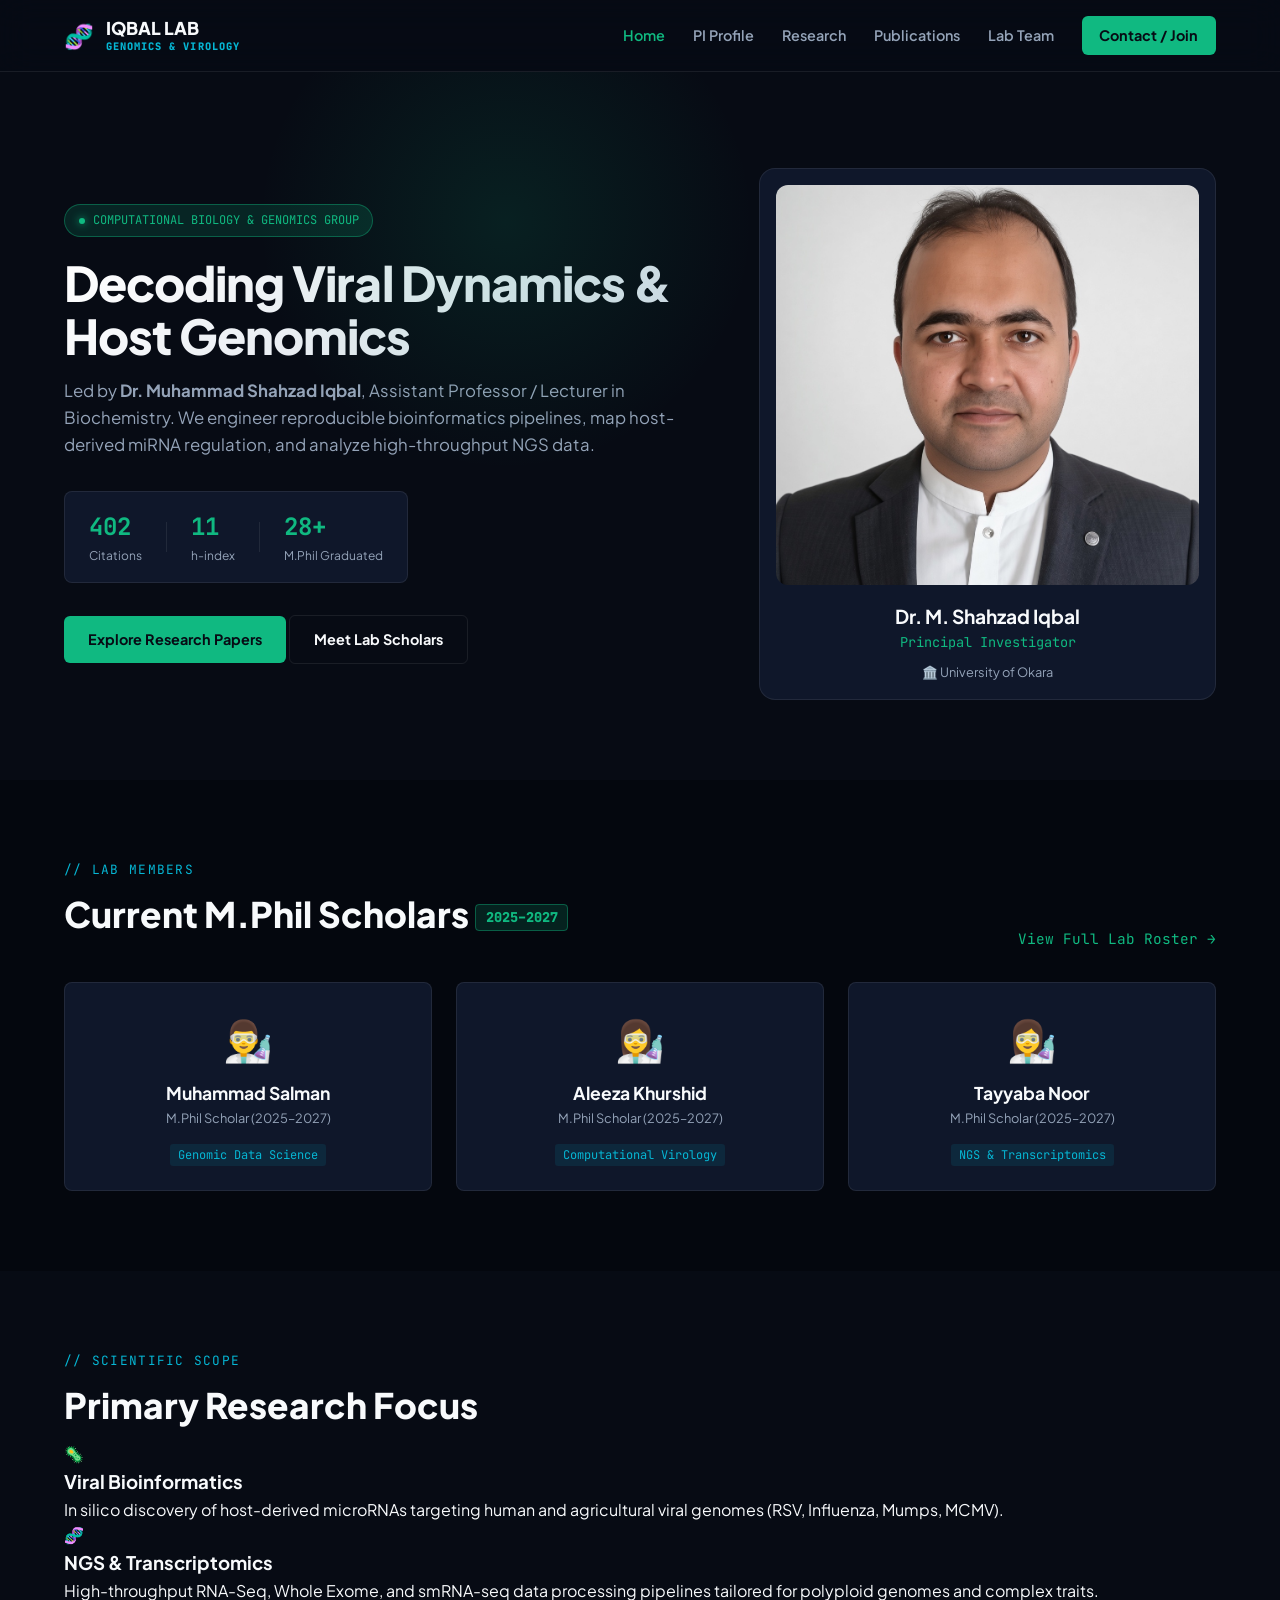
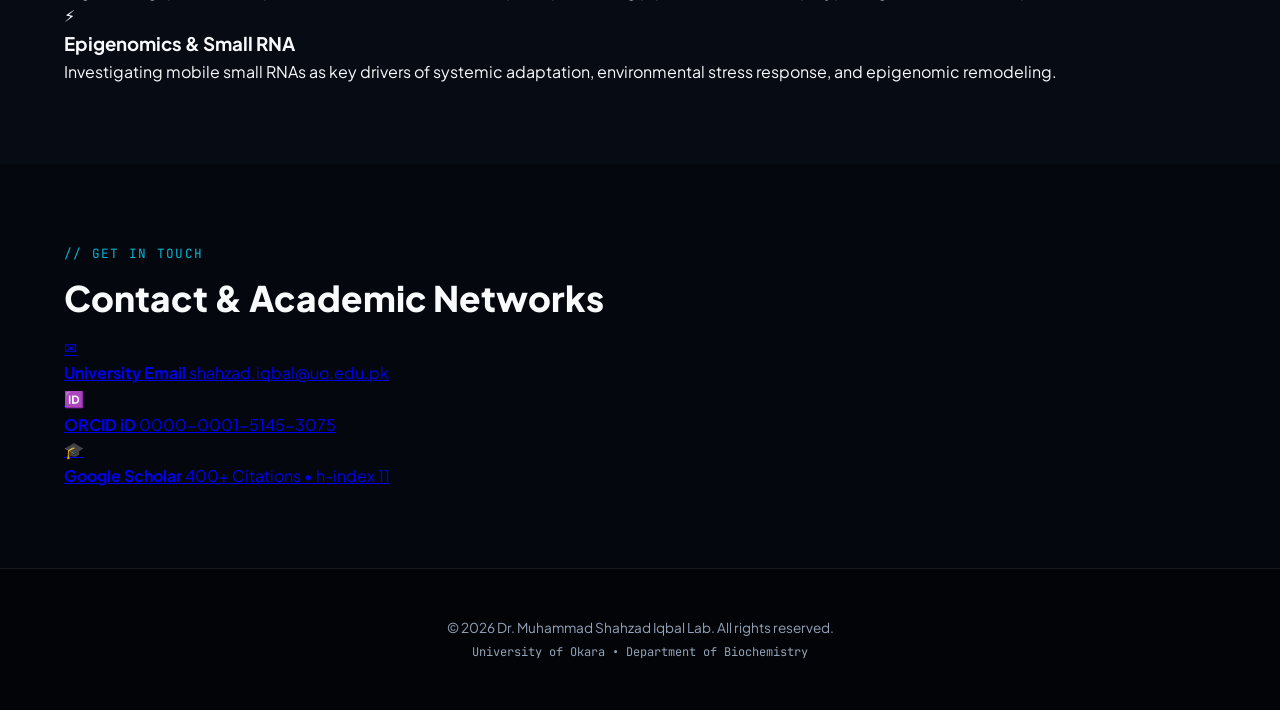
==== commit e69ef554: "Add files via upload" ====
--- a/index.html
+++ b/index.html
@@ -4,467 +4,180 @@
     <meta charset="UTF-8">
     <meta name="viewport" content="width=device-width, initial-scale=1.0">
     <title>Dr. Muhammad Shahzad Iqbal | Genomics & Computational Virology Lab</title>
-    <meta name="description" content="Official Academic Portfolio of Dr. Muhammad Shahzad Iqbal – Assistant Professor / Researcher in NGS, Transcriptomics, and Viral Bioinformatics.">
-    <meta name="keywords" content="Muhammad Shahzad Iqbal, Genomics, NGS, Computational Biology, Virology, Host-Pathogen Interactions, University of Okara">
-    <meta name="author" content="Dr. Muhammad Shahzad Iqbal">
-
-    <!-- Open Graph -->
-    <meta property="og:title" content="Dr. Muhammad Shahzad Iqbal | Computational Genomics & Virology">
-    <meta property="og:description" content="Research Portfolio & Lab Page of Dr. Muhammad Shahzad Iqbal – Assistant Professor specializing in NGS & Host-Pathogen Genomics.">
-    <meta property="og:type" content="website">
-
     <link rel="stylesheet" href="style.css">
     <link rel="preconnect" href="https://fonts.googleapis.com">
     <link rel="preconnect" href="https://fonts.gstatic.com" crossorigin>
-    <link href="https://fonts.googleapis.com/css2?family=Plus+Jakarta+Sans:wght@400;500;600;700;800&family=JetBrains+Mono:wght@400;500&display=swap" rel="stylesheet">
+    <link href="https://fonts.googleapis.com/css2?family=Plus+Jakarta+Sans:wght@400;500;600;700;800&family=JetBrains+Mono:wght@400;500;700&display=swap" rel="stylesheet">
 </head>
-<body>
+<body class="dark-theme">
 
-    <!-- Header Navigation -->
+    <!-- LEGO BLOCK: HEADER NAV -->
     <header class="header">
         <div class="container nav-container">
             <a href="index.html" class="logo">
-                <span class="logo-mark">🧬</span>
-                <span class="logo-text">Dr. M. Shahzad Iqbal</span>
+                <span class="logo-dna">🧬</span>
+                <span class="logo-text">IQBAL LAB <span class="logo-sub">Genomics & Virology</span></span>
             </a>
             <nav class="nav">
                 <a href="index.html" class="active">Home</a>
-                <a href="#about">About</a>
-                <a href="#research">Research & Lab</a>
-                <a href="#experience">Experience</a>
+                <a href="#about">PI Profile</a>
+                <a href="#research">Research</a>
                 <a href="publications.html">Publications</a>
-                <a href="#supervision">Supervision</a>
-                <a href="#skills">Capabilities</a>
-                <a href="#contact" class="nav-cta">Contact</a>
+                <a href="team.html">Lab Team</a>
+                <a href="#contact" class="nav-cta">Contact / Join</a>
             </nav>
-            <button class="menu-toggle" aria-label="Toggle navigation menu">
-                <span></span>
-                <span></span>
-                <span></span>
-            </button>
+            <button class="menu-toggle" aria-label="Toggle navigation">☰</button>
         </div>
     </header>
 
-    <!-- Hero Section -->
-    <section id="home" class="hero">
-        <div class="hero-bg-overlay"></div>
+    <!-- LEGO BLOCK: HERO SECTION -->
+    <section class="hero">
+        <div class="hero-glow"></div>
         <div class="container hero-content">
             <div class="hero-text">
-                <div class="badge">
-                    <span class="badge-dot"></span> Computational Biology & Genomics Lab
-                </div>
-                <h1>Dr. Muhammad Shahzad Iqbal</h1>
-                <p class="subtitle">Assistant Professor / Lecturer in Biochemistry & Genomic Bioinformatics</p>
-                <p class="hero-desc">
-                    Investigating host–pathogen interactions, high-throughput transcriptomics, and next-generation sequencing (NGS) diagnostics to combat emerging viral threats and complex genetic traits.
-                </p>
+                <div class="badge"><span class="badge-dot"></span> COMPUTATIONAL BIOLOGY & GENOMICS GROUP</div>
+                <h1 class="hero-title">Decoding Viral Dynamics & Host Genomics</h1>
+                <p class="hero-lead">Led by <strong>Dr. Muhammad Shahzad Iqbal</strong>, Assistant Professor / Lecturer in Biochemistry. We engineer reproducible bioinformatics pipelines, map host-derived miRNA regulation, and analyze high-throughput NGS data.</p>
                 
-                <div class="hero-stats-strip">
-                    <div class="mini-stat">
-                        <span class="mini-stat-num">400+</span>
-                        <span class="mini-stat-label">Citations</span>
+                <!-- METRICS STRIP -->
+                <div class="metrics-strip">
+                    <div class="m-item">
+                        <span class="m-val">402</span>
+                        <span class="m-lbl">Citations</span>
                     </div>
-                    <div class="mini-stat-divider"></div>
-                    <div class="mini-stat">
-                        <span class="mini-stat-num">11</span>
-                        <span class="mini-stat-label">h-index</span>
+                    <div class="m-divider"></div>
+                    <div class="m-item">
+                        <span class="m-val">11</span>
+                        <span class="m-lbl">h-index</span>
                     </div>
-                    <div class="mini-stat-divider"></div>
-                    <div class="mini-stat">
-                        <span class="mini-stat-num">30+</span>
-                        <span class="mini-stat-label">Postgrad Supervised</span>
+                    <div class="m-divider"></div>
+                    <div class="m-item">
+                        <span class="m-val">28+</span>
+                        <span class="m-lbl">M.Phil Graduated</span>
                     </div>
                 </div>
 
-                <div class="hero-buttons">
-                    <a href="publications.html" class="btn btn-primary">
-                        <span>Explore Publications</span>
-                        <svg width="16" height="16" viewBox="0 0 24 24" fill="none" stroke="currentColor" stroke-width="2"><path d="M5 12h14M12 5l7 7-7 7"/></svg>
-                    </a>
-                    <a href="assets/CV_Muhammad_Shahzad_Iqbal.pdf" class="btn btn-secondary" download>
-                        <svg width="16" height="16" viewBox="0 0 24 24" fill="none" stroke="currentColor" stroke-width="2"><path d="M21 15v4a2 2 0 0 1-2 2H5a2 2 0 0 1-2-2v-4M7 10l5 5 5-5M12 15V3"/></svg>
-                        <span>Download Academic CV</span>
-                    </a>
+                <div class="hero-actions">
+                    <a href="publications.html" class="btn btn-emerald">Explore Research Papers</a>
+                    <a href="team.html" class="btn btn-outline">Meet Lab Scholars</a>
                 </div>
             </div>
 
-            <div class="hero-image-wrapper">
-                <div class="hero-card">
-                    <img src="assets/profile.png" alt="Dr. Muhammad Shahzad Iqbal" class="profile-img">
-                    <div class="hero-card-badge">
-                        <span class="institution-icon">🏛️</span>
-                        <div>
-                            <strong>University of Okara</strong>
-                            <span>Department of Biochemistry</span>
-                        </div>
+            <div class="hero-card-wrapper">
+                <div class="pi-card">
+                    <div class="pi-img-frame">
+                        <img src="assets/profile.png" alt="Dr. Muhammad Shahzad Iqbal">
+                    </div>
+                    <div class="pi-details">
+                        <h3>Dr. M. Shahzad Iqbal</h3>
+                        <p>Principal Investigator</p>
+                        <span class="institution-tag">🏛️ University of Okara</span>
                     </div>
                 </div>
             </div>
         </div>
     </section>
 
-    <!-- About Section -->
-    <section id="about" class="section">
+    <!-- LEGO BLOCK: FEATURED TEAM SECTION (Embedded in Home) -->
+    <section class="section section-darker">
         <div class="container">
-            <div class="section-header">
-                <span class="section-eyebrow">Academic Profile</span>
-                <h2 class="section-title">Biochemist & Computational Geneticist</h2>
+            <div class="section-header-flex">
+                <div>
+                    <span class="section-eyebrow">// LAB MEMBERS</span>
+                    <h2 class="section-title">Current M.Phil Scholars <span class="highlight-tag">2025–2027</span></h2>
+                </div>
+                <a href="team.html" class="view-all-link">View Full Lab Roster →</a>
             </div>
 
-            <div class="about-grid">
-                <div class="about-text">
-                    <p class="lead">
-                        I serve as a faculty researcher and educator at the <strong>University of Okara</strong>, bridging state-of-the-art high-throughput sequencing analysis with molecular virology and biochemical diagnostics.
-                    </p>
-                    <p>
-                        My work centers on mapping viral dynamics, identifying host-derived microRNAs for therapeutic gene silencing, and building resilient bioinformatics pipelines for high-dimensional genomic datasets.
-                    </p>
-
-                    <h3 class="subsection-title">Core Scientific Thrusts</h3>
-                    <div class="thrust-grid">
-                        <div class="thrust-item">
-                            <span class="thrust-icon">🔬</span>
-                            <div>
-                                <h4>Molecular Virology</h4>
-                                <p>Host-pathogen dynamics, RNAi mechanisms, and cross-species viral silencing.</p>
-                            </div>
-                        </div>
-                        <div class="thrust-item">
-                            <span class="thrust-icon">💻</span>
-                            <div>
-                                <h4>NGS & Transcriptomics</h4>
-                                <p>RNA-Seq, WGS, smRNA-seq, and custom pipeline engineering for polyploid genomes.</p>
-                            </div>
-                        </div>
-                        <div class="thrust-item">
-                            <span class="thrust-icon">🧬</span>
-                            <div>
-                                <h4>Epigenomics & microRNAs</h4>
-                                <p>In silico discovery and validation of host-encoded regulatory small RNAs.</p>
-                            </div>
-                        </div>
-                    </div>
+            <div class="team-mini-grid">
+                <div class="mini-member-card">
+                    <div class="avatar-placeholder">👨‍🔬</div>
+                    <h4>Muhammad Salman</h4>
+                    <p>M.Phil Scholar (2025–2027)</p>
+                    <span class="topic-tag">Genomic Data Science</span>
                 </div>
-
-                <div class="about-metrics-sidebar">
-                    <div class="metric-card highlight">
-                        <div class="metric-header">
-                            <span class="metric-title">Research Impact</span>
-                            <span class="metric-tag">Google Scholar</span>
-                        </div>
-                        <div class="metric-body">
-                            <div class="metric-value">402</div>
-                            <div class="metric-sub">Total Citations across peer-reviewed publications</div>
-                        </div>
-                    </div>
-
-                    <div class="metric-row">
-                        <div class="metric-card">
-                            <span class="metric-number">11</span>
-                            <span class="metric-label">h-index</span>
-                        </div>
-                        <div class="metric-card">
-                            <span class="metric-number">14</span>
-                            <span class="metric-label">i10-index</span>
-                        </div>
-                    </div>
-
-                    <div class="metric-card border-card">
-                        <span class="metric-number">50+</span>
-                        <span class="metric-label">Researchers Trained in NGS & Pipelines</span>
-                    </div>
+                <div class="mini-member-card">
+                    <div class="avatar-placeholder">👩‍🔬</div>
+                    <h4>Aleeza Khurshid</h4>
+                    <p>M.Phil Scholar (2025–2027)</p>
+                    <span class="topic-tag">Computational Virology</span>
+                </div>
+                <div class="mini-member-card">
+                    <div class="avatar-placeholder">👩‍🔬</div>
+                    <h4>Tayyaba Noor</h4>
+                    <p>M.Phil Scholar (2025–2027)</p>
+                    <span class="topic-tag">NGS & Transcriptomics</span>
                 </div>
             </div>
         </div>
     </section>
 
-    <!-- Research Focus -->
-    <section id="research" class="section section-dark">
+    <!-- LEGO BLOCK: RESEARCH THRUSTS -->
+    <section id="research" class="section">
         <div class="container">
-            <div class="section-header text-center">
-                <span class="section-eyebrow">Lab Vision</span>
-                <h2 class="section-title">Research Areas & Methodologies</h2>
-                <p class="section-intro">Leveraging wet-lab molecular techniques alongside high-performance computing clusters to solve bio-health challenges.</p>
+            <div class="section-header">
+                <span class="section-eyebrow">// SCIENTIFIC SCOPE</span>
+                <h2 class="section-title">Primary Research Focus</h2>
             </div>
-            
-            <div class="research-grid">
-                <div class="research-card">
-                    <div class="card-icon">🦠</div>
+
+            <div class="thrust-cards-grid">
+                <div class="thrust-card">
+                    <div class="tc-icon">🦠</div>
                     <h3>Viral Bioinformatics</h3>
-                    <p>Computational profiling of animal and plant viral pathogens to identify novel antiviral microRNA target sites and genomic escape variants.</p>
-                    <ul class="card-list">
-                        <li>Influenza, RSV & Mumps miRNA target analysis</li>
-                        <li>Sugarcane Bacilliform & Maize Chlorotic Mottle Virus studies</li>
-                    </ul>
+                    <p>In silico discovery of host-derived microRNAs targeting human and agricultural viral genomes (RSV, Influenza, Mumps, MCMV).</p>
                 </div>
-
-                <div class="research-card">
-                    <div class="card-icon">📊</div>
-                    <h3>High-Throughput NGS Analysis</h3>
-                    <p>End-to-end processing of Whole Exome (WES), Whole Genome (WGS), and Transcriptomic datasets for disease risk biomarker discovery.</p>
-                    <ul class="card-list">
-                        <li>Polyploid crop genome RNA-seq (Sugarcane 72+ samples)</li>
-                        <li>Human GWAS & adipose eQTL colocalization analysis</li>
-                    </ul>
+                <div class="thrust-card">
+                    <div class="tc-icon">🧬</div>
+                    <h3>NGS & Transcriptomics</h3>
+                    <p>High-throughput RNA-Seq, Whole Exome, and smRNA-seq data processing pipelines tailored for polyploid genomes and complex traits.</p>
                 </div>
-
-                <div class="research-card">
-                    <div class="card-icon">⚡</div>
-                    <h3>Small RNA & Gene Silencing</h3>
-                    <p>Exploring mobile small RNAs as mediators of systemic stress adaptation, epigenomic remodeling, and crop protection via RNAi.</p>
-                    <ul class="card-list">
-                        <li>PMRi & dsRNA ingestion therapies</li>
-                        <li>Cross-kingdom miRNA regulation</li>
-                    </ul>
+                <div class="thrust-card">
+                    <div class="tc-icon">⚡</div>
+                    <h3>Epigenomics & Small RNA</h3>
+                    <p>Investigating mobile small RNAs as key drivers of systemic adaptation, environmental stress response, and epigenomic remodeling.</p>
                 </div>
             </div>
         </div>
     </section>
 
-    <!-- Timeline Experience -->
-    <section id="experience" class="section">
+    <!-- LEGO BLOCK: CONTACT & PORTALS -->
+    <section id="contact" class="section section-darker">
         <div class="container">
-            <div class="section-header">
-                <span class="section-eyebrow">Career Pathway</span>
-                <h2 class="section-title">Academic & Professional Appointments</h2>
+            <div class="section-header text-center">
+                <span class="section-eyebrow">// GET IN TOUCH</span>
+                <h2 class="section-title">Contact & Academic Networks</h2>
             </div>
 
-            <div class="timeline">
-                <div class="timeline-item">
-                    <div class="timeline-marker"></div>
-                    <div class="timeline-content">
-                        <span class="timeline-date">Aug 2022 – Present</span>
-                        <h3>Lecturer / Faculty Researcher (Biochemistry)</h3>
-                        <p class="timeline-org">University of Okara, Pakistan</p>
-                        <p class="timeline-details">
-                            • Deputy Director, Office of Research, Innovation & Commercialization (ORIC).<br>
-                            • In-Charge, Department of Food Sciences & Technology.<br>
-                            • Leading research in computational virology, managing lab personnel, and supervising postgraduate theses.
-                        </p>
+            <div class="contact-grid">
+                <a href="mailto:shahzad.iqbal@uo.edu.pk" class="c-card">
+                    <span class="c-icon">✉️</span>
+                    <div>
+                        <strong>University Email</strong>
+                        <span>shahzad.iqbal@uo.edu.pk</span>
                     </div>
-                </div>
-
-                <div class="timeline-item">
-                    <div class="timeline-marker"></div>
-                    <div class="timeline-content">
-                        <span class="timeline-date">Sep 2021 – Aug 2022</span>
-                        <h3>Assistant Professor (Biotechnology)</h3>
-                        <p class="timeline-org">University of Central Punjab, Lahore</p>
-                        <p class="timeline-details">
-                            • Directed undergraduate and graduate coursework in molecular diagnostics and genetic engineering.<br>
-                            • Mentored thesis students in computational miRNA prediction pipelines.
-                        </p>
+                </a>
+                <a href="https://orcid.org/0000-0001-5145-3075" target="_blank" class="c-card">
+                    <span class="c-icon">🆔</span>
+                    <div>
+                        <strong>ORCID iD</strong>
+                        <span>0000-0001-5145-3075</span>
                     </div>
-                </div>
-
-                <div class="timeline-item">
-                    <div class="timeline-marker"></div>
-                    <div class="timeline-content">
-                        <span class="timeline-date">Mar 2020 – Sep 2021</span>
-                        <h3>Senior Lecturer (Molecular Biology & Bioinformatics)</h3>
-                        <p class="timeline-org">The University of Lahore</p>
-                        <p class="timeline-details">
-                            • Maintained high-performance computational server infrastructure for multi-omics projects.<br>
-                            • Designed curriculum for NGS data analysis and structural bioinformatics.
-                        </p>
+                </a>
+                <a href="https://scholar.google.com/citations?user=-gzVrr4AAAAJ" target="_blank" class="c-card">
+                    <span class="c-icon">🎓</span>
+                    <div>
+                        <strong>Google Scholar</strong>
+                        <span>400+ Citations • h-index 11</span>
                     </div>
-                </div>
-
-                <div class="timeline-item">
-                    <div class="timeline-marker"></div>
-                    <div class="timeline-content">
-                        <span class="timeline-date">May 2018 – Feb 2020</span>
-                        <h3>NGS Application Scientist & Regional Manager</h3>
-                        <p class="timeline-org">Molecular Products Co. (BGI Pakistan)</p>
-                        <p class="timeline-details">
-                            • Supervised technical workflows for 50+ national NGS projects across WGS, WES, RNA-seq, and small RNA sequencing.<br>
-                            • Delivered specialized hands-on bioinformatics workshops to academic institutions.
-                        </p>
-                    </div>
-                </div>
-
-                <div class="timeline-item">
-                    <div class="timeline-marker"></div>
-                    <div class="timeline-content">
-                        <span class="timeline-date">Jul 2017 – Jan 2018</span>
-                        <h3>University Research Associate (HEC IRSIP Fellow)</h3>
-                        <p class="timeline-org">QAAFI, The University of Queensland, Australia</p>
-                        <p class="timeline-details">
-                            • Collaborated under <strong>Prof. Robert Henry</strong> on large-scale sugarcane transcriptome profiling (72+ RNA-Seq samples) for disease resistance genetics.
-                        </p>
-                    </div>
-                </div>
+                </a>
             </div>
         </div>
     </section>
 
-    <!-- Supervision & Mentorship -->
-    <section id="supervision" class="section section-alt">
-        <div class="container">
-            <div class="section-header text-center">
-                <span class="section-eyebrow">Academic Mentorship</span>
-                <h2 class="section-title">Research Student Supervision</h2>
-            </div>
-
-            <div class="supervision-stats">
-                <div class="stat-card">
-                    <div class="stat-icon">🎓</div>
-                    <div class="stat-number">02</div>
-                    <div class="stat-title">PhD Scholars</div>
-                    <div class="stat-sub">Currently Ongoing</div>
-                </div>
-
-                <div class="stat-card">
-                    <div class="stat-icon">📜</div>
-                    <div class="stat-number">28</div>
-                    <div class="stat-title">M.Phil. Theses</div>
-                    <div class="stat-sub">Successfully Graduated</div>
-                </div>
-
-                <div class="stat-card">
-                    <div class="stat-icon">🧪</div>
-                    <div class="stat-number">40+</div>
-                    <div class="stat-title">BS Research Projects</div>
-                    <div class="stat-sub">Completed Mentorships</div>
-                </div>
-            </div>
-
-            <div class="supervision-callout">
-                <div class="callout-icon">💡</div>
-                <div class="callout-content">
-                    <h4>Research Focus under Supervision</h4>
-                    <p>The majority of supervised M.Phil. & doctoral dissertations focus on computational host microRNA discovery against human respiratory viruses (RSV, Influenza A/C, Mumps) and agriculturally vital crop pathogens.</p>
-                </div>
-            </div>
-        </div>
-    </section>
-
-    <!-- Technical Skills & Capabilities -->
-    <section id="skills" class="section">
-        <div class="container">
-            <div class="section-header">
-                <span class="section-eyebrow">Technical Stack</span>
-                <h2 class="section-title">Lab Capabilities & Bioinformatics Expertise</h2>
-            </div>
-
-            <div class="skills-wrapper">
-                <div class="skill-group">
-                    <div class="skill-header">
-                        <span class="skill-icon">🖥️</span>
-                        <h3>Dry Lab & Genomics Pipelines</h3>
-                    </div>
-                    <ul class="pill-list">
-                        <li>RNA-Seq (DESeq2, edgeR)</li>
-                        <li>WGS / WES Variant Calling</li>
-                        <li>Small RNA Discovery</li>
-                        <li>Polyploid Genome Mapping</li>
-                        <li>Pathway Enrichment (GO/KEGG)</li>
-                        <li>Molecular Docking</li>
-                    </ul>
-                </div>
-
-                <div class="skill-group">
-                    <div class="skill-header">
-                        <span class="skill-icon">💻</span>
-                        <h3>Computational & Code</h3>
-                    </div>
-                    <ul class="pill-list">
-                        <li>R / Bioconductor</li>
-                        <li>Python (Biopython)</li>
-                        <li>Linux / Bash Automation</li>
-                        <li>HPC Workflows & Slurm</li>
-                        <li>Git & Reproducible Pipelines</li>
-                    </ul>
-                </div>
-
-                <div class="skill-group">
-                    <div class="skill-header">
-                        <span class="skill-icon">🧫</span>
-                        <h3>Wet Lab Techniques</h3>
-                    </div>
-                    <ul class="pill-list">
-                        <li>qRT-PCR / Real-Time PCR</li>
-                        <li>High-throughput DNA/RNA Extraction</li>
-                        <li>Gene Cloning & Transformation</li>
-                        <li>Sanger Sequencing Analysis</li>
-                    </ul>
-                </div>
-            </div>
-        </div>
-    </section>
-
-    <!-- Contact & Academic Profiles -->
-    <section id="contact" class="section section-dark">
-        <div class="container">
-            <div class="section-header text-center">
-                <span class="section-eyebrow">Academic Network</span>
-                <h2 class="section-title">Connect & Collaborate</h2>
-                <p class="section-intro">Open for joint research initiatives, peer reviewing, computational consultations, and graduate research opportunities.</p>
-            </div>
-
-            <div class="contact-cards-grid">
-                <a href="mailto:shahzad.iqbal@uo.edu.pk" class="contact-box">
-                    <div class="box-icon">✉️</div>
-                    <div class="box-content">
-                        <span class="box-label">Official University Email</span>
-                        <span class="box-value">shahzad.iqbal@uo.edu.pk</span>
-                    </div>
-                </a>
-
-                <a href="mailto:shzad@live.com" class="contact-box">
-                    <div class="box-icon">📧</div>
-                    <div class="box-content">
-                        <span class="box-label">Direct Personal Email</span>
-                        <span class="box-value">shzad@live.com</span>
-                    </div>
-                </a>
-
-                <a href="tel:+923347041004" class="contact-box">
-                    <div class="box-icon">📱</div>
-                    <div class="box-content">
-                        <span class="box-label">Office Phone</span>
-                        <span class="box-value">+92-334-7041004</span>
-                    </div>
-                </a>
-            </div>
-
-            <div class="academic-portals">
-                <h3>Indexed Academic Profiles</h3>
-                <div class="portals-grid">
-                    <a href="https://orcid.org/0000-0001-5145-3075" target="_blank" rel="noopener" class="portal-card">
-                        <span class="portal-name">ORCID</span>
-                        <span class="portal-id">0000-0001-5145-3075</span>
-                    </a>
-                    <a href="https://scholar.google.com/citations?user=-gzVrr4AAAAJ" target="_blank" rel="noopener" class="portal-card">
-                        <span class="portal-name">Google Scholar</span>
-                        <span class="portal-id">400+ Citations • h-index 11</span>
-                    </a>
-                    <a href="https://www.researchgate.net/profile/Muhammad-Shahzad-Iqbal" target="_blank" rel="noopener" class="portal-card">
-                        <span class="portal-name">ResearchGate</span>
-                        <span class="portal-id">370+ Citations • RI 293.2</span>
-                    </a>
-                    <a href="https://www.webofscience.com/wos/author/record/M-8157-2017" target="_blank" rel="noopener" class="portal-card">
-                        <span class="portal-name">Web of Science</span>
-                        <span class="portal-id">ResearcherID: M-8157-2017</span>
-                    </a>
-                    <a href="https://loop.frontiersin.org/people/274010/overview" target="_blank" rel="noopener" class="portal-card">
-                        <span class="portal-name">Frontiers Loop</span>
-                        <span class="portal-id">Author Profile</span>
-                    </a>
-                    <a href="https://sciprofiles.com/profile/311476" target="_blank" rel="noopener" class="portal-card">
-                        <span class="portal-name">SciProfiles</span>
-                        <span class="portal-id">Verified Scholar</span>
-                    </a>
-                </div>
-            </div>
-        </div>
-    </section>
-
-    <!-- Footer -->
     <footer class="footer">
         <div class="container footer-content">
-            <p>© 2026 Dr. Muhammad Shahzad Iqbal. All rights reserved.</p>
-            <p class="footer-sub">Faculty of Life Sciences • Department of Biochemistry • University of Okara</p>
+            <p>© 2026 Dr. Muhammad Shahzad Iqbal Lab. All rights reserved.</p>
+            <p class="footer-sub">University of Okara • Department of Biochemistry</p>
         </div>
     </footer>
 
--- a/style.css
+++ b/style.css
@@ -1,80 +1,59 @@
 /* ==========================================================================
-   Modern Academic PI Portfolio Theme
-   Target: Dr. Muhammad Shahzad Iqbal (Assistant Professor)
-   Colors: Deep Navy (Slate), Emerald Accent, Clean White Surfaces
+   PROMINENT BIOTECH / MOLECULAR BIOLOGY LAB THEME
+   Inspired by Broad Institute, Oxford Bio Labs & Stanford Genomics
+   Colors: Deep Obsidian (#0a0f1d), Bio Emerald (#10b981), Cyber Cyan (#06b6d4)
    ========================================================================== */
 
 :root {
     /* Color Palette */
-    --primary: #0a1128;
-    --primary-light: #1c2541;
-    --accent: #059669; /* Bio Emerald Green */
-    --accent-hover: #047857;
-    --accent-cyan: #0891b2;
-    --bg-main: #f8fafc;
-    --bg-alt: #f1f5f9;
-    --surface: #ffffff;
-    --text-dark: #0f172a;
-    --text-muted: #475569;
-    --border-light: #e2e8f0;
-    --border-subtle: #cbd5e1;
-
+    --bg-dark: #070b14;
+    --bg-card: #0f172a;
+    --bg-card-hover: #1e293b;
+    --border-card: rgba(255, 255, 255, 0.08);
+    --border-highlight: rgba(16, 185, 129, 0.4);
+    
+    --emerald: #10b981;
+    --emerald-glow: rgba(16, 185, 129, 0.15);
+    --cyan: #06b6d4;
+    
+    --text-main: #f8fafc;
+    --text-muted: #94a3b8;
+    
     /* Typography */
-    --font-heading: 'Plus Jakarta Sans', system-ui, -apple-system, sans-serif;
+    --font-sans: 'Plus Jakarta Sans', system-ui, sans-serif;
     --font-mono: 'JetBrains Mono', monospace;
-
-    /* Transitions & Shadows */
-    --transition: all 0.25s cubic-bezier(0.4, 0, 0.2, 1);
-    --shadow-sm: 0 1px 3px rgba(0, 0, 0, 0.05);
-    --shadow-md: 0 4px 12px rgba(15, 23, 42, 0.08);
-    --shadow-lg: 0 12px 30px rgba(15, 23, 42, 0.12);
-}
-
-/* Reset & Global Options */
+}
+
+/* Global Reset */
 *, *::before, *::after {
     margin: 0;
     padding: 0;
     box-sizing: border-box;
 }
 
-html {
-    scroll-behavior: smooth;
-}
-
-body {
-    font-family: var(--font-heading);
-    background-color: var(--bg-main);
-    color: var(--text-dark);
-    line-height: 1.65;
-    font-size: 16px;
+body.dark-theme {
+    background-color: var(--bg-dark);
+    color: var(--text-main);
+    font-family: var(--font-sans);
+    line-height: 1.6;
     -webkit-font-smoothing: antialiased;
 }
 
 .container {
     width: 90%;
-    max-width: 1140px;
+    max-width: 1200px;
     margin: 0 auto;
 }
 
-a {
-    color: var(--accent-cyan);
-    text-decoration: none;
-    transition: var(--transition);
-}
-
-a:hover {
-    color: var(--accent);
-}
-
-/* Header & Nav */
+/* Navigation */
 .header {
     position: sticky;
     top: 0;
-    background: rgba(255, 255, 255, 0.92);
-    backdrop-filter: blur(12px);
-    border-bottom: 1px solid var(--border-light);
+    background: rgba(7, 11, 20, 0.85);
+    backdrop-filter: blur(16px);
+    border-bottom: 1px solid var(--border-card);
     z-index: 1000;
-    padding: 0.9rem 0;
+    padding: 1rem 0;
 }
 
 .nav-container {
@@ -86,88 +65,91 @@
 .logo {
     display: flex;
     align-items: center;
-    gap: 0.5rem;
+    gap: 0.75rem;
+    text-decoration: none;
+}
+
+.logo-dna {
+    font-size: 1.5rem;
+}
+
+.logo-text {
     font-weight: 800;
-    font-size: 1.15rem;
-    color: var(--primary);
-}
-
-.logo-mark {
-    font-size: 1.3rem;
+    font-size: 1.1rem;
+    color: var(--text-main);
+    display: flex;
+    flex-direction: column;
+    line-height: 1;
+}
+
+.logo-sub {
+    font-size: 0.65rem;
+    font-family: var(--font-mono);
+    color: var(--cyan);
+    letter-spacing: 0.1em;
+    text-transform: uppercase;
+    margin-top: 0.2rem;
 }
 
 .nav {
     display: flex;
     align-items: center;
-    gap: 1.5rem;
+    gap: 1.75rem;
 }
 
 .nav a {
-    color: var(--text-dark);
+    color: var(--text-muted);
+    text-decoration: none;
     font-weight: 600;
     font-size: 0.9rem;
-    padding: 0.4rem 0.2rem;
-    position: relative;
-}
-
-.nav a::after {
-    content: '';
-    position: absolute;
-    bottom: 0;
-    left: 0;
-    width: 0;
-    height: 2px;
-    background: var(--accent);
-    transition: var(--transition);
-}
-
-.nav a:hover::after,
-.nav a.active::after {
-    width: 100%;
+    transition: all 0.2s ease;
+}
+
+.nav a:hover, .nav a.active {
+    color: var(--emerald);
 }
 
 .nav-cta {
-    background: var(--primary);
-    color: white !important;
-    padding: 0.5rem 1.1rem !important;
+    background: var(--emerald);
+    color: var(--bg-dark) !important;
+    padding: 0.5rem 1.1rem;
     border-radius: 0.375rem;
-}
-
-.nav-cta::after {
-    display: none !important;
+    font-weight: 700 !important;
 }
 
 .nav-cta:hover {
-    background: var(--accent);
+    box-shadow: 0 0 15px var(--emerald-glow);
 }
 
 .menu-toggle {
     display: none;
     background: none;
     border: none;
+    color: white;
+    font-size: 1.5rem;
     cursor: pointer;
-    flex-direction: column;
-    gap: 5px;
-}
-
-.menu-toggle span {
-    width: 24px;
-    height: 2px;
-    background: var(--primary);
-    transition: var(--transition);
-}
-
-/* Hero Section */
+}
+
+/* Page Banners & Hero */
 .hero {
     position: relative;
-    padding: 5.5rem 0 4.5rem;
-    background: radial-gradient(circle at 10% 20%, rgba(8, 145, 178, 0.08) 0%, rgba(248, 250, 252, 1) 90%);
+    padding: 6rem 0 5rem;
     overflow: hidden;
+}
+
+.hero-glow {
+    position: absolute;
+    top: -100px;
+    left: 20%;
+    width: 500px;
+    height: 500px;
+    background: radial-gradient(circle, rgba(16, 185, 129, 0.12) 0%, rgba(0,0,0,0) 70%);
+    pointer-events: none;
 }
 
 .hero-content {
     display: grid;
-    grid-template-columns: 1.3fr 1fr;
+    grid-template-columns: 1.4fr 1fr;
     gap: 3.5rem;
     align-items: center;
 }
@@ -176,784 +158,413 @@
     display: inline-flex;
     align-items: center;
     gap: 0.5rem;
-    background: rgba(5, 150, 105, 0.1);
-    color: var(--accent);
-    font-size: 0.825rem;
-    font-weight: 700;
+    background: var(--emerald-glow);
+    border: 1px solid var(--border-highlight);
+    color: var(--emerald);
+    font-family: var(--font-mono);
+    font-size: 0.75rem;
     padding: 0.35rem 0.85rem;
     border-radius: 2rem;
     margin-bottom: 1.25rem;
 }
 
 .badge-dot {
-    width: 7px;
-    height: 7px;
-    background: var(--accent);
+    width: 6px;
+    height: 6px;
+    background: var(--emerald);
     border-radius: 50%;
-}
-
-.hero h1 {
-    font-size: 2.85rem;
+    box-shadow: 0 0 8px var(--emerald);
+}
+
+.hero-title {
+    font-size: 3rem;
     font-weight: 800;
-    color: var(--primary);
-    line-height: 1.15;
-    margin-bottom: 0.75rem;
+    line-height: 1.1;
     letter-spacing: -0.02em;
-}
-
-.subtitle {
-    font-size: 1.15rem;
-    font-weight: 600;
-    color: var(--accent-cyan);
     margin-bottom: 1rem;
-}
-
-.hero-desc {
-    color: var(--text-muted);
-    font-size: 1rem;
-    margin-bottom: 1.75rem;
-    max-width: 580px;
-}
-
-.hero-stats-strip {
-    display: flex;
-    align-items: center;
-    gap: 1.25rem;
-    background: var(--surface);
-    padding: 0.85rem 1.25rem;
+    background: linear-gradient(135deg, #ffffff 0%, #cbd5e1 100%);
+    -webkit-background-clip: text;
+    -webkit-text-fill-color: transparent;
+}
+
+.hero-lead {
+    color: var(--text-muted);
+    font-size: 1.05rem;
+    margin-bottom: 2rem;
+}
+
+/* Metrics Strip */
+.metrics-strip {
+    display: flex;
+    align-items: center;
+    gap: 1.5rem;
+    background: var(--bg-card);
+    border: 1px solid var(--border-card);
+    padding: 1rem 1.5rem;
     border-radius: 0.5rem;
-    border: 1px solid var(--border-light);
-    box-shadow: var(--shadow-sm);
+    width: fit-content;
     margin-bottom: 2rem;
-    width: fit-content;
-}
-
-.mini-stat-num {
-    font-weight: 800;
-    font-size: 1.25rem;
-    color: var(--primary);
-}
-
-.mini-stat-label {
-    font-size: 0.775rem;
-    color: var(--text-muted);
+}
+
+.m-val {
+    font-family: var(--font-mono);
+    font-size: 1.5rem;
+    font-weight: 700;
+    color: var(--emerald);
+}
+
+.m-lbl {
     display: block;
-}
-
-.mini-stat-divider {
+    font-size: 0.75rem;
+    color: var(--text-muted);
+}
+
+.m-divider {
     width: 1px;
-    height: 28px;
-    background: var(--border-light);
-}
-
-.hero-buttons {
-    display: flex;
-    gap: 1rem;
-    flex-wrap: wrap;
-}
-
+    height: 30px;
+    background: var(--border-card);
+}
+
+/* Buttons */
 .btn {
-    display: inline-flex;
-    align-items: center;
-    gap: 0.5rem;
+    display: inline-block;
     padding: 0.75rem 1.5rem;
-    border-radius: 0.5rem;
-    font-weight: 600;
-    font-size: 0.925rem;
-    cursor: pointer;
-    transition: var(--transition);
-}
-
-.btn-primary {
-    background: var(--accent);
-    color: white;
-    border: none;
-}
-
-.btn-primary:hover {
-    background: var(--accent-hover);
-    color: white;
-    box-shadow: 0 4px 14px rgba(5, 150, 105, 0.35);
-}
-
-.btn-secondary {
-    background: var(--surface);
-    color: var(--text-dark);
-    border: 1px solid var(--border-subtle);
-}
-
-.btn-secondary:hover {
-    border-color: var(--accent-cyan);
-    color: var(--accent-cyan);
-}
-
-/* Profile Image Card */
-.hero-image-wrapper {
-    position: relative;
-}
-
-.hero-card {
-    position: relative;
-    background: var(--surface);
-    padding: 0.75rem;
+    border-radius: 0.375rem;
+    font-weight: 700;
+    font-size: 0.9rem;
+    text-decoration: none;
+    transition: all 0.2s ease;
+}
+
+.btn-emerald {
+    background: var(--emerald);
+    color: var(--bg-dark);
+}
+
+.btn-emerald:hover {
+    box-shadow: 0 0 20px var(--emerald-glow);
+    transform: translateY(-2px);
+}
+
+.btn-outline {
+    background: transparent;
+    color: var(--text-main);
+    border: 1px solid var(--border-card);
+}
+
+.btn-outline:hover {
+    border-color: var(--emerald);
+    color: var(--emerald);
+}
+
+/* PI Card */
+.pi-card {
+    background: var(--bg-card);
+    border: 1px solid var(--border-card);
     border-radius: 1rem;
-    box-shadow: var(--shadow-lg);
-    border: 1px solid var(--border-light);
-}
-
-.profile-img {
+    padding: 1rem;
+    text-align: center;
+}
+
+.pi-img-frame img {
     width: 100%;
     border-radius: 0.75rem;
     display: block;
-    object-fit: cover;
-}
-
-.hero-card-badge {
-    position: absolute;
-    bottom: -15px;
-    left: 20px;
-    right: 20px;
-    background: var(--primary);
-    color: white;
-    padding: 0.75rem 1rem;
-    border-radius: 0.5rem;
-    display: flex;
-    align-items: center;
-    gap: 0.75rem;
-    font-size: 0.825rem;
-}
-
-.hero-card-badge strong {
-    display: block;
-    font-size: 0.9rem;
-}
-
-/* Section Controls */
+}
+
+.pi-details {
+    margin-top: 1rem;
+}
+
+.pi-details h3 {
+    font-size: 1.2rem;
+    color: var(--text-main);
+}
+
+.pi-details p {
+    color: var(--emerald);
+    font-size: 0.85rem;
+    font-family: var(--font-mono);
+}
+
+.institution-tag {
+    display: inline-block;
+    font-size: 0.8rem;
+    color: var(--text-muted);
+    margin-top: 0.5rem;
+}
+
+/* Sections */
 .section {
     padding: 5rem 0;
 }
 
-.section-dark {
-    background: var(--primary);
-    color: white;
-}
-
-.section-dark .section-title {
-    color: white;
-}
-
-.section-dark .section-intro {
-    color: #94a3b8;
-}
-
-.section-alt {
-    background: var(--bg-alt);
-}
-
-.section-header {
-    margin-bottom: 3rem;
+.section-darker {
+    background: #04070e;
 }
 
 .section-eyebrow {
-    text-transform: uppercase;
-    font-size: 0.75rem;
+    font-family: var(--font-mono);
+    font-size: 0.8rem;
+    color: var(--cyan);
     letter-spacing: 0.1em;
-    font-weight: 700;
-    color: var(--accent);
     display: block;
     margin-bottom: 0.35rem;
 }
 
 .section-title {
-    font-size: 2.1rem;
+    font-size: 2.2rem;
     font-weight: 800;
-    color: var(--primary);
-    letter-spacing: -0.01em;
-}
-
-.section-intro {
-    color: var(--text-muted);
-    max-width: 650px;
-    margin-top: 0.5rem;
-}
-
-.text-center {
-    text-align: center;
-}
-
-.text-center .section-intro {
-    margin-left: auto;
-    margin-right: auto;
-}
-
-/* About Layout */
-.about-grid {
+    margin-bottom: 0.5rem;
+}
+
+.highlight-tag {
+    font-size: 0.85rem;
+    font-family: var(--font-mono);
+    background: var(--emerald-glow);
+    color: var(--emerald);
+    border: 1px solid var(--border-highlight);
+    padding: 0.2rem 0.6rem;
+    border-radius: 0.25rem;
+    vertical-align: middle;
+}
+
+/* Team Section Styles */
+.team-grid {
     display: grid;
-    grid-template-columns: 1.5fr 1fr;
-    gap: 3.5rem;
-}
-
-.about-text .lead {
-    font-size: 1.1rem;
-    font-weight: 500;
-    margin-bottom: 1rem;
-}
-
-.subsection-title {
-    font-size: 1.15rem;
-    font-weight: 700;
-    margin: 2rem 0 1rem;
-}
-
-.thrust-grid {
-    display: grid;
-    gap: 1.25rem;
-}
-
-.thrust-item {
-    display: flex;
-    gap: 1rem;
-    background: var(--surface);
-    padding: 1rem;
-    border-radius: 0.5rem;
-    border: 1px solid var(--border-light);
-}
-
-.thrust-icon {
-    font-size: 1.5rem;
-}
-
-.thrust-item h4 {
-    font-size: 0.975rem;
-    color: var(--primary);
-}
-
-.thrust-item p {
-    font-size: 0.875rem;
-    color: var(--text-muted);
-}
-
-/* Metrics Cards */
-.about-metrics-sidebar {
-    display: flex;
-    flex-direction: column;
-    gap: 1.25rem;
-}
-
-.metric-card {
-    background: var(--surface);
-    border: 1px solid var(--border-light);
-    padding: 1.5rem;
+    grid-template-columns: repeat(auto-fit, minmax(320px, 1fr));
+    gap: 2rem;
+    margin-top: 2.5rem;
+}
+
+.team-card {
+    background: var(--bg-card);
+    border: 1px solid var(--border-card);
     border-radius: 0.75rem;
-    box-shadow: var(--shadow-sm);
-}
-
-.metric-card.highlight {
-    background: linear-gradient(135deg, var(--primary) 0%, var(--primary-light) 100%);
-    color: white;
-}
-
-.metric-header {
-    display: flex;
-    justify-content: space-between;
-    align-items: center;
-    margin-bottom: 0.75rem;
-}
-
-.metric-tag {
-    font-size: 0.7rem;
-    background: rgba(255, 255, 255, 0.15);
-    padding: 0.2rem 0.5rem;
-    border-radius: 0.25rem;
-}
-
-.metric-value {
-    font-size: 2.75rem;
-    font-weight: 800;
-    line-height: 1;
-    color: var(--accent);
-}
-
-.metric-sub {
-    font-size: 0.825rem;
-    color: #94a3b8;
-    margin-top: 0.4rem;
-}
-
-.metric-row {
-    display: grid;
-    grid-template-columns: 1fr 1fr;
-    gap: 1rem;
-}
-
-.metric-number {
-    display: block;
-    font-size: 1.85rem;
-    font-weight: 800;
-    color: var(--primary);
-}
-
-.metric-label {
-    font-size: 0.8rem;
-    color: var(--text-muted);
-}
-
-/* Research Cards */
-.research-grid {
-    display: grid;
-    grid-template-columns: repeat(auto-fit, minmax(300px, 1fr));
-    gap: 1.75rem;
-}
-
-.research-card {
-    background: var(--primary-light);
-    border: 1px solid rgba(255, 255, 255, 0.1);
-    border-radius: 0.75rem;
-    padding: 2rem;
-    transition: var(--transition);
-}
-
-.research-card:hover {
+    overflow: hidden;
+    transition: all 0.25s ease;
+}
+
+.team-card:hover {
+    border-color: var(--border-highlight);
     transform: translateY(-4px);
-    border-color: var(--accent);
-}
-
-.card-icon {
-    font-size: 2.25rem;
-    margin-bottom: 1rem;
-}
-
-.research-card h3 {
-    font-size: 1.2rem;
-    color: white;
-    margin-bottom: 0.75rem;
-}
-
-.research-card p {
-    font-size: 0.9rem;
-    color: #cbd5e1;
-    margin-bottom: 1rem;
-}
-
-.card-list {
-    list-style: none;
-    font-size: 0.85rem;
-    color: #94a3b8;
-}
-
-.card-list li {
-    margin-bottom: 0.35rem;
+    box-shadow: 0 10px 30px rgba(0, 0, 0, 0.5);
+}
+
+.member-image-box {
     position: relative;
-    padding-left: 1rem;
-}
-
-.card-list li::before {
-    content: "•";
-    color: var(--accent);
-    position: absolute;
-    left: 0;
-}
-
-/* Timeline */
-.timeline {
-    position: relative;
-    max-width: 820px;
-}
-
-.timeline::before {
-    content: '';
-    position: absolute;
-    left: 15px;
-    top: 5px;
-    bottom: 5px;
-    width: 2px;
-    background: var(--border-light);
-}
-
-.timeline-item {
-    position: relative;
-    padding-left: 3rem;
-    margin-bottom: 2.5rem;
-}
-
-.timeline-marker {
-    position: absolute;
-    left: 8px;
-    top: 6px;
-    width: 16px;
-    height: 16px;
-    border-radius: 50%;
-    background: var(--surface);
-    border: 4px solid var(--accent);
-}
-
-.timeline-date {
-    font-size: 0.8rem;
-    font-weight: 700;
-    color: var(--accent);
-    font-family: var(--font-mono);
-}
-
-.timeline-content h3 {
-    font-size: 1.1rem;
-    color: var(--primary);
-}
-
-.timeline-org {
-    font-size: 0.9rem;
-    font-weight: 600;
-    color: var(--text-dark);
-    margin-bottom: 0.5rem;
-}
-
-.timeline-details {
-    font-size: 0.875rem;
-    color: var(--text-muted);
-}
-
-/* Supervision Section */
-.supervision-stats {
-    display: grid;
-    grid-template-columns: repeat(auto-fit, minmax(220px, 1fr));
-    gap: 1.5rem;
-    margin-bottom: 2.5rem;
-}
-
-.stat-card {
-    background: var(--surface);
-    border: 1px solid var(--border-light);
-    border-radius: 0.75rem;
-    padding: 2rem 1.5rem;
-    text-align: center;
-    box-shadow: var(--shadow-sm);
-}
-
-.stat-icon {
-    font-size: 2rem;
-    margin-bottom: 0.5rem;
-}
-
-.stat-number {
-    font-size: 2.5rem;
-    font-weight: 800;
-    color: var(--accent);
-    line-height: 1;
-}
-
-.stat-title {
-    font-weight: 700;
-    color: var(--primary);
-    margin-top: 0.35rem;
-}
-
-.stat-sub {
-    font-size: 0.8rem;
-    color: var(--text-muted);
-}
-
-.supervision-callout {
-    display: flex;
-    gap: 1.25rem;
-    background: var(--surface);
-    border-left: 4px solid var(--accent-cyan);
-    padding: 1.5rem;
-    border-radius: 0.5rem;
-    box-shadow: var(--shadow-sm);
-}
-
-.callout-icon {
-    font-size: 1.75rem;
-}
-
-/* Skills Pill Stack */
-.skills-wrapper {
-    display: grid;
-    grid-template-columns: repeat(auto-fit, minmax(280px, 1fr));
-    gap: 1.75rem;
-}
-
-.skill-group {
-    background: var(--surface);
-    border: 1px solid var(--border-light);
-    border-radius: 0.75rem;
-    padding: 1.75rem;
-}
-
-.skill-header {
-    display: flex;
-    align-items: center;
-    gap: 0.75rem;
-    margin-bottom: 1.25rem;
-}
-
-.skill-header h3 {
-    font-size: 1.05rem;
-    color: var(--primary);
-}
-
-.pill-list {
-    display: flex;
-    flex-wrap: wrap;
-    gap: 0.5rem;
-    list-style: none;
-}
-
-.pill-list li {
-    background: var(--bg-alt);
-    color: var(--text-dark);
-    font-size: 0.825rem;
-    font-weight: 600;
-    padding: 0.4rem 0.8rem;
-    border-radius: 0.375rem;
-    border: 1px solid var(--border-light);
-}
-
-/* Contact Section & Academic Cards */
-.contact-cards-grid {
-    display: grid;
-    grid-template-columns: repeat(auto-fit, minmax(250px, 1fr));
-    gap: 1.25rem;
-    margin-bottom: 3.5rem;
-}
-
-.contact-box {
-    background: var(--primary-light);
-    border: 1px solid rgba(255, 255, 255, 0.1);
-    padding: 1.25rem;
-    border-radius: 0.5rem;
-    display: flex;
-    align-items: center;
-    gap: 1rem;
-}
-
-.contact-box:hover {
-    border-color: var(--accent);
-}
-
-.box-icon {
-    font-size: 1.5rem;
-}
-
-.box-label {
-    display: block;
-    font-size: 0.75rem;
-    color: #94a3b8;
-}
-
-.box-value {
-    color: white;
-    font-weight: 600;
-    font-size: 0.9rem;
-}
-
-.academic-portals h3 {
-    text-align: center;
-    font-size: 1.1rem;
-    color: white;
-    margin-bottom: 1.5rem;
-}
-
-.portals-grid {
-    display: grid;
-    grid-template-columns: repeat(auto-fit, minmax(180px, 1fr));
-    gap: 1rem;
-}
-
-.portal-card {
-    background: rgba(255, 255, 255, 0.05);
-    border: 1px solid rgba(255, 255, 255, 0.1);
-    padding: 1rem;
-    border-radius: 0.5rem;
-    text-align: center;
-}
-
-.portal-card:hover {
-    background: rgba(255, 255, 255, 0.1);
-    border-color: var(--accent-cyan);
-}
-
-.portal-name {
-    display: block;
-    color: white;
-    font-weight: 700;
-    font-size: 0.9rem;
-}
-
-.portal-id {
-    font-size: 0.775rem;
-    color: #94a3b8;
-}
-
-/* Publications Page Specifics */
-.pub-tabs {
-    display: flex;
-    justify-content: center;
-    gap: 0.75rem;
-    margin-bottom: 2.5rem;
-    flex-wrap: wrap;
-}
-
-.tab-btn {
-    background: var(--surface);
-    border: 1px solid var(--border-subtle);
-    padding: 0.5rem 1.25rem;
-    border-radius: 2rem;
-    font-weight: 600;
-    font-size: 0.875rem;
-    cursor: pointer;
-    transition: var(--transition);
-}
-
-.tab-btn.active,
-.tab-btn:hover {
-    background: var(--primary);
-    color: white;
-    border-color: var(--primary);
-}
-
-.highlight-images {
-    display: grid;
-    grid-template-columns: repeat(auto-fit, minmax(200px, 1fr));
-    gap: 1rem;
-    margin-bottom: 3rem;
-}
-
-.highlight-box {
-    aspect-ratio: 16/10;
-    border-radius: 0.5rem;
+    aspect-ratio: 4/3;
+    background: #020408;
     overflow: hidden;
-    background: var(--primary-light);
-    border: 1px solid var(--border-light);
-}
-
-.highlight-box img {
+}
+
+.member-image-box img {
     width: 100%;
     height: 100%;
     object-fit: cover;
 }
 
-.fallback-placeholder {
+.member-placeholder {
     height: 100%;
     display: flex;
     flex-direction: column;
     align-items: center;
     justify-content: center;
-    padding: 1rem;
+    background: radial-gradient(circle, #1e293b 0%, #0f172a 100%);
+    color: var(--text-muted);
+}
+
+.ph-avatar {
+    font-size: 3rem;
+}
+
+.ph-text {
+    font-size: 0.75rem;
+    font-family: var(--font-mono);
+    margin-top: 0.5rem;
+}
+
+.batch-badge {
+    position: absolute;
+    top: 12px;
+    right: 12px;
+    background: rgba(7, 11, 20, 0.85);
+    backdrop-filter: blur(8px);
+    border: 1px solid var(--border-highlight);
+    color: var(--emerald);
+    font-family: var(--font-mono);
+    font-size: 0.75rem;
+    padding: 0.25rem 0.6rem;
+    border-radius: 0.25rem;
+}
+
+.member-info {
+    padding: 1.5rem;
+}
+
+.member-name {
+    font-size: 1.25rem;
+    font-weight: 700;
+    color: var(--text-main);
+}
+
+.member-role {
+    font-size: 0.85rem;
+    color: var(--cyan);
+    font-family: var(--font-mono);
+    display: block;
+}
+
+.member-department {
+    font-size: 0.8rem;
+    color: var(--text-muted);
+    margin-bottom: 1rem;
+}
+
+.member-research {
+    background: rgba(255, 255, 255, 0.02);
+    border: 1px solid var(--border-card);
+    padding: 0.85rem;
+    border-radius: 0.375rem;
+    font-size: 0.85rem;
+    margin-bottom: 1.25rem;
+}
+
+.field-label {
+    display: block;
+    font-size: 0.7rem;
+    font-family: var(--font-mono);
+    color: var(--text-muted);
+    text-transform: uppercase;
+}
+
+.member-footer {
+    border-top: 1px solid var(--border-card);
+    padding-top: 0.85rem;
+}
+
+.member-contact-link {
+    display: inline-flex;
+    align-items: center;
+    gap: 0.5rem;
+    font-size: 0.825rem;
+    color: var(--emerald);
+    text-decoration: none;
+    font-family: var(--font-mono);
+}
+
+.member-contact-link:hover {
+    text-decoration: underline;
+}
+
+/* Mini Team Component (Home Page) */
+.section-header-flex {
+    display: flex;
+    justify-content: space-between;
+    align-items: flex-end;
+    margin-bottom: 2rem;
+}
+
+.view-all-link {
+    color: var(--emerald);
+    text-decoration: none;
+    font-family: var(--font-mono);
+    font-size: 0.9rem;
+}
+
+.team-mini-grid {
+    display: grid;
+    grid-template-columns: repeat(auto-fit, minmax(260px, 1fr));
+    gap: 1.5rem;
+}
+
+.mini-member-card {
+    background: var(--bg-card);
+    border: 1px solid var(--border-card);
+    border-radius: 0.5rem;
+    padding: 1.5rem;
     text-align: center;
-    color: #94a3b8;
-}
-
-.fallback-placeholder span {
-    font-size: 1.5rem;
-}
-
-.fallback-placeholder p {
-    font-size: 0.775rem;
-    margin-top: 0.25rem;
-}
-
-.year-header {
-    font-size: 1.35rem;
-    color: var(--primary);
-    border-bottom: 2px solid var(--accent);
-    padding-bottom: 0.35rem;
-    margin: 2.5rem 0 1.25rem;
-}
-
-.pub-card {
-    background: var(--surface);
-    border: 1px solid var(--border-light);
-    border-radius: 0.5rem;
-    padding: 1.35rem;
-    margin-bottom: 1rem;
-    transition: var(--transition);
-}
-
-.pub-card:hover {
-    box-shadow: var(--shadow-md);
-    border-color: var(--accent-cyan);
-}
-
-.pub-tag {
-    display: inline-block;
-    font-size: 0.7rem;
-    font-weight: 700;
-    padding: 0.15rem 0.5rem;
+}
+
+.avatar-placeholder {
+    font-size: 2.5rem;
+    margin-bottom: 0.5rem;
+}
+
+.mini-member-card h4 {
+    font-size: 1.1rem;
+    color: var(--text-main);
+}
+
+.mini-member-card p {
+    font-size: 0.8rem;
+    color: var(--text-muted);
+    margin-bottom: 0.75rem;
+}
+
+.topic-tag {
+    font-size: 0.75rem;
+    font-family: var(--font-mono);
+    background: rgba(6, 182, 212, 0.1);
+    color: var(--cyan);
+    padding: 0.2rem 0.5rem;
     border-radius: 0.2rem;
-    text-transform: uppercase;
+}
+
+/* Callout Box */
+.join-lab-box {
+    margin-top: 4rem;
+    background: linear-gradient(135deg, var(--bg-card) 0%, #1e293b 100%);
+    border: 1px solid var(--border-highlight);
+    border-radius: 0.75rem;
+    padding: 2.5rem;
+    display: flex;
+    justify-content: space-between;
+    align-items: center;
+    gap: 2rem;
+}
+
+.join-content h3 {
+    font-size: 1.3rem;
     margin-bottom: 0.5rem;
 }
 
-.pub-tag.journal { background: rgba(8, 145, 178, 0.1); color: var(--accent-cyan); }
-.pub-tag.preprint { background: rgba(245, 158, 11, 0.1); color: #d97706; }
-.pub-tag.high-impact { background: rgba(5, 150, 105, 0.1); color: var(--accent); }
-
-.pub-title {
-    font-size: 1.05rem;
-    font-weight: 700;
-    color: var(--primary);
-    margin-bottom: 0.35rem;
-}
-
-.pub-authors {
-    font-size: 0.875rem;
-    color: var(--text-dark);
-}
-
-.pub-journal {
-    font-size: 0.825rem;
-    color: var(--text-muted);
-    font-style: italic;
-    margin-top: 0.25rem;
+.join-content p {
+    color: var(--text-muted);
+    font-size: 0.925rem;
+    max-width: 650px;
 }
 
 /* Footer */
 .footer {
-    background: #050b18;
-    color: #64748b;
-    padding: 2.5rem 0;
+    background: #020408;
+    padding: 3rem 0;
     text-align: center;
-    border-top: 1px solid rgba(255, 255, 255, 0.05);
+    border-top: 1px solid var(--border-card);
+    color: var(--text-muted);
+    font-size: 0.85rem;
 }
 
 .footer-sub {
-    font-size: 0.8rem;
-    margin-top: 0.35rem;
-}
-
-/* Mobile Responsiveness */
+    font-size: 0.75rem;
+    margin-top: 0.25rem;
+    font-family: var(--font-mono);
+}
+
+/* Responsive */
 @media (max-width: 900px) {
     .hero-content {
         grid-template-columns: 1fr;
     }
-    
-    .hero-image-wrapper {
-        max-width: 380px;
-        margin: 0 auto;
+
+    .join-lab-box {
+        flex-direction: column;
+        text-align: center;
     }
 
-    .about-grid {
-        grid-template-columns: 1fr;
-    }
-
-    .menu-toggle {
-        display: flex;
-    }
-
-    .nav {
-        display: none;
-        position: absolute;
-        top: 100%;
-        left: 0;
-        right: 0;
-        background: var(--surface);
+    .section-header-flex {
         flex-direction: column;
-        padding: 1.5rem;
-        border-bottom: 1px solid var(--border-light);
-        box-shadow: var(--shadow-lg);
-    }
-
-    .nav.show {
-        display: flex;
+        align-items: flex-start;
+        gap: 1rem;
     }
 }
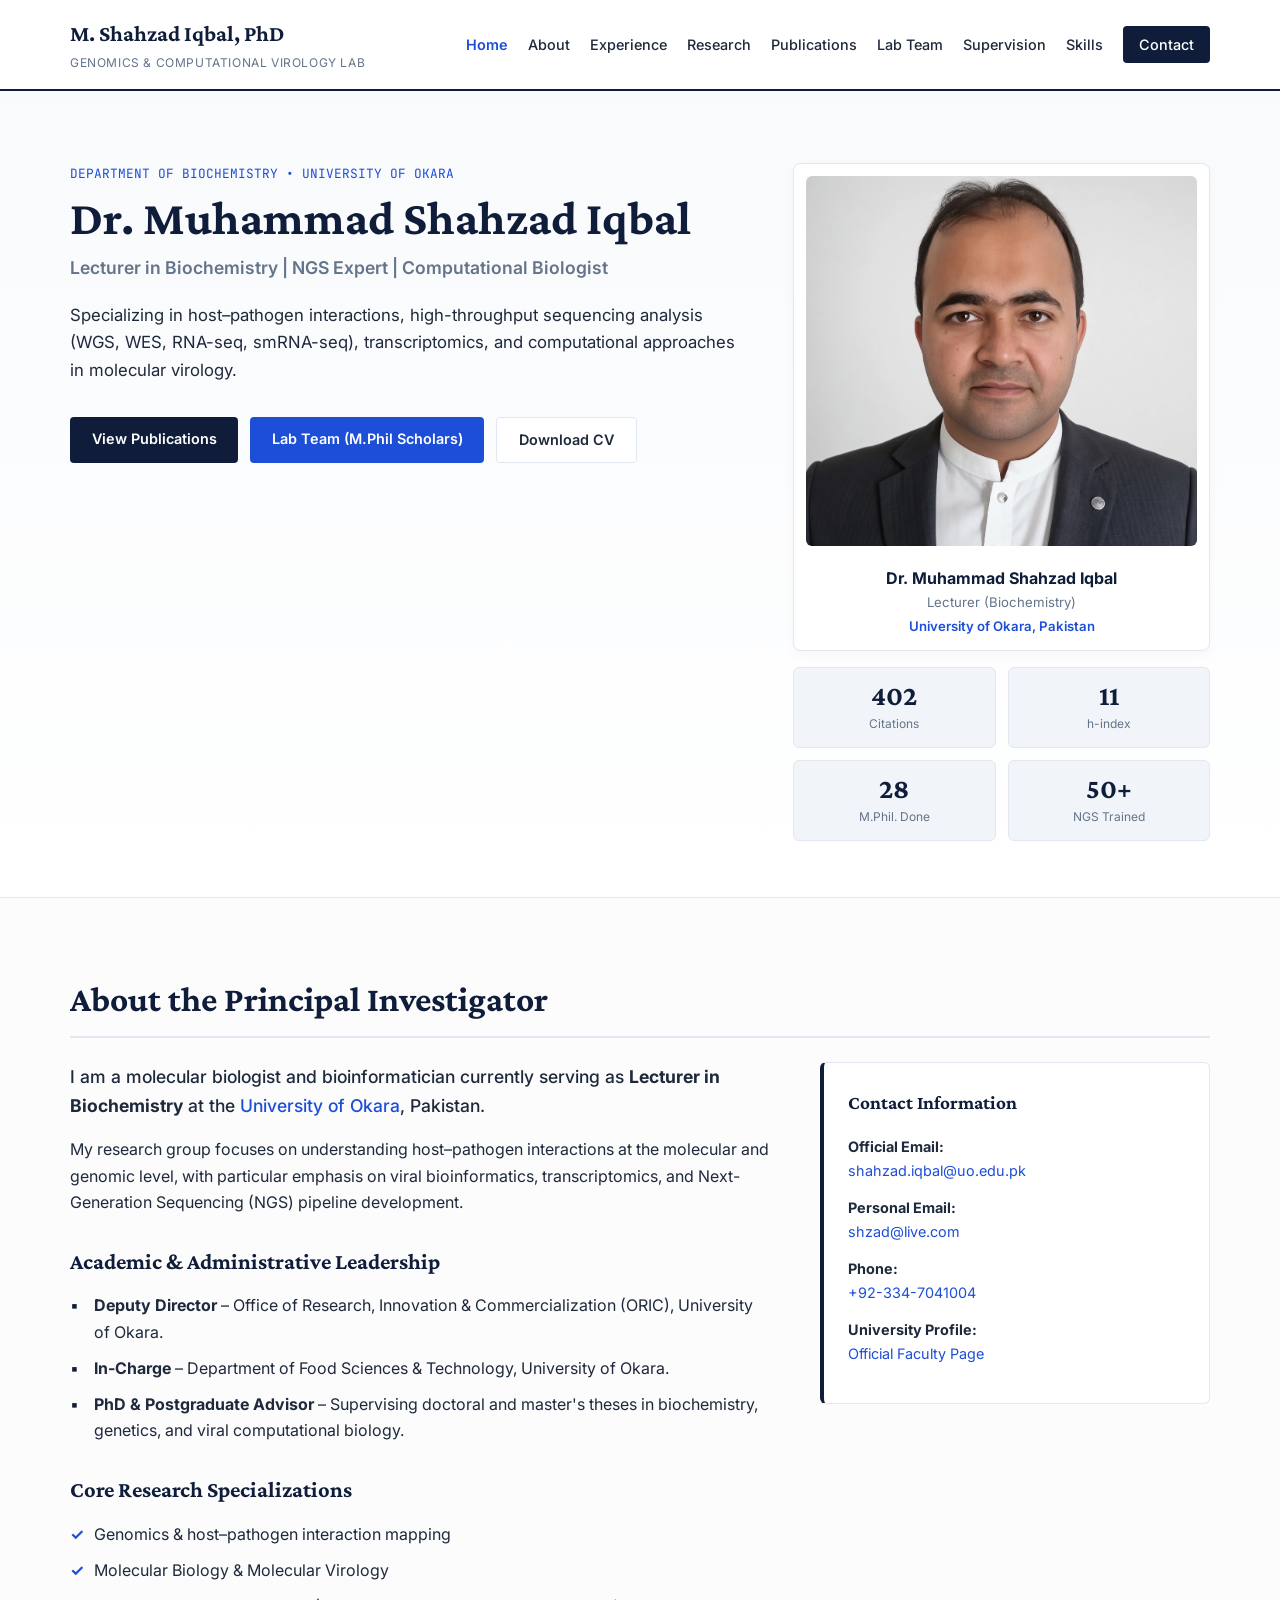
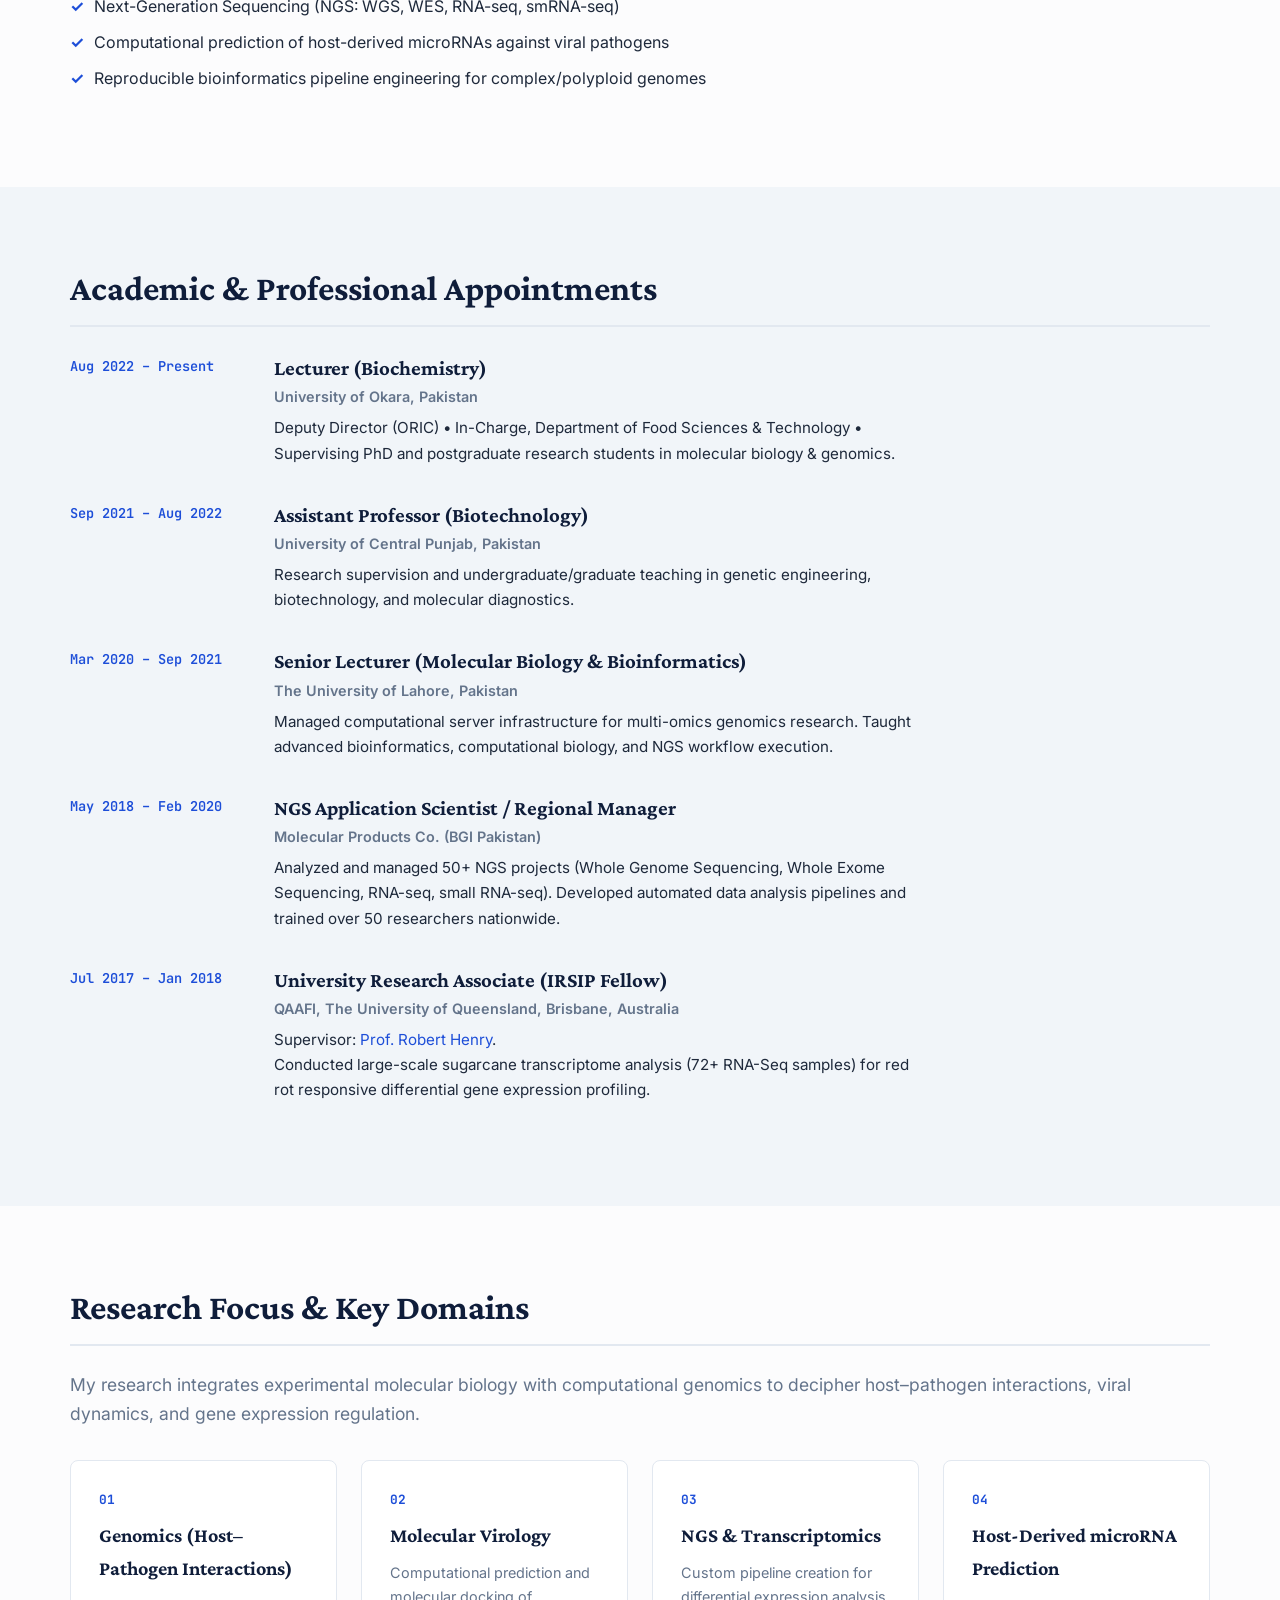
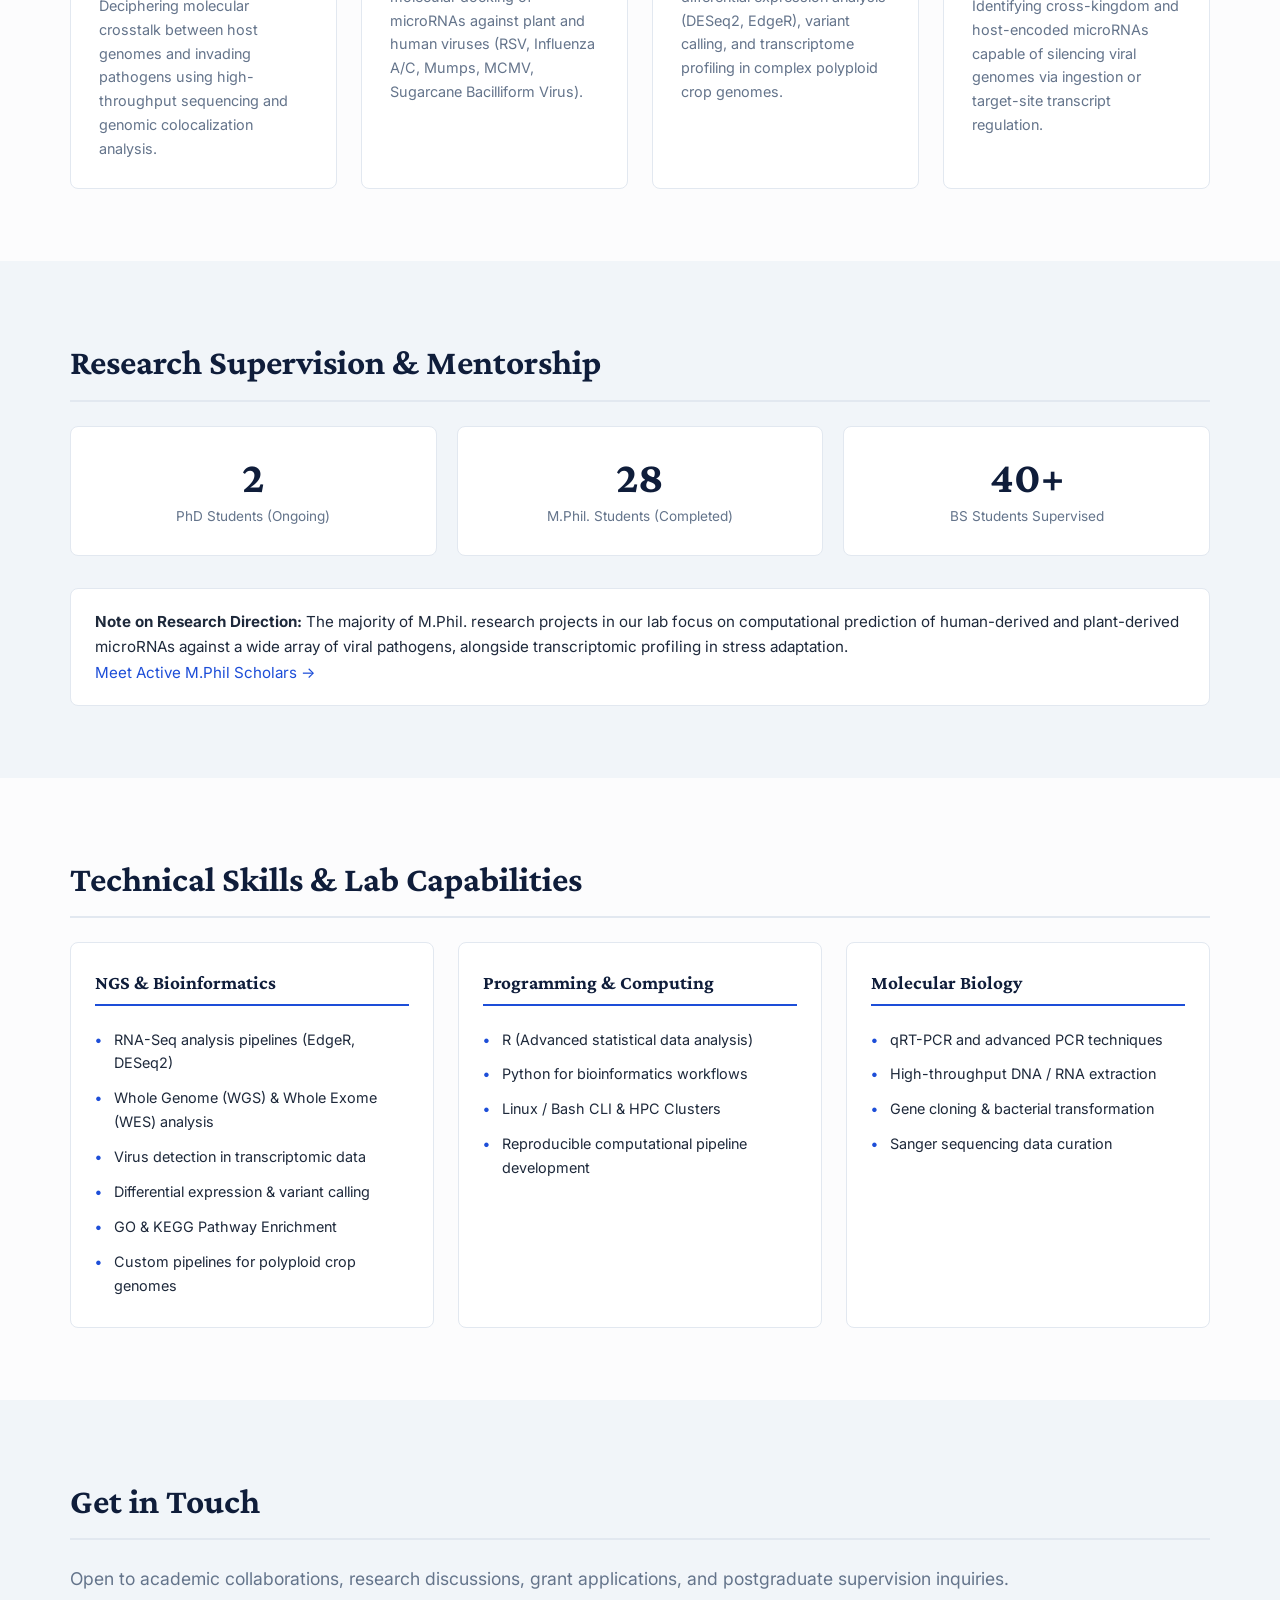
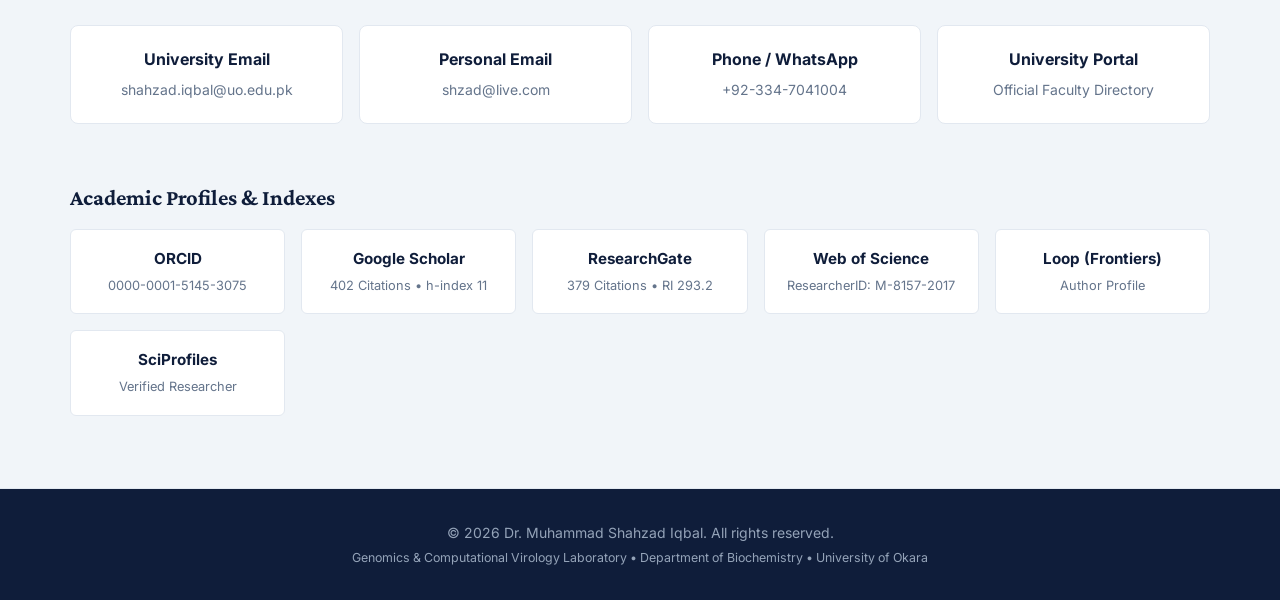
==== commit d923b351: "Add files via upload" ====
--- a/index.html
+++ b/index.html
@@ -4,180 +4,367 @@
     <meta charset="UTF-8">
     <meta name="viewport" content="width=device-width, initial-scale=1.0">
     <title>Dr. Muhammad Shahzad Iqbal | Genomics & Computational Virology Lab</title>
+    <meta name="description" content="Official Academic Portfolio & Research Lab of Dr. Muhammad Shahzad Iqbal – Assistant Professor / Researcher in Genomics, NGS, Transcriptomics, and Viral Bioinformatics at University of Okara.">
+    <meta name="keywords" content="Muhammad Shahzad Iqbal, Genomics, NGS Expert, Bioinformatics, Transcriptomics, Molecular Virology, Host-Pathogen Interactions, University of Okara">
+    
     <link rel="stylesheet" href="style.css">
     <link rel="preconnect" href="https://fonts.googleapis.com">
     <link rel="preconnect" href="https://fonts.gstatic.com" crossorigin>
-    <link href="https://fonts.googleapis.com/css2?family=Plus+Jakarta+Sans:wght@400;500;600;700;800&family=JetBrains+Mono:wght@400;500;700&display=swap" rel="stylesheet">
+    <link href="https://fonts.googleapis.com/css2?family=Crimson+Pro:ital,wght@0,400;0,600;0,700;1,400&family=Inter:wght@300;400;500;600;700&family=JetBrains+Mono:wght@400;500&display=swap" rel="stylesheet">
 </head>
-<body class="dark-theme">
-
-    <!-- LEGO BLOCK: HEADER NAV -->
+<body>
+
+    <!-- ============================================================
+         LEGO BLOCK: NAVIGATION HEADER
+         ============================================================ -->
     <header class="header">
         <div class="container nav-container">
             <a href="index.html" class="logo">
-                <span class="logo-dna">🧬</span>
-                <span class="logo-text">IQBAL LAB <span class="logo-sub">Genomics & Virology</span></span>
+                <span class="logo-title">M. Shahzad Iqbal, PhD</span>
+                <span class="logo-sub">Genomics & Computational Virology Lab</span>
             </a>
             <nav class="nav">
                 <a href="index.html" class="active">Home</a>
-                <a href="#about">PI Profile</a>
+                <a href="#about">About</a>
+                <a href="#experience">Experience</a>
                 <a href="#research">Research</a>
                 <a href="publications.html">Publications</a>
                 <a href="team.html">Lab Team</a>
-                <a href="#contact" class="nav-cta">Contact / Join</a>
+                <a href="#supervision">Supervision</a>
+                <a href="#skills">Skills</a>
+                <a href="#contact" class="nav-contact-btn">Contact</a>
             </nav>
-            <button class="menu-toggle" aria-label="Toggle navigation">☰</button>
+            <button class="menu-toggle" aria-label="Toggle menu">☰</button>
         </div>
     </header>
 
-    <!-- LEGO BLOCK: HERO SECTION -->
-    <section class="hero">
-        <div class="hero-glow"></div>
-        <div class="container hero-content">
+    <!-- ============================================================
+         LEGO BLOCK: HERO SECTION
+         ============================================================ -->
+    <section id="home" class="hero">
+        <div class="container hero-grid">
             <div class="hero-text">
-                <div class="badge"><span class="badge-dot"></span> COMPUTATIONAL BIOLOGY & GENOMICS GROUP</div>
-                <h1 class="hero-title">Decoding Viral Dynamics & Host Genomics</h1>
-                <p class="hero-lead">Led by <strong>Dr. Muhammad Shahzad Iqbal</strong>, Assistant Professor / Lecturer in Biochemistry. We engineer reproducible bioinformatics pipelines, map host-derived miRNA regulation, and analyze high-throughput NGS data.</p>
+                <div class="academic-affiliation">
+                    Department of Biochemistry • University of Okara
+                </div>
+                <h1 class="hero-name">Dr. Muhammad Shahzad Iqbal</h1>
+                <p class="hero-title-sub">Lecturer in Biochemistry | NGS Expert | Computational Biologist</p>
+                <p class="hero-bio">
+                    Specializing in host–pathogen interactions, high-throughput sequencing analysis (WGS, WES, RNA-seq, smRNA-seq), transcriptomics, and computational approaches in molecular virology.
+                </p>
                 
-                <!-- METRICS STRIP -->
-                <div class="metrics-strip">
-                    <div class="m-item">
-                        <span class="m-val">402</span>
-                        <span class="m-lbl">Citations</span>
-                    </div>
-                    <div class="m-divider"></div>
-                    <div class="m-item">
-                        <span class="m-val">11</span>
-                        <span class="m-lbl">h-index</span>
-                    </div>
-                    <div class="m-divider"></div>
-                    <div class="m-item">
-                        <span class="m-val">28+</span>
-                        <span class="m-lbl">M.Phil Graduated</span>
-                    </div>
-                </div>
-
-                <div class="hero-actions">
-                    <a href="publications.html" class="btn btn-emerald">Explore Research Papers</a>
-                    <a href="team.html" class="btn btn-outline">Meet Lab Scholars</a>
-                </div>
-            </div>
-
-            <div class="hero-card-wrapper">
-                <div class="pi-card">
-                    <div class="pi-img-frame">
-                        <img src="assets/profile.png" alt="Dr. Muhammad Shahzad Iqbal">
-                    </div>
-                    <div class="pi-details">
-                        <h3>Dr. M. Shahzad Iqbal</h3>
-                        <p>Principal Investigator</p>
-                        <span class="institution-tag">🏛️ University of Okara</span>
-                    </div>
-                </div>
-            </div>
-        </div>
-    </section>
-
-    <!-- LEGO BLOCK: FEATURED TEAM SECTION (Embedded in Home) -->
-    <section class="section section-darker">
-        <div class="container">
-            <div class="section-header-flex">
-                <div>
-                    <span class="section-eyebrow">// LAB MEMBERS</span>
-                    <h2 class="section-title">Current M.Phil Scholars <span class="highlight-tag">2025–2027</span></h2>
-                </div>
-                <a href="team.html" class="view-all-link">View Full Lab Roster →</a>
-            </div>
-
-            <div class="team-mini-grid">
-                <div class="mini-member-card">
-                    <div class="avatar-placeholder">👨‍🔬</div>
-                    <h4>Muhammad Salman</h4>
-                    <p>M.Phil Scholar (2025–2027)</p>
-                    <span class="topic-tag">Genomic Data Science</span>
-                </div>
-                <div class="mini-member-card">
-                    <div class="avatar-placeholder">👩‍🔬</div>
-                    <h4>Aleeza Khurshid</h4>
-                    <p>M.Phil Scholar (2025–2027)</p>
-                    <span class="topic-tag">Computational Virology</span>
-                </div>
-                <div class="mini-member-card">
-                    <div class="avatar-placeholder">👩‍🔬</div>
-                    <h4>Tayyaba Noor</h4>
-                    <p>M.Phil Scholar (2025–2027)</p>
-                    <span class="topic-tag">NGS & Transcriptomics</span>
-                </div>
-            </div>
-        </div>
-    </section>
-
-    <!-- LEGO BLOCK: RESEARCH THRUSTS -->
+                <div class="hero-ctas">
+                    <a href="publications.html" class="btn btn-primary">View Publications</a>
+                    <a href="team.html" class="btn btn-secondary">Lab Team (M.Phil Scholars)</a>
+                    <a href="assets/CV_Muhammad_Shahzad_Iqbal.pdf" class="btn btn-outline" download>Download CV</a>
+                </div>
+            </div>
+
+            <div class="hero-sidebar">
+                <div class="profile-card">
+                    <img src="assets/profile.png" alt="Dr. Muhammad Shahzad Iqbal" class="profile-img">
+                    <div class="profile-meta">
+                        <strong>Dr. Muhammad Shahzad Iqbal</strong>
+                        <span>Lecturer (Biochemistry)</span>
+                        <span class="univ-tag">University of Okara, Pakistan</span>
+                    </div>
+                </div>
+
+                <div class="quick-stats-box">
+                    <div class="stat-item">
+                        <span class="stat-num">402</span>
+                        <span class="stat-lbl">Citations</span>
+                    </div>
+                    <div class="stat-item">
+                        <span class="stat-num">11</span>
+                        <span class="stat-lbl">h-index</span>
+                    </div>
+                    <div class="stat-item">
+                        <span class="stat-num">28</span>
+                        <span class="stat-lbl">M.Phil. Done</span>
+                    </div>
+                    <div class="stat-item">
+                        <span class="stat-num">50+</span>
+                        <span class="stat-lbl">NGS Trained</span>
+                    </div>
+                </div>
+            </div>
+        </div>
+    </section>
+
+    <!-- ============================================================
+         LEGO BLOCK: ABOUT PI & ROLES
+         ============================================================ -->
+    <section id="about" class="section">
+        <div class="container">
+            <h2 class="section-heading">About the Principal Investigator</h2>
+            <div class="about-grid">
+                <div class="about-content">
+                    <p class="lead-text">
+                        I am a molecular biologist and bioinformatician currently serving as <strong>Lecturer in Biochemistry</strong> at the 
+                        <a href="https://www.uo.edu.pk/faculty/dr-muhammad-shahzad--iqbal-678417826438dff4d6f32c6f" target="_blank" rel="noopener">University of Okara</a>, Pakistan.
+                    </p>
+                    <p>
+                        My research group focuses on understanding host–pathogen interactions at the molecular and genomic level, with particular emphasis on viral bioinformatics, transcriptomics, and Next-Generation Sequencing (NGS) pipeline development.
+                    </p>
+
+                    <h3 class="sub-heading">Academic & Administrative Leadership</h3>
+                    <ul class="academic-list">
+                        <li><strong>Deputy Director</strong> – Office of Research, Innovation & Commercialization (ORIC), University of Okara.</li>
+                        <li><strong>In-Charge</strong> – Department of Food Sciences & Technology, University of Okara.</li>
+                        <li><strong>PhD & Postgraduate Advisor</strong> – Supervising doctoral and master's theses in biochemistry, genetics, and viral computational biology.</li>
+                    </ul>
+
+                    <h3 class="sub-heading">Core Research Specializations</h3>
+                    <ul class="check-list">
+                        <li>Genomics & host–pathogen interaction mapping</li>
+                        <li>Molecular Biology & Molecular Virology</li>
+                        <li>Next-Generation Sequencing (NGS: WGS, WES, RNA-seq, smRNA-seq)</li>
+                        <li>Computational prediction of host-derived microRNAs against viral pathogens</li>
+                        <li>Reproducible bioinformatics pipeline engineering for complex/polyploid genomes</li>
+                    </ul>
+                </div>
+
+                <div class="about-side-box">
+                    <div class="info-block">
+                        <h4>Contact Information</h4>
+                        <p><strong>Official Email:</strong><br><a href="mailto:shahzad.iqbal@uo.edu.pk">shahzad.iqbal@uo.edu.pk</a></p>
+                        <p><strong>Personal Email:</strong><br><a href="mailto:shzad@live.com">shzad@live.com</a></p>
+                        <p><strong>Phone:</strong><br><a href="tel:+923347041004">+92-334-7041004</a></p>
+                        <p><strong>University Profile:</strong><br><a href="https://www.uo.edu.pk/faculty/dr-muhammad-shahzad--iqbal-678417826438dff4d6f32c6f" target="_blank">Official Faculty Page</a></p>
+                    </div>
+                </div>
+            </div>
+        </div>
+    </section>
+
+    <!-- ============================================================
+         LEGO BLOCK: ACADEMIC & PROFESSIONAL EXPERIENCE
+         ============================================================ -->
+    <section id="experience" class="section section-alt">
+        <div class="container">
+            <h2 class="section-heading">Academic & Professional Appointments</h2>
+            
+            <div class="experience-timeline">
+                
+                <div class="exp-item">
+                    <div class="exp-date">Aug 2022 – Present</div>
+                    <div class="exp-body">
+                        <h3>Lecturer (Biochemistry)</h3>
+                        <div class="exp-org">University of Okara, Pakistan</div>
+                        <p>Deputy Director (ORIC) • In-Charge, Department of Food Sciences & Technology • Supervising PhD and postgraduate research students in molecular biology & genomics.</p>
+                    </div>
+                </div>
+
+                <div class="exp-item">
+                    <div class="exp-date">Sep 2021 – Aug 2022</div>
+                    <div class="exp-body">
+                        <h3>Assistant Professor (Biotechnology)</h3>
+                        <div class="exp-org">University of Central Punjab, Pakistan</div>
+                        <p>Research supervision and undergraduate/graduate teaching in genetic engineering, biotechnology, and molecular diagnostics.</p>
+                    </div>
+                </div>
+
+                <div class="exp-item">
+                    <div class="exp-date">Mar 2020 – Sep 2021</div>
+                    <div class="exp-body">
+                        <h3>Senior Lecturer (Molecular Biology & Bioinformatics)</h3>
+                        <div class="exp-org">The University of Lahore, Pakistan</div>
+                        <p>Managed computational server infrastructure for multi-omics genomics research. Taught advanced bioinformatics, computational biology, and NGS workflow execution.</p>
+                    </div>
+                </div>
+
+                <div class="exp-item">
+                    <div class="exp-date">May 2018 – Feb 2020</div>
+                    <div class="exp-body">
+                        <h3>NGS Application Scientist / Regional Manager</h3>
+                        <div class="exp-org">Molecular Products Co. (BGI Pakistan)</div>
+                        <p>Analyzed and managed 50+ NGS projects (Whole Genome Sequencing, Whole Exome Sequencing, RNA-seq, small RNA-seq). Developed automated data analysis pipelines and trained over 50 researchers nationwide.</p>
+                    </div>
+                </div>
+
+                <div class="exp-item">
+                    <div class="exp-date">Jul 2017 – Jan 2018</div>
+                    <div class="exp-body">
+                        <h3>University Research Associate (IRSIP Fellow)</h3>
+                        <div class="exp-org">QAAFI, The University of Queensland, Brisbane, Australia</div>
+                        <p>Supervisor: <a href="https://about.uq.edu.au/experts/1005" target="_blank" rel="noopener">Prof. Robert Henry</a>.<br>Conducted large-scale sugarcane transcriptome analysis (72+ RNA-Seq samples) for red rot responsive differential gene expression profiling.</p>
+                    </div>
+                </div>
+
+            </div>
+        </div>
+    </section>
+
+    <!-- ============================================================
+         LEGO BLOCK: RESEARCH FOCUS AREAS
+         ============================================================ -->
     <section id="research" class="section">
         <div class="container">
-            <div class="section-header">
-                <span class="section-eyebrow">// SCIENTIFIC SCOPE</span>
-                <h2 class="section-title">Primary Research Focus</h2>
-            </div>
-
-            <div class="thrust-cards-grid">
-                <div class="thrust-card">
-                    <div class="tc-icon">🦠</div>
-                    <h3>Viral Bioinformatics</h3>
-                    <p>In silico discovery of host-derived microRNAs targeting human and agricultural viral genomes (RSV, Influenza, Mumps, MCMV).</p>
-                </div>
-                <div class="thrust-card">
-                    <div class="tc-icon">🧬</div>
+            <h2 class="section-heading">Research Focus & Key Domains</h2>
+            <p class="section-lead">My research integrates experimental molecular biology with computational genomics to decipher host–pathogen interactions, viral dynamics, and gene expression regulation.</p>
+            
+            <div class="research-grid">
+                <div class="research-card">
+                    <div class="rc-num">01</div>
+                    <h3>Genomics (Host–Pathogen Interactions)</h3>
+                    <p>Deciphering molecular crosstalk between host genomes and invading pathogens using high-throughput sequencing and genomic colocalization analysis.</p>
+                </div>
+                <div class="research-card">
+                    <div class="rc-num">02</div>
+                    <h3>Molecular Virology</h3>
+                    <p>Computational prediction and molecular docking of microRNAs against plant and human viruses (RSV, Influenza A/C, Mumps, MCMV, Sugarcane Bacilliform Virus).</p>
+                </div>
+                <div class="research-card">
+                    <div class="rc-num">03</div>
                     <h3>NGS & Transcriptomics</h3>
-                    <p>High-throughput RNA-Seq, Whole Exome, and smRNA-seq data processing pipelines tailored for polyploid genomes and complex traits.</p>
-                </div>
-                <div class="thrust-card">
-                    <div class="tc-icon">⚡</div>
-                    <h3>Epigenomics & Small RNA</h3>
-                    <p>Investigating mobile small RNAs as key drivers of systemic adaptation, environmental stress response, and epigenomic remodeling.</p>
-                </div>
-            </div>
-        </div>
-    </section>
-
-    <!-- LEGO BLOCK: CONTACT & PORTALS -->
-    <section id="contact" class="section section-darker">
-        <div class="container">
-            <div class="section-header text-center">
-                <span class="section-eyebrow">// GET IN TOUCH</span>
-                <h2 class="section-title">Contact & Academic Networks</h2>
-            </div>
-
+                    <p>Custom pipeline creation for differential expression analysis (DESeq2, EdgeR), variant calling, and transcriptome profiling in complex polyploid crop genomes.</p>
+                </div>
+                <div class="research-card">
+                    <div class="rc-num">04</div>
+                    <h3>Host-Derived microRNA Prediction</h3>
+                    <p>Identifying cross-kingdom and host-encoded microRNAs capable of silencing viral genomes via ingestion or target-site transcript regulation.</p>
+                </div>
+            </div>
+        </div>
+    </section>
+
+    <!-- ============================================================
+         LEGO BLOCK: SUPERVISION & MENTORSHIP
+         ============================================================ -->
+    <section id="supervision" class="section section-alt">
+        <div class="container">
+            <h2 class="section-heading">Research Supervision & Mentorship</h2>
+            
+            <div class="stats-row">
+                <div class="stat-card">
+                    <span class="number">2</span>
+                    <span class="label">PhD Students (Ongoing)</span>
+                </div>
+                <div class="stat-card">
+                    <span class="number">28</span>
+                    <span class="label">M.Phil. Students (Completed)</span>
+                </div>
+                <div class="stat-card">
+                    <span class="number">40+</span>
+                    <span class="label">BS Students Supervised</span>
+                </div>
+            </div>
+
+            <div class="supervision-note">
+                <p><strong>Note on Research Direction:</strong> The majority of M.Phil. research projects in our lab focus on computational prediction of human-derived and plant-derived microRNAs against a wide array of viral pathogens, alongside transcriptomic profiling in stress adaptation.</p>
+                <a href="team.html" class="inline-link">Meet Active M.Phil Scholars →</a>
+            </div>
+        </div>
+    </section>
+
+    <!-- ============================================================
+         LEGO BLOCK: SKILLS & TECHNICAL EXPERTISE
+         ============================================================ -->
+    <section id="skills" class="section">
+        <div class="container">
+            <h2 class="section-heading">Technical Skills & Lab Capabilities</h2>
+            
+            <div class="skills-grid">
+                <div class="skill-column">
+                    <h3>NGS & Bioinformatics</h3>
+                    <ul>
+                        <li>RNA-Seq analysis pipelines (EdgeR, DESeq2)</li>
+                        <li>Whole Genome (WGS) & Whole Exome (WES) analysis</li>
+                        <li>Virus detection in transcriptomic data</li>
+                        <li>Differential expression & variant calling</li>
+                        <li>GO & KEGG Pathway Enrichment</li>
+                        <li>Custom pipelines for polyploid crop genomes</li>
+                    </ul>
+                </div>
+
+                <div class="skill-column">
+                    <h3>Programming & Computing</h3>
+                    <ul>
+                        <li>R (Advanced statistical data analysis)</li>
+                        <li>Python for bioinformatics workflows</li>
+                        <li>Linux / Bash CLI & HPC Clusters</li>
+                        <li>Reproducible computational pipeline development</li>
+                    </ul>
+                </div>
+
+                <div class="skill-column">
+                    <h3>Molecular Biology</h3>
+                    <ul>
+                        <li>qRT-PCR and advanced PCR techniques</li>
+                        <li>High-throughput DNA / RNA extraction</li>
+                        <li>Gene cloning & bacterial transformation</li>
+                        <li>Sanger sequencing data curation</li>
+                    </ul>
+                </div>
+            </div>
+        </div>
+    </section>
+
+    <!-- ============================================================
+         LEGO BLOCK: CONTACT & ACADEMIC PORTALS
+         ============================================================ -->
+    <section id="contact" class="section section-alt">
+        <div class="container">
+            <h2 class="section-heading">Get in Touch</h2>
+            <p class="section-lead">Open to academic collaborations, research discussions, grant applications, and postgraduate supervision inquiries.</p>
+            
             <div class="contact-grid">
-                <a href="mailto:shahzad.iqbal@uo.edu.pk" class="c-card">
-                    <span class="c-icon">✉️</span>
-                    <div>
-                        <strong>University Email</strong>
-                        <span>shahzad.iqbal@uo.edu.pk</span>
-                    </div>
-                </a>
-                <a href="https://orcid.org/0000-0001-5145-3075" target="_blank" class="c-card">
-                    <span class="c-icon">🆔</span>
-                    <div>
-                        <strong>ORCID iD</strong>
-                        <span>0000-0001-5145-3075</span>
-                    </div>
-                </a>
-                <a href="https://scholar.google.com/citations?user=-gzVrr4AAAAJ" target="_blank" class="c-card">
-                    <span class="c-icon">🎓</span>
-                    <div>
-                        <strong>Google Scholar</strong>
-                        <span>400+ Citations • h-index 11</span>
-                    </div>
-                </a>
-            </div>
-        </div>
-    </section>
-
+                <a href="mailto:shahzad.iqbal@uo.edu.pk" class="contact-card">
+                    <strong>University Email</strong>
+                    <span>shahzad.iqbal@uo.edu.pk</span>
+                </a>
+                <a href="mailto:shzad@live.com" class="contact-card">
+                    <strong>Personal Email</strong>
+                    <span>shzad@live.com</span>
+                </a>
+                <a href="tel:+923347041004" class="contact-card">
+                    <strong>Phone / WhatsApp</strong>
+                    <span>+92-334-7041004</span>
+                </a>
+                <a href="https://www.uo.edu.pk/faculty/dr-muhammad-shahzad--iqbal-678417826438dff4d6f32c6f" target="_blank" rel="noopener" class="contact-card">
+                    <strong>University Portal</strong>
+                    <span>Official Faculty Directory</span>
+                </a>
+            </div>
+
+            <h3 class="sub-heading text-center" style="margin-top: 3.5rem;">Academic Profiles & Indexes</h3>
+            <div class="profiles-grid">
+                <a href="https://orcid.org/0000-0001-5145-3075" target="_blank" rel="noopener" class="profile-link-card">
+                    <strong>ORCID</strong>
+                    <span>0000-0001-5145-3075</span>
+                </a>
+                <a href="https://scholar.google.com/citations?user=-gzVrr4AAAAJ" target="_blank" rel="noopener" class="profile-link-card">
+                    <strong>Google Scholar</strong>
+                    <span>402 Citations • h-index 11</span>
+                </a>
+                <a href="https://www.researchgate.net/profile/Muhammad-Shahzad-Iqbal" target="_blank" rel="noopener" class="profile-link-card">
+                    <strong>ResearchGate</strong>
+                    <span>379 Citations • RI 293.2</span>
+                </a>
+                <a href="https://www.webofscience.com/wos/author/record/M-8157-2017" target="_blank" rel="noopener" class="profile-link-card">
+                    <strong>Web of Science</strong>
+                    <span>ResearcherID: M-8157-2017</span>
+                </a>
+                <a href="https://loop.frontiersin.org/people/274010/overview" target="_blank" rel="noopener" class="profile-link-card">
+                    <strong>Loop (Frontiers)</strong>
+                    <span>Author Profile</span>
+                </a>
+                <a href="https://sciprofiles.com/profile/311476" target="_blank" rel="noopener" class="profile-link-card">
+                    <strong>SciProfiles</strong>
+                    <span>Verified Researcher</span>
+                </a>
+            </div>
+        </div>
+    </section>
+
+    <!-- ============================================================
+         LEGO BLOCK: FOOTER
+         ============================================================ -->
     <footer class="footer">
-        <div class="container footer-content">
-            <p>© 2026 Dr. Muhammad Shahzad Iqbal Lab. All rights reserved.</p>
-            <p class="footer-sub">University of Okara • Department of Biochemistry</p>
+        <div class="container">
+            <p>© 2026 Dr. Muhammad Shahzad Iqbal. All rights reserved.</p>
+            <p class="footer-sub">Genomics & Computational Virology Laboratory • Department of Biochemistry • University of Okara</p>
         </div>
     </footer>
 
--- a/style.css
+++ b/style.css
@@ -1,57 +1,62 @@
 /* ==========================================================================
-   PROMINENT BIOTECH / MOLECULAR BIOLOGY LAB THEME
-   Inspired by Broad Institute, Oxford Bio Labs & Stanford Genomics
-   Colors: Deep Obsidian (#0a0f1d), Bio Emerald (#10b981), Cyber Cyan (#06b6d4)
+   CLASSIC ACADEMIC RESEARCH LAB THEME
+   Inspired by Harvard / Oxford Computational Biology Lab Webpages
    ========================================================================== */
 
 :root {
-    /* Color Palette */
-    --bg-dark: #070b14;
-    --bg-card: #0f172a;
-    --bg-card-hover: #1e293b;
-    --border-card: rgba(255, 255, 255, 0.08);
-    --border-highlight: rgba(16, 185, 129, 0.4);
-    
-    --emerald: #10b981;
-    --emerald-glow: rgba(16, 185, 129, 0.15);
-    --cyan: #06b6d4;
-    
-    --text-main: #f8fafc;
-    --text-muted: #94a3b8;
-    
+    /* Colors */
+    --primary-navy: #0f1d3a;
+    --accent-blue: #1d4ed8;
+    --accent-hover: #1e40af;
+    --bg-main: #fcfcfd;
+    --bg-alt: #f1f5f9;
+    --surface: #ffffff;
+    --text-main: #1e293b;
+    --text-muted: #64748b;
+    --border-color: #e2e8f0;
+
     /* Typography */
-    --font-sans: 'Plus Jakarta Sans', system-ui, sans-serif;
+    --font-serif: 'Crimson Pro', Georgia, serif;
+    --font-sans: 'Inter', system-ui, sans-serif;
     --font-mono: 'JetBrains Mono', monospace;
 }
 
-/* Global Reset */
 *, *::before, *::after {
     margin: 0;
     padding: 0;
     box-sizing: border-box;
 }
 
-body.dark-theme {
-    background-color: var(--bg-dark);
+body {
+    font-family: var(--font-sans);
+    background-color: var(--bg-main);
     color: var(--text-main);
-    font-family: var(--font-sans);
-    line-height: 1.6;
-    -webkit-font-smoothing: antialiased;
+    line-height: 1.65;
+    font-size: 16px;
 }
 
 .container {
     width: 90%;
-    max-width: 1200px;
+    max-width: 1140px;
     margin: 0 auto;
 }
 
-/* Navigation */
+a {
+    color: var(--accent-blue);
+    text-decoration: none;
+}
+
+a:hover {
+    text-decoration: underline;
+}
+
+/* Header & Nav */
 .header {
     position: sticky;
     top: 0;
-    background: rgba(7, 11, 20, 0.85);
-    backdrop-filter: blur(16px);
-    border-bottom: 1px solid var(--border-card);
+    background: rgba(255, 255, 255, 0.95);
+    backdrop-filter: blur(8px);
+    border-bottom: 2px solid var(--primary-navy);
     z-index: 1000;
     padding: 1rem 0;
 }
@@ -64,507 +69,299 @@
 
 .logo {
     display: flex;
-    align-items: center;
-    gap: 0.75rem;
-    text-decoration: none;
-}
-
-.logo-dna {
-    font-size: 1.5rem;
-}
-
-.logo-text {
-    font-weight: 800;
-    font-size: 1.1rem;
-    color: var(--text-main);
-    display: flex;
     flex-direction: column;
-    line-height: 1;
+}
+
+.logo-title {
+    font-family: var(--font-serif);
+    font-size: 1.4rem;
+    font-weight: 700;
+    color: var(--primary-navy);
 }
 
 .logo-sub {
-    font-size: 0.65rem;
-    font-family: var(--font-mono);
-    color: var(--cyan);
-    letter-spacing: 0.1em;
+    font-size: 0.75rem;
+    color: var(--text-muted);
+    letter-spacing: 0.05em;
     text-transform: uppercase;
-    margin-top: 0.2rem;
 }
 
 .nav {
     display: flex;
+    gap: 1.25rem;
     align-items: center;
-    gap: 1.75rem;
 }
 
 .nav a {
-    color: var(--text-muted);
-    text-decoration: none;
+    color: var(--text-main);
+    font-weight: 500;
+    font-size: 0.9rem;
+}
+
+.nav a:hover, .nav a.active {
+    color: var(--accent-blue);
     font-weight: 600;
-    font-size: 0.9rem;
-    transition: all 0.2s ease;
-}
-
-.nav a:hover, .nav a.active {
-    color: var(--emerald);
-}
-
-.nav-cta {
-    background: var(--emerald);
-    color: var(--bg-dark) !important;
-    padding: 0.5rem 1.1rem;
-    border-radius: 0.375rem;
-    font-weight: 700 !important;
-}
-
-.nav-cta:hover {
-    box-shadow: 0 0 15px var(--emerald-glow);
+}
+
+.nav-contact-btn {
+    background: var(--primary-navy);
+    color: white !important;
+    padding: 0.4rem 1rem;
+    border-radius: 0.25rem;
 }
 
 .menu-toggle {
     display: none;
     background: none;
     border: none;
-    color: white;
     font-size: 1.5rem;
     cursor: pointer;
 }
 
-/* Page Banners & Hero */
+/* Hero Section */
 .hero {
-    position: relative;
-    padding: 6rem 0 5rem;
-    overflow: hidden;
-}
-
-.hero-glow {
-    position: absolute;
-    top: -100px;
-    left: 20%;
-    width: 500px;
-    height: 500px;
-    background: radial-gradient(circle, rgba(16, 185, 129, 0.12) 0%, rgba(0,0,0,0) 70%);
-    pointer-events: none;
-}
-
-.hero-content {
+    padding: 4.5rem 0 3.5rem;
+    background: linear-gradient(180deg, #f8fafc 0%, #ffffff 100%);
+    border-bottom: 1px solid var(--border-color);
+}
+
+.hero-grid {
     display: grid;
-    grid-template-columns: 1.4fr 1fr;
+    grid-template-columns: 1.6fr 1fr;
     gap: 3.5rem;
-    align-items: center;
-}
-
-.badge {
-    display: inline-flex;
-    align-items: center;
-    gap: 0.5rem;
-    background: var(--emerald-glow);
-    border: 1px solid var(--border-highlight);
-    color: var(--emerald);
+    align-items: start;
+}
+
+.academic-affiliation {
     font-family: var(--font-mono);
-    font-size: 0.75rem;
-    padding: 0.35rem 0.85rem;
-    border-radius: 2rem;
+    font-size: 0.8rem;
+    color: var(--accent-blue);
+    text-transform: uppercase;
+    margin-bottom: 0.5rem;
+}
+
+.hero-name {
+    font-family: var(--font-serif);
+    font-size: 3rem;
+    font-weight: 700;
+    color: var(--primary-navy);
+    line-height: 1.1;
+    margin-bottom: 0.5rem;
+}
+
+.hero-title-sub {
+    font-size: 1.1rem;
+    font-weight: 600;
+    color: var(--text-muted);
     margin-bottom: 1.25rem;
 }
 
-.badge-dot {
-    width: 6px;
-    height: 6px;
-    background: var(--emerald);
-    border-radius: 50%;
-    box-shadow: 0 0 8px var(--emerald);
-}
-
-.hero-title {
-    font-size: 3rem;
-    font-weight: 800;
-    line-height: 1.1;
-    letter-spacing: -0.02em;
-    margin-bottom: 1rem;
-    background: linear-gradient(135deg, #ffffff 0%, #cbd5e1 100%);
-    -webkit-background-clip: text;
-    -webkit-text-fill-color: transparent;
-}
-
-.hero-lead {
-    color: var(--text-muted);
+.hero-bio {
     font-size: 1.05rem;
+    color: var(--text-main);
     margin-bottom: 2rem;
 }
 
-/* Metrics Strip */
-.metrics-strip {
+.hero-ctas {
     display: flex;
-    align-items: center;
-    gap: 1.5rem;
-    background: var(--bg-card);
-    border: 1px solid var(--border-card);
-    padding: 1rem 1.5rem;
-    border-radius: 0.5rem;
-    width: fit-content;
-    margin-bottom: 2rem;
-}
-
-.m-val {
-    font-family: var(--font-mono);
-    font-size: 1.5rem;
-    font-weight: 700;
-    color: var(--emerald);
-}
-
-.m-lbl {
-    display: block;
-    font-size: 0.75rem;
-    color: var(--text-muted);
-}
-
-.m-divider {
-    width: 1px;
-    height: 30px;
-    background: var(--border-card);
-}
-
-/* Buttons */
+    gap: 0.75rem;
+    flex-wrap: wrap;
+}
+
 .btn {
     display: inline-block;
-    padding: 0.75rem 1.5rem;
+    padding: 0.65rem 1.35rem;
+    border-radius: 0.25rem;
+    font-weight: 600;
+    font-size: 0.9rem;
+    transition: all 0.2s ease;
+}
+
+.btn-primary { background: var(--primary-navy); color: white; }
+.btn-primary:hover { background: var(--accent-hover); color: white; text-decoration: none; }
+
+.btn-secondary { background: var(--accent-blue); color: white; }
+.btn-secondary:hover { background: var(--accent-hover); color: white; text-decoration: none; }
+
+.btn-outline { border: 1px solid var(--border-color); color: var(--text-main); background: white; }
+.btn-outline:hover { border-color: var(--primary-navy); text-decoration: none; }
+
+/* Hero Sidebar & Profile */
+.profile-card {
+    background: white;
+    border: 1px solid var(--border-color);
+    padding: 0.75rem;
+    border-radius: 0.5rem;
+    box-shadow: 0 4px 12px rgba(0,0,0,0.03);
+    text-align: center;
+}
+
+.profile-img {
+    width: 100%;
     border-radius: 0.375rem;
-    font-weight: 700;
-    font-size: 0.9rem;
-    text-decoration: none;
-    transition: all 0.2s ease;
-}
-
-.btn-emerald {
-    background: var(--emerald);
-    color: var(--bg-dark);
-}
-
-.btn-emerald:hover {
-    box-shadow: 0 0 20px var(--emerald-glow);
-    transform: translateY(-2px);
-}
-
-.btn-outline {
-    background: transparent;
-    color: var(--text-main);
-    border: 1px solid var(--border-card);
-}
-
-.btn-outline:hover {
-    border-color: var(--emerald);
-    color: var(--emerald);
-}
-
-/* PI Card */
-.pi-card {
-    background: var(--bg-card);
-    border: 1px solid var(--border-card);
-    border-radius: 1rem;
-    padding: 1rem;
-    text-align: center;
-}
-
-.pi-img-frame img {
-    width: 100%;
-    border-radius: 0.75rem;
-    display: block;
-}
-
-.pi-details {
+}
+
+.profile-meta {
+    margin-top: 0.75rem;
+}
+
+.profile-meta strong { display: block; color: var(--primary-navy); font-size: 1rem; }
+.profile-meta span { display: block; font-size: 0.825rem; color: var(--text-muted); }
+.univ-tag { font-weight: 600; color: var(--accent-blue) !important; margin-top: 0.2rem; }
+
+.quick-stats-box {
+    display: grid;
+    grid-template-columns: 1fr 1fr;
+    gap: 0.75rem;
     margin-top: 1rem;
 }
 
-.pi-details h3 {
-    font-size: 1.2rem;
-    color: var(--text-main);
-}
-
-.pi-details p {
-    color: var(--emerald);
-    font-size: 0.85rem;
-    font-family: var(--font-mono);
-}
-
-.institution-tag {
-    display: inline-block;
-    font-size: 0.8rem;
-    color: var(--text-muted);
-    margin-top: 0.5rem;
-}
-
-/* Sections */
-.section {
-    padding: 5rem 0;
-}
-
-.section-darker {
-    background: #04070e;
-}
-
-.section-eyebrow {
-    font-family: var(--font-mono);
-    font-size: 0.8rem;
-    color: var(--cyan);
-    letter-spacing: 0.1em;
-    display: block;
-    margin-bottom: 0.35rem;
-}
-
-.section-title {
-    font-size: 2.2rem;
-    font-weight: 800;
-    margin-bottom: 0.5rem;
-}
-
-.highlight-tag {
-    font-size: 0.85rem;
-    font-family: var(--font-mono);
-    background: var(--emerald-glow);
-    color: var(--emerald);
-    border: 1px solid var(--border-highlight);
-    padding: 0.2rem 0.6rem;
-    border-radius: 0.25rem;
-    vertical-align: middle;
-}
-
-/* Team Section Styles */
-.team-grid {
-    display: grid;
-    grid-template-columns: repeat(auto-fit, minmax(320px, 1fr));
-    gap: 2rem;
-    margin-top: 2.5rem;
-}
-
-.team-card {
-    background: var(--bg-card);
-    border: 1px solid var(--border-card);
-    border-radius: 0.75rem;
-    overflow: hidden;
-    transition: all 0.25s ease;
-}
-
-.team-card:hover {
-    border-color: var(--border-highlight);
-    transform: translateY(-4px);
-    box-shadow: 0 10px 30px rgba(0, 0, 0, 0.5);
-}
-
-.member-image-box {
-    position: relative;
-    aspect-ratio: 4/3;
-    background: #020408;
-    overflow: hidden;
-}
-
-.member-image-box img {
-    width: 100%;
-    height: 100%;
-    object-fit: cover;
-}
-
-.member-placeholder {
-    height: 100%;
-    display: flex;
-    flex-direction: column;
-    align-items: center;
-    justify-content: center;
-    background: radial-gradient(circle, #1e293b 0%, #0f172a 100%);
-    color: var(--text-muted);
-}
-
-.ph-avatar {
-    font-size: 3rem;
-}
-
-.ph-text {
-    font-size: 0.75rem;
-    font-family: var(--font-mono);
-    margin-top: 0.5rem;
-}
-
-.batch-badge {
-    position: absolute;
-    top: 12px;
-    right: 12px;
-    background: rgba(7, 11, 20, 0.85);
-    backdrop-filter: blur(8px);
-    border: 1px solid var(--border-highlight);
-    color: var(--emerald);
-    font-family: var(--font-mono);
-    font-size: 0.75rem;
-    padding: 0.25rem 0.6rem;
-    border-radius: 0.25rem;
-}
-
-.member-info {
-    padding: 1.5rem;
-}
-
-.member-name {
-    font-size: 1.25rem;
-    font-weight: 700;
-    color: var(--text-main);
-}
-
-.member-role {
-    font-size: 0.85rem;
-    color: var(--cyan);
-    font-family: var(--font-mono);
-    display: block;
-}
-
-.member-department {
-    font-size: 0.8rem;
-    color: var(--text-muted);
-    margin-bottom: 1rem;
-}
-
-.member-research {
-    background: rgba(255, 255, 255, 0.02);
-    border: 1px solid var(--border-card);
+.stat-item {
+    background: var(--bg-alt);
+    border: 1px solid var(--border-color);
     padding: 0.85rem;
     border-radius: 0.375rem;
-    font-size: 0.85rem;
-    margin-bottom: 1.25rem;
-}
-
-.field-label {
-    display: block;
-    font-size: 0.7rem;
-    font-family: var(--font-mono);
-    color: var(--text-muted);
-    text-transform: uppercase;
-}
-
-.member-footer {
-    border-top: 1px solid var(--border-card);
-    padding-top: 0.85rem;
-}
-
-.member-contact-link {
-    display: inline-flex;
-    align-items: center;
-    gap: 0.5rem;
-    font-size: 0.825rem;
-    color: var(--emerald);
-    text-decoration: none;
-    font-family: var(--font-mono);
-}
-
-.member-contact-link:hover {
-    text-decoration: underline;
-}
-
-/* Mini Team Component (Home Page) */
-.section-header-flex {
-    display: flex;
-    justify-content: space-between;
-    align-items: flex-end;
-    margin-bottom: 2rem;
-}
-
-.view-all-link {
-    color: var(--emerald);
-    text-decoration: none;
-    font-family: var(--font-mono);
-    font-size: 0.9rem;
-}
-
-.team-mini-grid {
-    display: grid;
-    grid-template-columns: repeat(auto-fit, minmax(260px, 1fr));
-    gap: 1.5rem;
-}
-
-.mini-member-card {
-    background: var(--bg-card);
-    border: 1px solid var(--border-card);
+    text-align: center;
+}
+
+.stat-num { font-family: var(--font-serif); font-size: 1.75rem; font-weight: 700; color: var(--primary-navy); display: block; line-height: 1; }
+.stat-lbl { font-size: 0.75rem; color: var(--text-muted); margin-top: 0.25rem; display: block; }
+
+/* Sections */
+.section { padding: 4.5rem 0; }
+.section-alt { background: var(--bg-alt); }
+
+.section-heading {
+    font-family: var(--font-serif);
+    font-size: 2.2rem;
+    color: var(--primary-navy);
+    margin-bottom: 1.5rem;
+    border-bottom: 2px solid var(--border-color);
+    padding-bottom: 0.5rem;
+}
+
+.sub-heading { font-family: var(--font-serif); font-size: 1.4rem; color: var(--primary-navy); margin: 1.75rem 0 0.75rem; }
+.section-lead { font-size: 1.1rem; color: var(--text-muted); margin-bottom: 2rem; }
+
+/* About Page Elements */
+.about-grid { display: grid; grid-template-columns: 1.8fr 1fr; gap: 3rem; }
+.lead-text { font-size: 1.1rem; font-weight: 500; margin-bottom: 1rem; }
+.about-content p { margin-bottom: 1rem; }
+
+.academic-list, .check-list { list-style: none; margin-bottom: 1.5rem; }
+.academic-list li, .check-list li { position: relative; padding-left: 1.5rem; margin-bottom: 0.6rem; }
+.academic-list li::before { content: "▪"; position: absolute; left: 0; color: var(--primary-navy); }
+.check-list li::before { content: "✓"; position: absolute; left: 0; color: var(--accent-blue); font-weight: bold; }
+
+.info-block {
+    background: white;
+    border: 1px solid var(--border-color);
+    border-left: 4px solid var(--primary-navy);
+    padding: 1.5rem;
+    border-radius: 0.375rem;
+}
+
+.info-block h4 { font-family: var(--font-serif); font-size: 1.2rem; color: var(--primary-navy); margin-bottom: 1rem; }
+.info-block p { margin-bottom: 0.85rem; font-size: 0.9rem; }
+
+/* Timeline */
+.experience-timeline { max-width: 850px; }
+.exp-item { display: grid; grid-template-columns: 180px 1fr; gap: 1.5rem; margin-bottom: 2rem; }
+.exp-date { font-family: var(--font-mono); font-size: 0.85rem; color: var(--accent-blue); font-weight: 600; padding-top: 0.25rem; }
+.exp-body h3 { font-family: var(--font-serif); font-size: 1.3rem; color: var(--primary-navy); }
+.exp-org { font-weight: 600; font-size: 0.9rem; color: var(--text-muted); margin-bottom: 0.4rem; }
+.exp-body p { font-size: 0.95rem; color: var(--text-main); }
+
+/* Research Cards */
+.research-grid { display: grid; grid-template-columns: repeat(auto-fit, minmax(260px, 1fr)); gap: 1.5rem; }
+.research-card {
+    background: white;
+    border: 1px solid var(--border-color);
+    padding: 1.75rem;
     border-radius: 0.5rem;
-    padding: 1.5rem;
-    text-align: center;
-}
-
-.avatar-placeholder {
-    font-size: 2.5rem;
-    margin-bottom: 0.5rem;
-}
-
-.mini-member-card h4 {
-    font-size: 1.1rem;
-    color: var(--text-main);
-}
-
-.mini-member-card p {
-    font-size: 0.8rem;
-    color: var(--text-muted);
-    margin-bottom: 0.75rem;
-}
-
-.topic-tag {
-    font-size: 0.75rem;
-    font-family: var(--font-mono);
-    background: rgba(6, 182, 212, 0.1);
-    color: var(--cyan);
-    padding: 0.2rem 0.5rem;
-    border-radius: 0.2rem;
-}
-
-/* Callout Box */
-.join-lab-box {
-    margin-top: 4rem;
-    background: linear-gradient(135deg, var(--bg-card) 0%, #1e293b 100%);
-    border: 1px solid var(--border-highlight);
-    border-radius: 0.75rem;
-    padding: 2.5rem;
-    display: flex;
-    justify-content: space-between;
-    align-items: center;
-    gap: 2rem;
-}
-
-.join-content h3 {
-    font-size: 1.3rem;
-    margin-bottom: 0.5rem;
-}
-
-.join-content p {
-    color: var(--text-muted);
-    font-size: 0.925rem;
-    max-width: 650px;
-}
+    position: relative;
+}
+
+.rc-num { font-family: var(--font-mono); font-size: 0.8rem; color: var(--accent-blue); font-weight: 700; margin-bottom: 0.5rem; }
+.research-card h3 { font-family: var(--font-serif); font-size: 1.25rem; color: var(--primary-navy); margin-bottom: 0.6rem; }
+.research-card p { font-size: 0.9rem; color: var(--text-muted); }
+
+/* Supervision Stats */
+.stats-row { display: grid; grid-template-columns: repeat(auto-fit, minmax(200px, 1fr)); gap: 1.25rem; margin-bottom: 2rem; }
+.stat-card { background: white; border: 1px solid var(--border-color); padding: 1.75rem; text-align: center; border-radius: 0.5rem; }
+.stat-card .number { font-family: var(--font-serif); font-size: 2.75rem; font-weight: 700; color: var(--primary-navy); line-height: 1; display: block; }
+.stat-card .label { font-size: 0.85rem; color: var(--text-muted); margin-top: 0.4rem; display: block; }
+
+.supervision-note { background: white; border: 1px solid var(--border-color); padding: 1.25rem 1.5rem; border-radius: 0.5rem; font-size: 0.95rem; }
+
+/* Skills Grid */
+.skills-grid { display: grid; grid-template-columns: repeat(auto-fit, minmax(280px, 1fr)); gap: 1.5rem; }
+.skill-column { background: white; border: 1px solid var(--border-color); padding: 1.5rem; border-radius: 0.5rem; }
+.skill-column h3 { font-family: var(--font-serif); font-size: 1.2rem; color: var(--primary-navy); margin-bottom: 1rem; border-bottom: 2px solid var(--accent-blue); padding-bottom: 0.35rem; }
+.skill-column ul { list-style: none; }
+.skill-column li { padding: 0.35rem 0; font-size: 0.9rem; position: relative; padding-left: 1.2rem; }
+.skill-column li::before { content: "•"; position: absolute; left: 0; color: var(--accent-blue); font-weight: bold; }
+
+/* Contact Grid */
+.contact-grid { display: grid; grid-template-columns: repeat(auto-fit, minmax(220px, 1fr)); gap: 1rem; }
+.contact-card { background: white; border: 1px solid var(--border-color); padding: 1.25rem; border-radius: 0.5rem; text-align: center; display: block; color: var(--text-main); }
+.contact-card:hover { border-color: var(--accent-blue); text-decoration: none; }
+.contact-card strong { display: block; color: var(--primary-navy); margin-bottom: 0.25rem; }
+.contact-card span { font-size: 0.875rem; color: var(--text-muted); }
+
+.profiles-grid { display: grid; grid-template-columns: repeat(auto-fit, minmax(180px, 1fr)); gap: 1rem; }
+.profile-link-card { background: white; border: 1px solid var(--border-color); padding: 1rem; border-radius: 0.375rem; text-align: center; color: var(--text-main); }
+.profile-link-card:hover { border-color: var(--accent-blue); text-decoration: none; }
+.profile-link-card strong { display: block; color: var(--primary-navy); font-size: 0.95rem; }
+.profile-link-card span { font-size: 0.8rem; color: var(--text-muted); }
+
+/* Publications Page Styling */
+.highlight-images { display: grid; grid-template-columns: repeat(auto-fit, minmax(200px, 1fr)); gap: 1rem; margin-bottom: 2.5rem; }
+.highlight-box { aspect-ratio: 16/10; border: 1px solid var(--border-color); border-radius: 0.375rem; overflow: hidden; background: #0f1d3a; }
+.highlight-box img { width: 100%; height: 100%; object-fit: cover; }
+.img-fallback { height: 100%; display: flex; flex-direction: column; align-items: center; justify-content: center; padding: 1rem; text-align: center; color: #cbd5e1; font-size: 0.8rem; }
+.img-fallback span { font-size: 1.5rem; }
+
+.year-block { margin-bottom: 3rem; }
+.year-heading { font-family: var(--font-serif); font-size: 1.75rem; color: var(--primary-navy); border-bottom: 2px solid var(--primary-navy); padding-bottom: 0.25rem; margin-bottom: 1.25rem; }
+
+.pub-card {
+    background: white;
+    border: 1px solid var(--border-color);
+    padding: 1.25rem 1.5rem;
+    border-radius: 0.375rem;
+    margin-bottom: 1rem;
+}
+
+.pub-type { font-family: var(--font-mono); font-size: 0.7rem; text-transform: uppercase; color: var(--accent-blue); font-weight: 700; display: block; margin-bottom: 0.35rem; }
+.pub-title { font-family: var(--font-serif); font-size: 1.15rem; font-weight: 700; color: var(--primary-navy); line-height: 1.35; margin-bottom: 0.35rem; }
+.pub-authors { font-size: 0.9rem; color: var(--text-main); margin-bottom: 0.25rem; }
+.pub-journal { font-size: 0.85rem; color: var(--text-muted); font-style: italic; }
+.pub-citations { font-family: var(--font-mono); font-size: 0.75rem; color: #d97706; font-weight: 600; margin-top: 0.35rem; }
+
+/* Team Page Styling */
+.badge-tag { font-family: var(--font-mono); font-size: 0.8rem; background: var(--primary-navy); color: white; padding: 0.2rem 0.6rem; border-radius: 0.25rem; vertical-align: middle; }
+.team-grid { display: grid; grid-template-columns: repeat(auto-fit, minmax(300px, 1fr)); gap: 1.5rem; margin-top: 1.5rem; }
+.team-card { background: white; border: 1px solid var(--border-color); border-radius: 0.5rem; overflow: hidden; }
+.card-img-wrapper { aspect-ratio: 4/3; background: var(--bg-alt); position: relative; }
+.card-img-wrapper img { width: 100%; height: 100%; object-fit: cover; }
+.img-placeholder { height: 100%; display: flex; flex-direction: column; align-items: center; justify-content: center; font-size: 2.5rem; color: var(--text-muted); }
+.img-placeholder span { font-size: 0.75rem; font-family: var(--font-mono); }
+.card-body { padding: 1.25rem; }
+.card-body h3 { font-family: var(--font-serif); font-size: 1.25rem; color: var(--primary-navy); }
+.role-tag { font-family: var(--font-mono); font-size: 0.75rem; color: var(--accent-blue); display: block; margin-bottom: 0.25rem; }
+.dept { font-size: 0.825rem; color: var(--text-muted); margin-bottom: 0.85rem; }
+.research-focus { font-size: 0.875rem; background: var(--bg-alt); padding: 0.65rem; border-radius: 0.25rem; border: 1px solid var(--border-color); }
 
 /* Footer */
-.footer {
-    background: #020408;
-    padding: 3rem 0;
-    text-align: center;
-    border-top: 1px solid var(--border-card);
-    color: var(--text-muted);
-    font-size: 0.85rem;
-}
-
-.footer-sub {
-    font-size: 0.75rem;
-    margin-top: 0.25rem;
-    font-family: var(--font-mono);
-}
+.footer { background: var(--primary-navy); color: #94a3b8; text-align: center; padding: 2rem 0; font-size: 0.875rem; border-top: 1px solid var(--border-color); }
+.footer-sub { font-size: 0.775rem; margin-top: 0.25rem; }
 
 /* Responsive */
-@media (max-width: 900px) {
-    .hero-content {
-        grid-template-columns: 1fr;
-    }
-
-    .join-lab-box {
-        flex-direction: column;
-        text-align: center;
-    }
-
-    .section-header-flex {
-        flex-direction: column;
-        align-items: flex-start;
-        gap: 1rem;
-    }
+@media (max-width: 850px) {
+    .hero-grid, .about-grid { grid-template-columns: 1fr; }
+    .exp-item { grid-template-columns: 1fr; gap: 0.25rem; }
+    .menu-toggle { display: block; }
+    .nav { display: none; position: absolute; top: 100%; left: 0; right: 0; background: white; flex-direction: column; padding: 1.5rem; border-bottom: 1px solid var(--border-color); }
+    .nav.show { display: flex; }
 }
